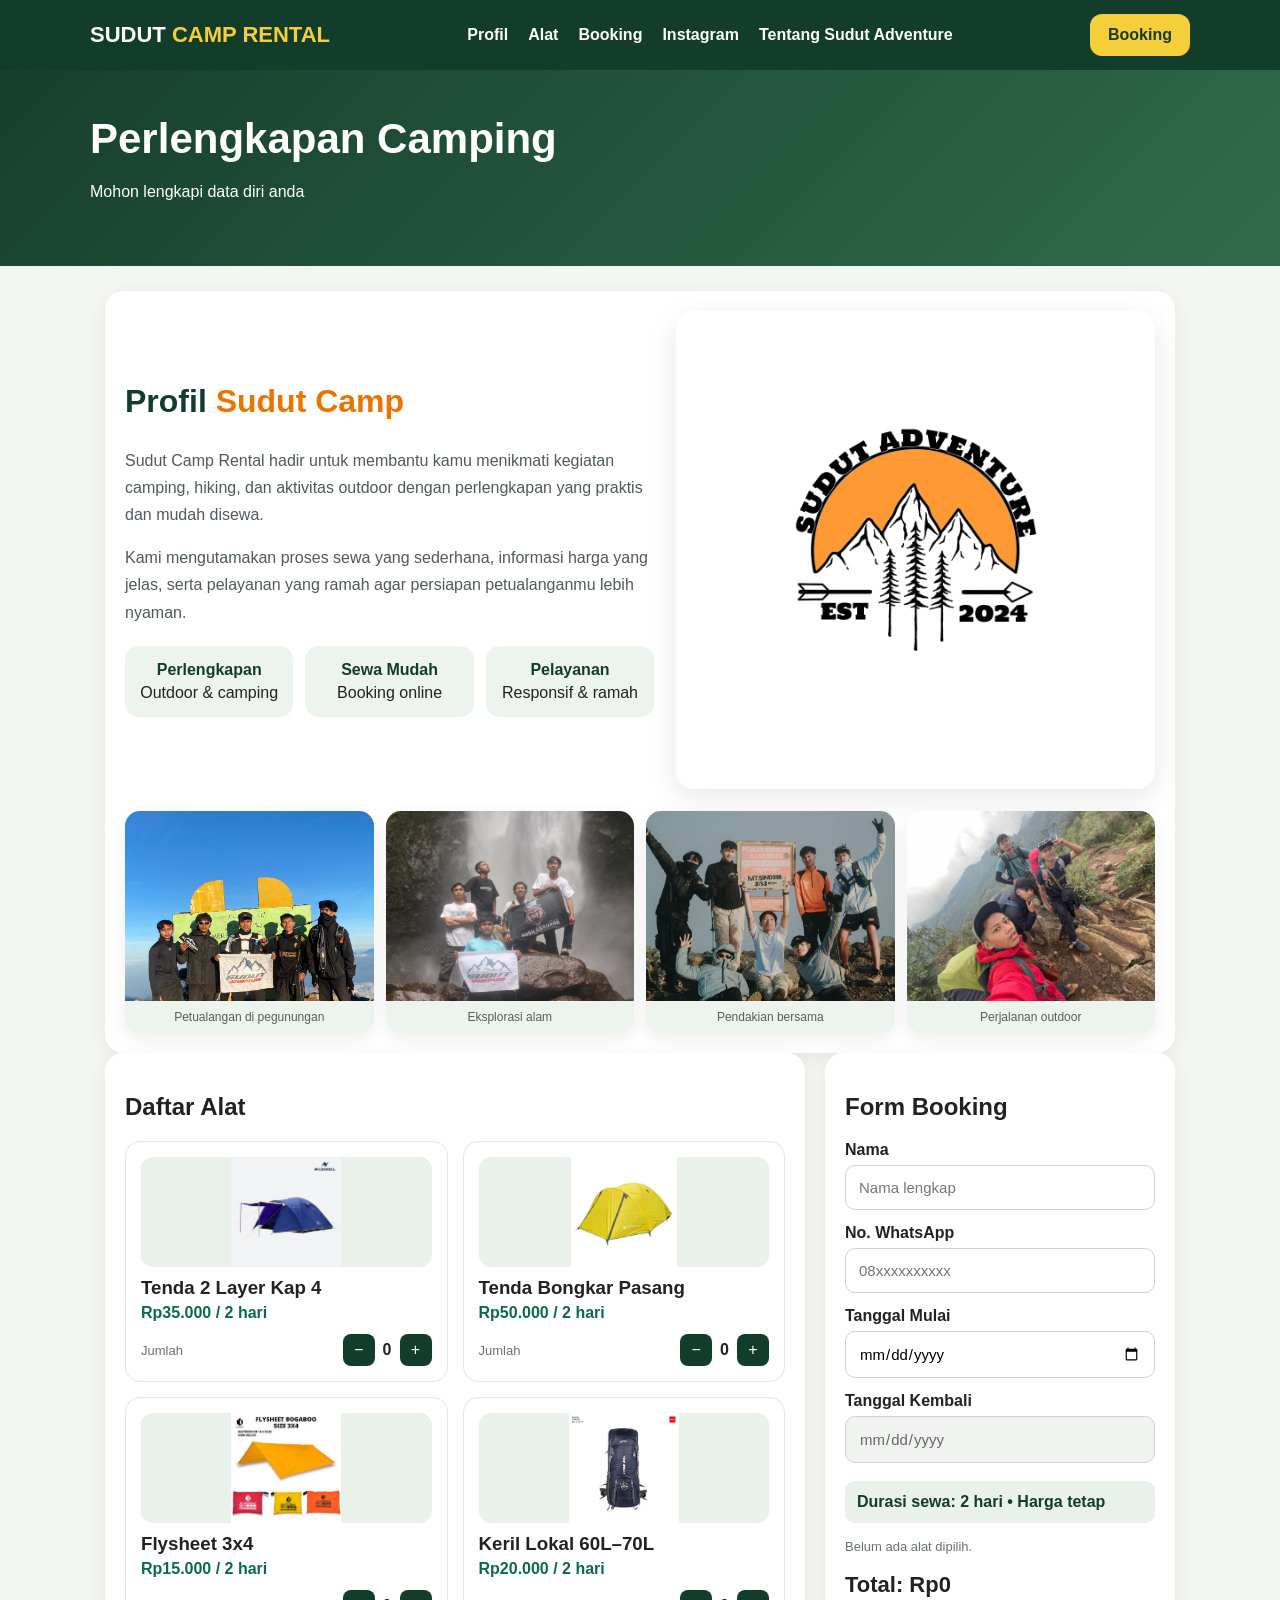
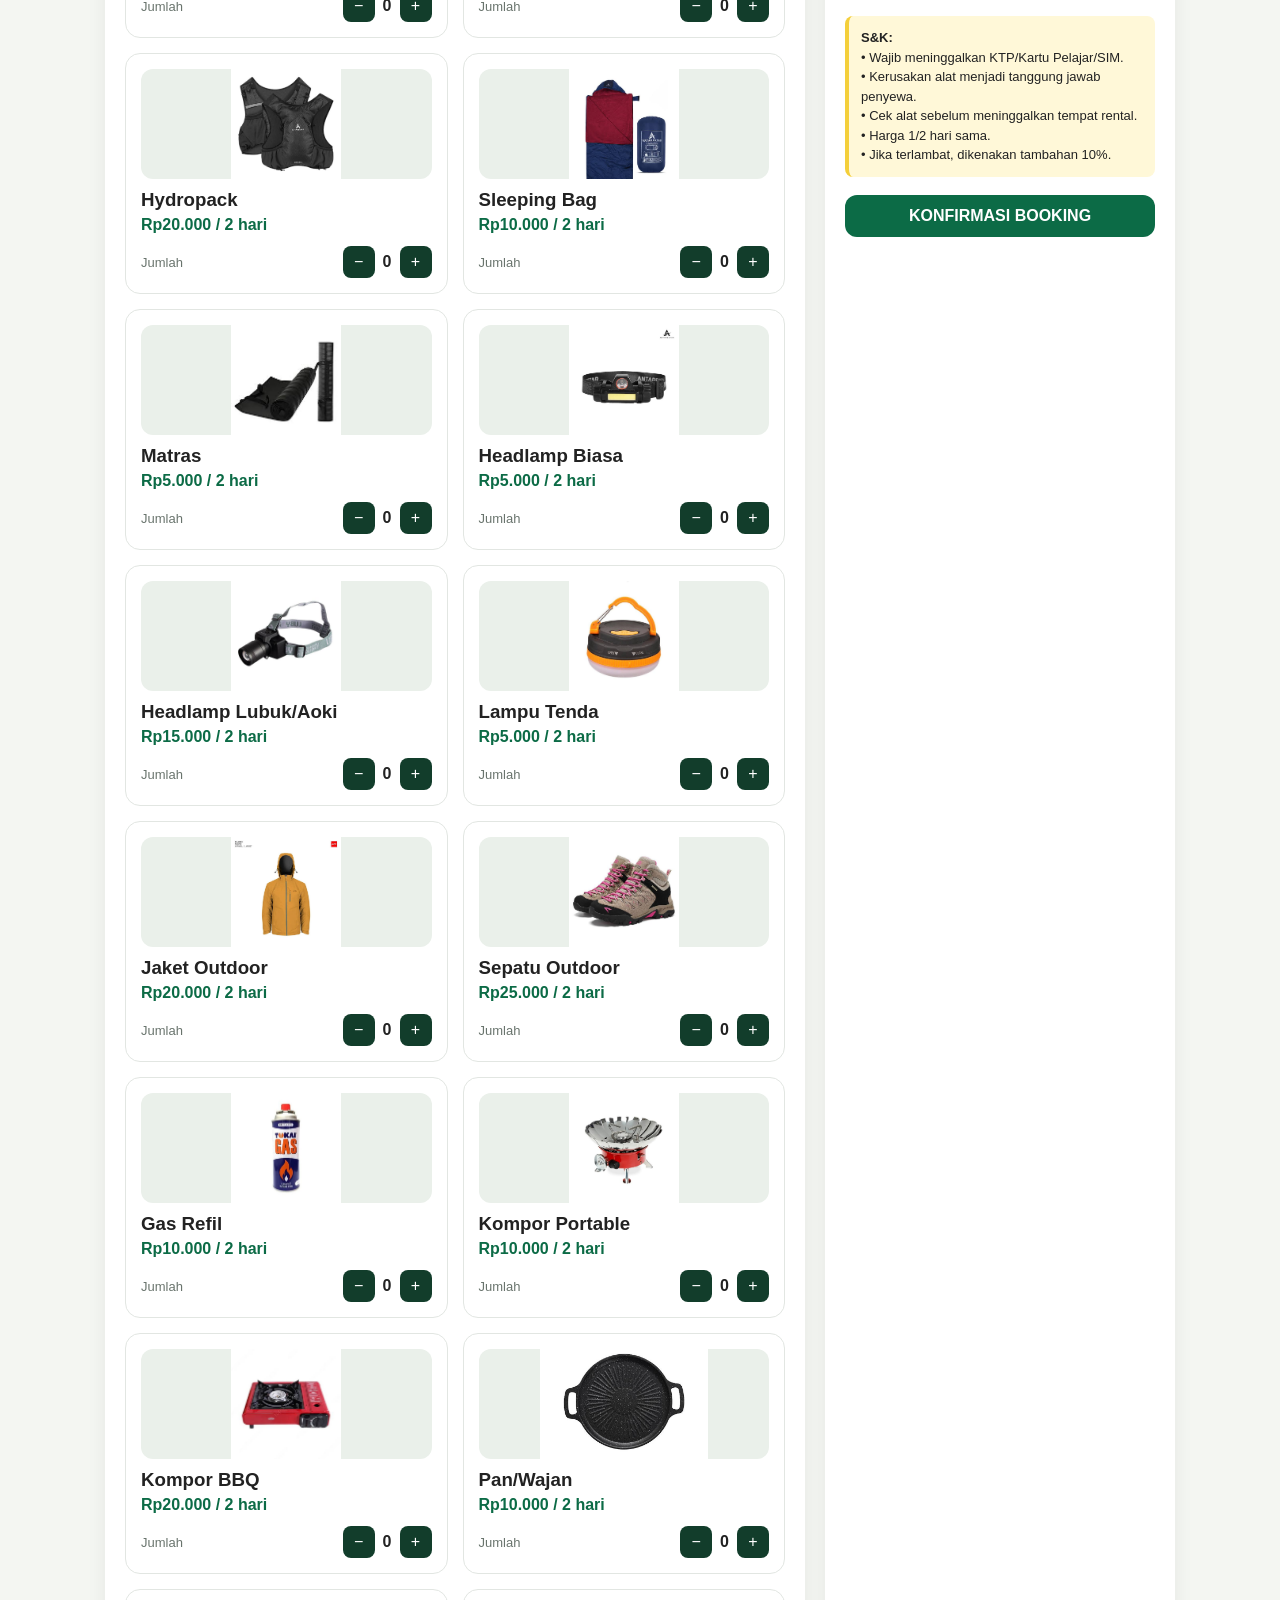
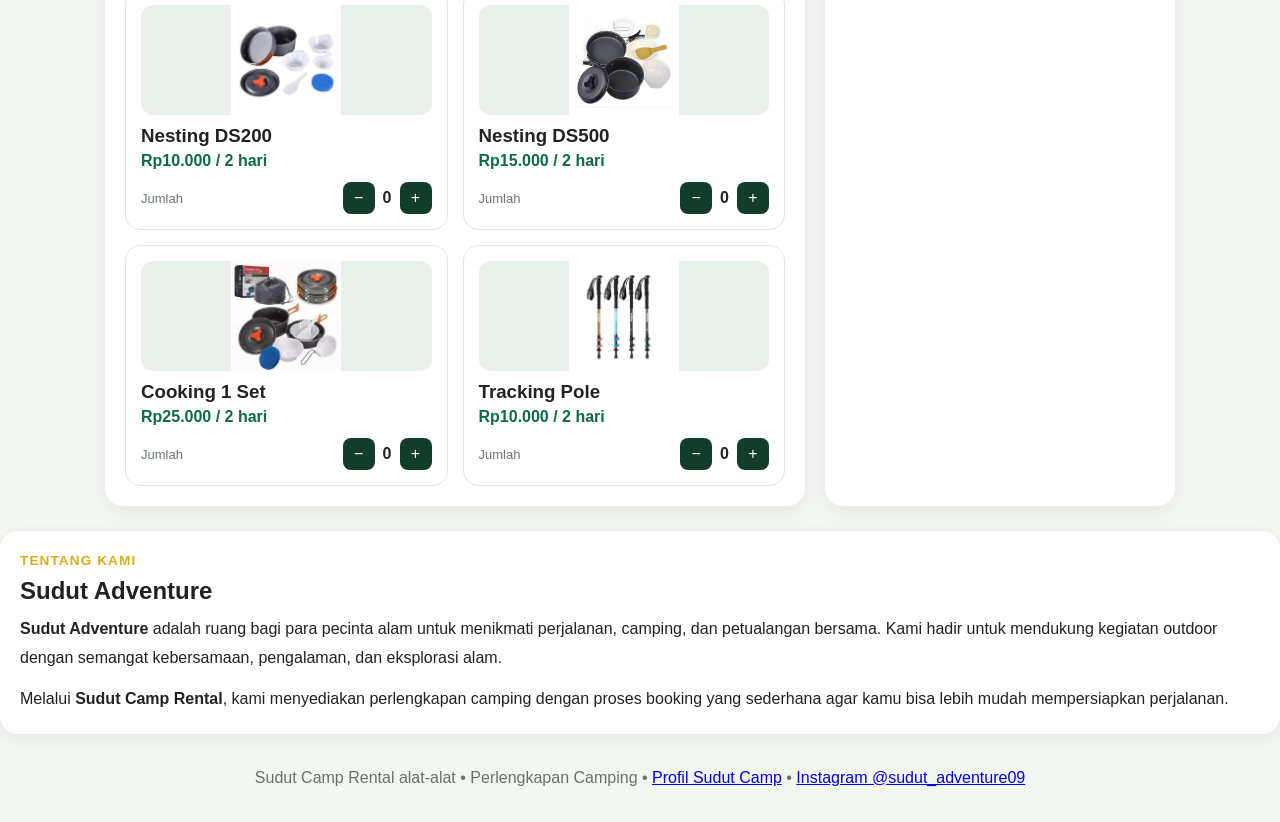
==== index.html @ d80e5d43 "Update index.html" ====
<!DOCTYPE html>
<html lang="id">
<head>
<meta charset="UTF-8">
<meta name="viewport" content="width=device-width, initial-scale=1.0">
<title>Sudut Camp Rental Alat Outdoor</title>
<style>
*{box-sizing:border-box}
body{margin:0;font-family:Arial,sans-serif;background:#f4f6f2;color:#222}
button,input{font:inherit}
header{position:sticky;top:0;z-index:10;padding:14px 5%;background:#123d2b;color:#fff}
.nav{max-width:1100px;margin:auto;display:flex;justify-content:space-between;align-items:center}
.logo{font-size:22px;font-weight:800}.logo span{color:#f4cf3a}.nav-links{display:flex;gap:20px;align-items:center}.nav-links a{color:#fff;text-decoration:none;font-weight:700}.nav-links a:hover{color:#f4cf3a}
.btn{border:0;border-radius:12px;padding:12px 18px;font-weight:700;cursor:pointer}
.btn:disabled{opacity:.6;cursor:not-allowed}.btn-green{background:#0c6b46;color:#fff}.btn-yellow{background:#f4cf3a;color:#173b2b}
.hero{padding:45px 5%;background:linear-gradient(135deg,#173f2c,#2f6b4b);color:#fff}.profile{margin-top:25px}.profile-grid{display:grid;grid-template-columns:1.05fr .95fr;gap:22px;align-items:center}.profile-copy h2{font-size:32px;margin-top:0;color:#123d2b}.profile-copy h2 span{color:#e87500}.profile-copy p{line-height:1.7;color:#4f5b53}.profile-list{display:grid;grid-template-columns:repeat(3,1fr);gap:12px;margin-top:20px}.profile-item{padding:15px;border-radius:14px;background:#edf3ed;text-align:center}.profile-item b{display:block;color:#123d2b;margin-bottom:5px}.profile-image{width:100%;display:block;border-radius:18px;box-shadow:0 8px 30px #00000018}@media(max-width:800px){.profile-grid{grid-template-columns:1fr}.profile-list{grid-template-columns:1fr}.nav-links{display:none}}
.hero-inner{max-width:1100px;margin:auto}.hero h1{margin:0 0 10px;font-size:42px}.hero p{max-width:650px;line-height:1.6}
.container{max-width:1100px;margin:25px auto;padding:0 15px}.layout{display:grid;grid-template-columns:1fr 350px;gap:20px}
.card{padding:20px;background:#fff;border-radius:18px;box-shadow:0 5px 20px #00000010}
.products{display:grid;grid-template-columns:repeat(2,1fr);gap:15px}.product{padding:15px;transition:transform .28s ease,box-shadow .28s ease;border:1px solid #e2e6e2;border-radius:15px}
.product .pic{height:110px;display:flex;align-items:center;justify-content:center;border-radius:12px;background:#eaf0ea;font-size:52px}
.product h3{margin:10px 0 5px}.product:hover{transform:translateY(-6px);box-shadow:0 14px 32px #00000018}.price{font-weight:800;color:#0c6b46}
.product-row{display:flex;justify-content:space-between;align-items:center;margin-top:12px}
.qty{display:flex;gap:8px;align-items:center}.qty button{width:32px;height:32px;border:0;border-radius:8px;background:#123d2b;color:#fff;cursor:pointer}
label{display:block;font-weight:600}input{width:100%;margin:6px 0 14px;padding:13px;border:1px solid #ccd4cc;border-radius:10px;font-size:15px}
input:disabled{background:#f1f3f1;color:#666}.duration-box{margin:4px 0 16px;padding:12px;border-radius:10px;background:#eaf0ea;color:#123d2b;font-weight:700}
.cart-item{padding:12px 0;border-bottom:1px solid #eee}.cart-top{display:flex;justify-content:space-between;gap:10px}
.muted{color:#69746d;font-size:13px}.total{margin:18px 0;font-size:22px;font-weight:800}
.note{padding:12px;border-left:4px solid #f4cf3a;border-radius:8px;background:#fff8d8;font-size:13px;line-height:1.5}
.result{display:none;margin-top:20px;padding:18px;border-radius:15px;background:#eaf7ee;border:1px solid #b9dfc5}
.result h3{margin-top:0;color:#123d2b}.result-row{margin:8px 0}.wa{display:block;text-align:center;text-decoration:none;margin-top:12px}
footer{padding:35px;text-align:center;color:#687168}
@media(max-width:800px){.layout{grid-template-columns:1fr}.products{grid-template-columns:1fr}.hero h1{font-size:32px}}

.profile-gallery{margin-top:22px;display:grid;grid-template-columns:repeat(4,1fr);gap:12px}
.profile-gallery figure{margin:0;overflow:hidden;border-radius:15px;background:#edf3ed;box-shadow:0 6px 20px #00000012}
.profile-gallery img{width:100%;height:190px;display:block;object-fit:cover;transition:transform .45s ease,filter .45s ease}
.profile-gallery figure:hover img{transform:scale(1.07);filter:brightness(1.04)}
.profile-gallery figcaption{padding:9px 10px;font-size:12px;color:#526057;text-align:center}
@media(max-width:800px){.profile-gallery{grid-template-columns:repeat(2,1fr)}.profile-gallery img{height:170px}}
@media(max-width:480px){.profile-gallery{grid-template-columns:1fr}.profile-gallery img{height:220px}}


.product .pic{
  width:100%;
  height:110px;
  overflow:hidden;
  display:flex;
  align-items:center;
  justify-content:center;
  border-radius:12px;
  background:#eaf0ea;
}

.product .pic img{
  display:block;
  width:100% !important;
  height:110px !important;
  max-width:100%;
  max-height:110px;
  object-fit:contain;
  border-radius:12px;
}

</style>
<style>
/* === Sudut Camp animations === */
@keyframes scFadeUp{from{opacity:0;transform:translateY(28px)}to{opacity:1;transform:translateY(0)}}
@keyframes scFloat{0%,100%{transform:translateY(0)}50%{transform:translateY(-7px)}}
.sc-reveal{animation:scFadeUp .7s ease both}
.sc-hover{transition:transform .28s ease,box-shadow .28s ease}
.sc-hover:hover{transform:translateY(-6px);box-shadow:0 14px 32px #00000018}
.sc-btn{transition:transform .2s ease,box-shadow .2s ease}
.sc-btn:hover{transform:translateY(-2px);box-shadow:0 8px 20px #00000018}
.sc-float{animation:scFloat 3.5s ease-in-out infinite}
@media(prefers-reduced-motion:reduce){*,*::before,*::after{animation:none!important;transition:none!important}}
</style>
<style id="sudut-adventure-style">
@keyframes sudutAdventureFade{from{opacity:0;transform:translateY(24px)}to{opacity:1;transform:translateY(0)}}
#tentang-sudut-adventure{animation:sudutAdventureFade .8s ease both}
@media(max-width:700px){
  #tentang-sudut-adventure{margin-top:18px!important}
  #tentang-sudut-adventure h2{font-size:1.5rem}
}
</style>
</head>
<body>
<header><div class="nav"><div class="logo">SUDUT <span>CAMP RENTAL</span></div>
<div class="nav-links"><a href="#profil">Profil</a><a href="#alat">Alat</a><a href="#booking">Booking</a><a href="https://www.instagram.com/sudut_adventure09?igsh=MWRuOHhqeXlkejluYw==" target="_blank" rel="noopener">Instagram</a><a href="#tentang-sudut-adventure">Tentang Sudut Adventure</a></div>
<button class="btn btn-yellow" onclick="document.getElementById('booking').scrollIntoView({behavior:'smooth'})">Booking</button></div></header>

<section class="hero sc-reveal"><div class="hero-inner">
<h1>Perlengkapan Camping</h1>
<p>Mohon lengkapi data diri anda</p>
</div></section>

<main class="container">
<section class="card profile sc-reveal" id="profil"><div class="profile-grid"><div class="profile-copy"><h2>Profil <span>Sudut Camp</span></h2><p>Sudut Camp Rental hadir untuk membantu kamu menikmati kegiatan camping, hiking, dan aktivitas outdoor dengan perlengkapan yang praktis dan mudah disewa.</p><p>Kami mengutamakan proses sewa yang sederhana, informasi harga yang jelas, serta pelayanan yang ramah agar persiapan petualanganmu lebih nyaman.</p><div class="profile-list"><div class="profile-item"><b>Perlengkapan</b>Outdoor & camping</div><div class="profile-item"><b>Sewa Mudah</b>Booking online</div><div class="profile-item"><b>Pelayanan</b>Responsif & ramah</div></div></div><div><img class="profile-image" src="Logo baru.png" alt="Profil Sudut Camp"></div></div>
<div class="profile-gallery sc-reveal" aria-label="Foto kegiatan Sudut Camp">
  <figure><img src="profil-foto-1.jpg" alt="Kegiatan Sudut Camp di pegunungan" loading="lazy"><figcaption>Petualangan di pegunungan</figcaption></figure>
  <figure><img src="profil-foto-2.jpg" alt="Kegiatan Sudut Camp di air terjun" loading="lazy"><figcaption>Eksplorasi alam</figcaption></figure>
  <figure><img src="profil-foto-3.jpg" alt="Pendakian Sudut Camp di puncak" loading="lazy"><figcaption>Pendakian bersama</figcaption></figure>
  <figure><img src="profil-foto-4.jpg" alt="Pendakian Sudut Camp di jalur pegunungan" loading="lazy"><figcaption>Perjalanan outdoor</figcaption></figure>
</div>
</section>

<div class="layout" id="alat">
<section class="card sc-reveal"><h2>Daftar Alat</h2><div class="products" id="products"></div></section>

<aside class="card sc-reveal" id="booking">
<h2>Form Booking</h2>
<label for="nama">Nama</label><input id="nama" type="text" placeholder="Nama lengkap">
<label for="wa">No. WhatsApp</label><input id="wa" type="tel" placeholder="08xxxxxxxxxx">
<label for="mulai">Tanggal Mulai</label><input id="mulai" type="date" onchange="ubahTanggalKembali()">
<label for="kembali">Tanggal Kembali</label><input id="kembali" type="date" disabled>
<div class="duration-box">Durasi sewa: 2 hari • Harga tetap</div>
<div id="cart"></div>
<div class="total">Total: <span id="total">Rp0</span></div>
<div class="note"><b>S&K:</b><br>
• Wajib meninggalkan KTP/Kartu Pelajar/SIM.<br>
• Kerusakan alat menjadi tanggung jawab penyewa.<br>
• Cek alat sebelum meninggalkan tempat rental.<br>
• Harga 1/2 hari sama.<br>
• Jika terlambat, dikenakan tambahan 10%.</div><br>
<button id="bookingButton" class="btn btn-green" style="width:100%" onclick="booking()">KONFIRMASI BOOKING</button>

<div id="result" class="result">
<h3>Booking Berhasil</h3>
<div class="result-row"><b>No. Booking:</b> <span id="resultNo"></span></div>
<div class="result-row"><b>Nama:</b> <span id="resultNama"></span></div>
<div class="result-row"><b>Tanggal:</b> <span id="resultTanggal"></span></div>
<div class="result-row"><b>Alat:</b><div id="resultItems"></div></div>
<div class="result-row"><b>Total:</b> <span id="resultTotal"></span></div>
<a id="waButton" class="btn btn-green wa" target="_blank" rel="noopener">KONFIRMASI VIA WHATSAPP</a>
</div>
</aside></div></main>


<section id="tentang-sudut-adventure" class="card sc-reveal" style="margin-top:24px;">
  <div style="display:grid;grid-template-columns:1fr;gap:18px;align-items:center;">
    <div>
      <span style="display:inline-block;font-weight:700;color:#d9ad16;letter-spacing:.08em;text-transform:uppercase;font-size:.85rem;">Tentang Kami</span>
      <h2 style="margin:8px 0 10px;">Sudut Adventure</h2>
      <p style="line-height:1.8;margin:0;">
        <strong>Sudut Adventure</strong> adalah ruang bagi para pecinta alam untuk menikmati perjalanan,
        camping, dan petualangan bersama. Kami hadir untuk mendukung kegiatan outdoor dengan semangat
        kebersamaan, pengalaman, dan eksplorasi alam.
      </p>
      <p style="line-height:1.8;margin:12px 0 0;">
        Melalui <strong>Sudut Camp Rental</strong>, kami menyediakan perlengkapan camping dengan proses
        booking yang sederhana agar kamu bisa lebih mudah mempersiapkan perjalanan.
      </p>
    </div>
  </div>
</section>

<footer>Sudut Camp Rental alat-alat • Perlengkapan Camping • <a href="#profil">Profil Sudut Camp</a> • <a href="https://www.instagram.com/sudut_adventure09?igsh=MWRuOHhqeXlkejluYw==" target="_blank" rel="noopener">Instagram @sudut_adventure09</a></footer>

<script>
// ==================== KONFIGURASI ====================
const GOOGLE_SCRIPT_URL="https://script.google.com/macros/s/AKfycbwLXWxBIVHtSRjqqvcHJdvWjJtbQ_sAUh3GECVmqOkcZ9yu9YZXSMyW2Z_ue_5DmVKqkA/exec";
const NOMOR_WA_RENTAL = "6285182673441"; // Ganti dengan nomor WhatsApp Sudut Camp
const DURASI_SEWA = 2;
let keranjang = [];

const produk=[
 ["Tenda 2 Layer Kap 4", 35000, "", "tenda.jpg"],
    ["Tenda Bongkar Pasang", 50000, "", "tenda-bongkar.jpg"],
  ["Flysheet 3x4", 15000, "", "flysheet.jpg"],
  ["Keril Lokal 60L–70L", 20000, "", "keril-lokal.jpg"],
  ["Hydropack", 20000, "", "hydropack.jpg"],
  ["Sleeping Bag", 10000, "", "sleeping-bag.jpg"],
  ["Matras", 5000, "", "matras.jpg"],
  ["Headlamp Biasa", 5000, "", "headlamp-biasa.jpg"],
  ["Headlamp Lubuk/Aoki", 15000, "", "headlamp-aoki.jpg"],
  ["Lampu Tenda", 5000, "", "lampu-tenda.jpg"],
  ["Jaket Outdoor", 20000, "", "jaket.jpg"],
  ["Sepatu Outdoor", 25000, "", "sepatu.jpg"],
  ["Gas Refil", 10000, "", "gas.jpg"],
  ["Kompor Portable", 10000, "", "kompor.jpg"],
  ["Kompor BBQ", 20000, "", "bbq.jpg"],
  ["Pan/Wajan", 10000, "", "pan.jpg"],
  ["Nesting DS200", 10000, "", "nesting-ds200.jpg"],
  ["Nesting DS500", 15000, "", "nesting-ds500.jpg"],
  ["Cooking 1 Set", 25000, "", "cooking-set.jpg"],
  ["Tracking Pole", 10000, "", "tracking-pole.jpg"]
].map((x, i) => ({
  id: i + 1,
  nama: x[0],
  harga: x[1],
  icon: x[2],
  gambar: x[3]
}));

// ==================== FUNGSI UTAMA ====================
function rupiah(n){return "Rp"+Number(n).toLocaleString("id-ID")}
function formatDateInput(d){return `${d.getFullYear()}-${String(d.getMonth()+1).padStart(2,"0")}-${String(d.getDate()).padStart(2,"0")}`}
function formatDateIndonesia(v){if(!v)return "-";const [y,m,d]=v.split("-");return `${d}/${m}/${y}`}

function setMinDate(){
 const now=new Date(); document.getElementById("mulai").min=formatDateInput(now);
}
function ubahTanggalKembali(){
 const m=document.getElementById("mulai"), k=document.getElementById("kembali");
 if(!m.value){k.value="";return}
 const d=new Date(m.value+"T00:00:00");d.setDate(d.getDate()+DURASI_SEWA);k.value=formatDateInput(d);
}

function renderProducts(){
  document.getElementById("products").innerHTML=produk.map(p=>`
    <div class="product">
      <div class="pic">
        <img src="${p.gambar}" alt="${p.nama}"
             onerror="this.style.display='none';this.nextElementSibling.style.display='block';">
        <span style="display:none;font-size:52px">${p.icon}</span>
      </div>
      <h3>${p.nama}</h3>
      <div class="price">${rupiah(p.harga)} / 2 hari</div>
      <div class="product-row">
        <span class="muted">Jumlah</span>
        <div class="qty">
          <button onclick="ubahJumlah(${p.id},-1)">−</button>
          <b id="q${p.id}">0</b>
          <button onclick="ubahJumlah(${p.id},1)">+</button>
        </div>
      </div>
    </div>
  `).join("");
}
function ubahJumlah(id,delta){
 let item=keranjang.find(x=>x.id===id);
 if(!item&&delta>0){const p=produk.find(x=>x.id===id);keranjang.push({...p,jumlah:1})}
 else if(item){item.jumlah+=delta;if(item.jumlah<=0)keranjang=keranjang.filter(x=>x.id!==id)}
 renderCart();
}
function renderCart(){
 produk.forEach(p=>{const el=document.getElementById("q"+p.id),item=keranjang.find(x=>x.id===p.id);if(el)el.textContent=item?item.jumlah:0});
 document.getElementById("cart").innerHTML=keranjang.length?keranjang.map(i=>`
 <div class="cart-item"><div class="cart-top"><b>${i.nama}</b><b>${i.jumlah}x</b></div>
 <div class="muted">${rupiah(i.harga)} × ${i.jumlah} (paket 2 hari)</div></div>`).join(""):'<p class="muted">Belum ada alat dipilih.</p>';
 hitungTotal();
}
function hitungTotal(){const t=keranjang.reduce((s,i)=>s+i.harga*i.jumlah,0);document.getElementById("total").textContent=rupiah(t);return t}

function validasiWA(nomor){
 let n=nomor.replace(/\D/g,""); if(n.startsWith("0"))n="62"+n.slice(1); return n;
}

function tampilkanHasil(data,noBooking){
 document.getElementById("resultNo").textContent=noBooking;
 document.getElementById("resultNama").textContent=data.nama;
 document.getElementById("resultTanggal").textContent=formatDateIndonesia(data.mulai)+" - "+formatDateIndonesia(data.kembali);
 document.getElementById("resultItems").innerHTML=data.items.map(i=>`${i.nama} — ${i.jumlah}x — ${rupiah(i.harga*i.jumlah)}`).join("<br>");
 document.getElementById("resultTotal").textContent=rupiah(data.total);

 const pesan=`Halo Sudut Camp Rental,%0A%0ASaya ingin konfirmasi booking:%0A%0ANo. Booking: ${noBooking}%0ANama: ${encodeURIComponent(data.nama)}%0ATanggal: ${formatDateIndonesia(data.mulai)} - ${formatDateIndonesia(data.kembali)}%0A%0A${data.items.map(i=>`• ${i.nama} (${i.jumlah}x)`).join("%0A")}%0A%0ATotal: ${rupiah(data.total)}`;
 document.getElementById("waButton").href=`https://wa.me/${validasiWA(NOMOR_WA_RENTAL)}?text=${pesan}`;
 document.getElementById("result").style.display="block";
 document.getElementById("result").scrollIntoView({behavior:"smooth",block:"nearest"});
}

async function booking(){
 const nama=document.getElementById("nama").value.trim(),wa=document.getElementById("wa").value.trim();
 const mulai=document.getElementById("mulai").value,kembali=document.getElementById("kembali").value;
 if(!nama||!wa||!mulai||!kembali||!keranjang.length){alert("Lengkapi data booking dan pilih minimal 1 alat.");return}

 const data={nama,wa,mulai,kembali,durasi:DURASI_SEWA,total:hitungTotal(),items:keranjang.map(i=>({nama:i.nama,harga:i.harga,jumlah:i.jumlah}))};
 const tombol=document.getElementById("bookingButton");tombol.disabled=true;tombol.textContent="MENYIMPAN...";
 try{
   const response=await fetch(GOOGLE_SCRIPT_URL,{method:"POST",mode:"cors",headers:{"Content-Type":"text/plain;charset=utf-8"},body:JSON.stringify(data)});
   const hasil=await response.json();
   if(!hasil.success)throw new Error(hasil.error||"Gagal menyimpan booking");
   tampilkanHasil(data,hasil.nomorBooking);
   alert("Booking berhasil disimpan!\nNo. Booking: "+hasil.nomorBooking);
 }catch(e){
   alert("Booking belum dapat dikirim. Pastikan Web App Apps Script sudah diatur 'Anyone' dan URL /exec benar.\n\nDetail: "+e.message);
 }finally{tombol.disabled=false;tombol.textContent="KONFIRMASI BOOKING"}
}
setMinDate();renderProducts();renderCart();
</script>
</body>
</html>
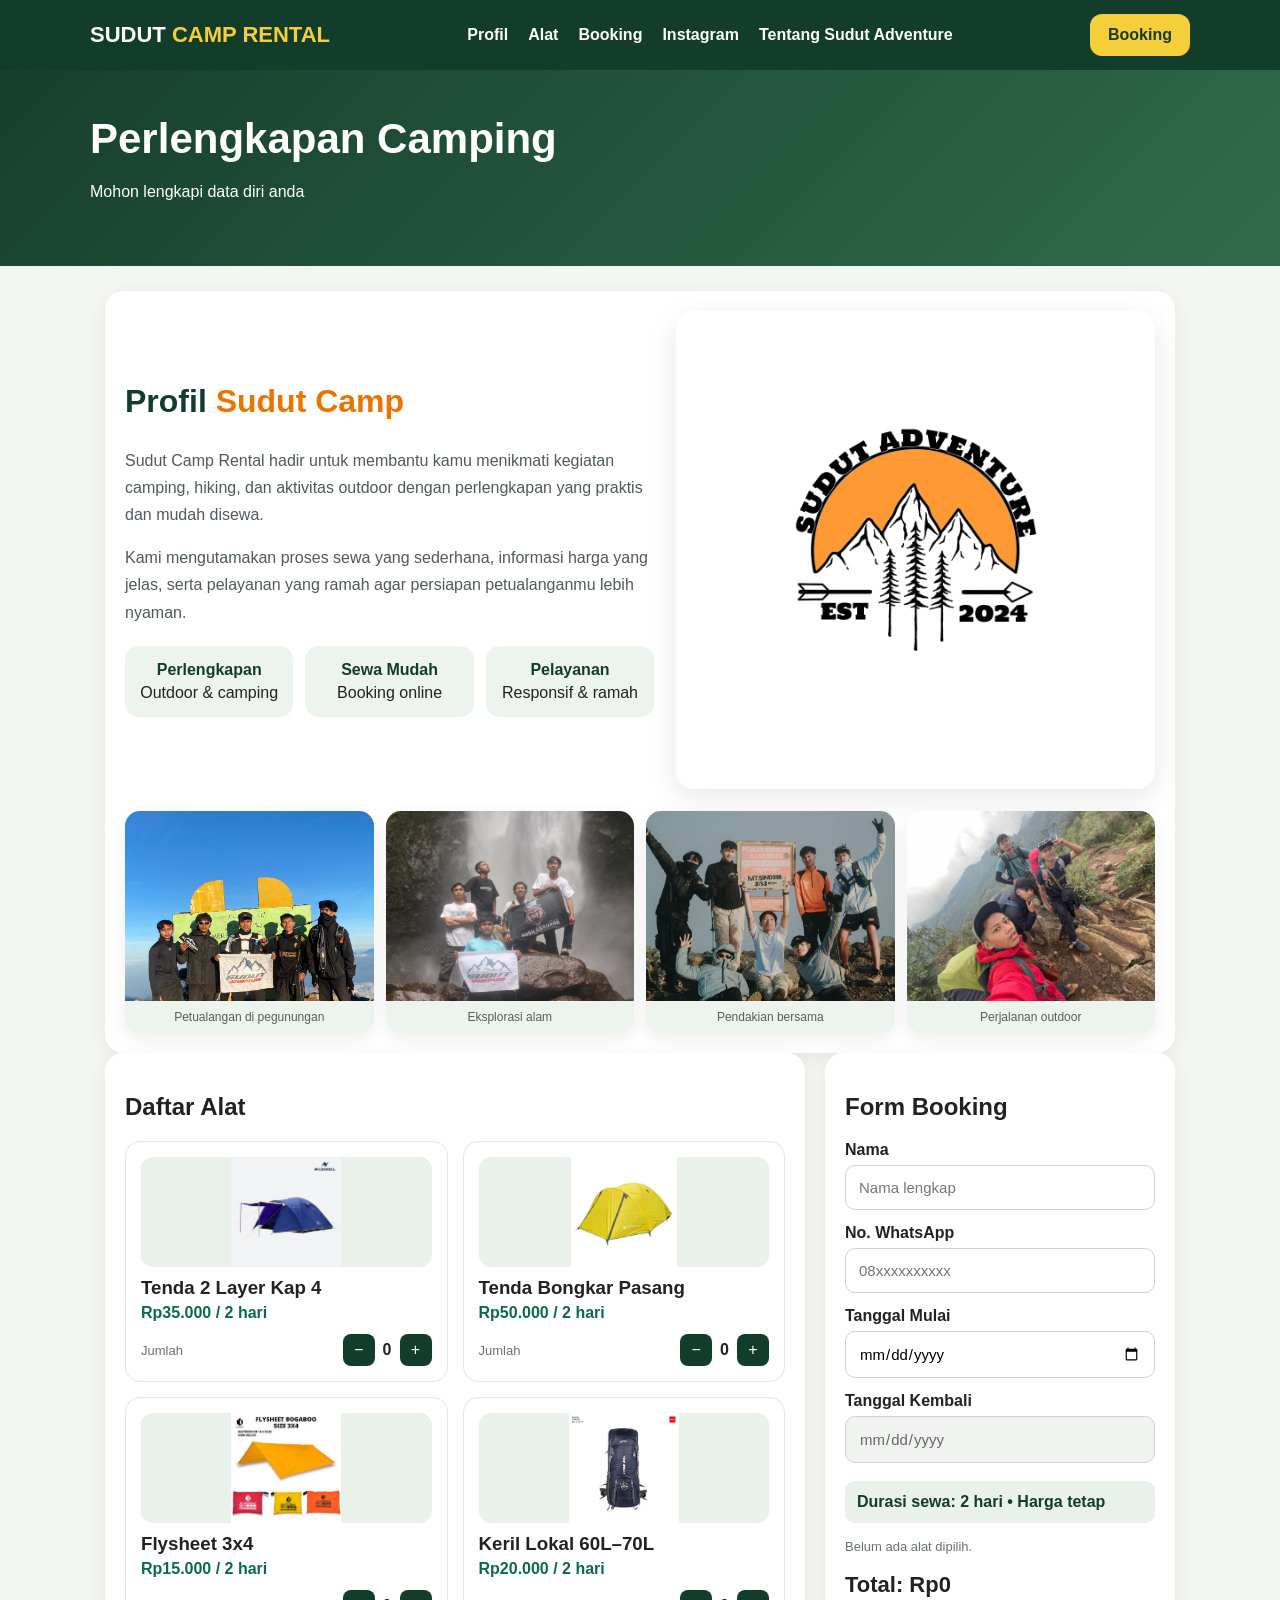
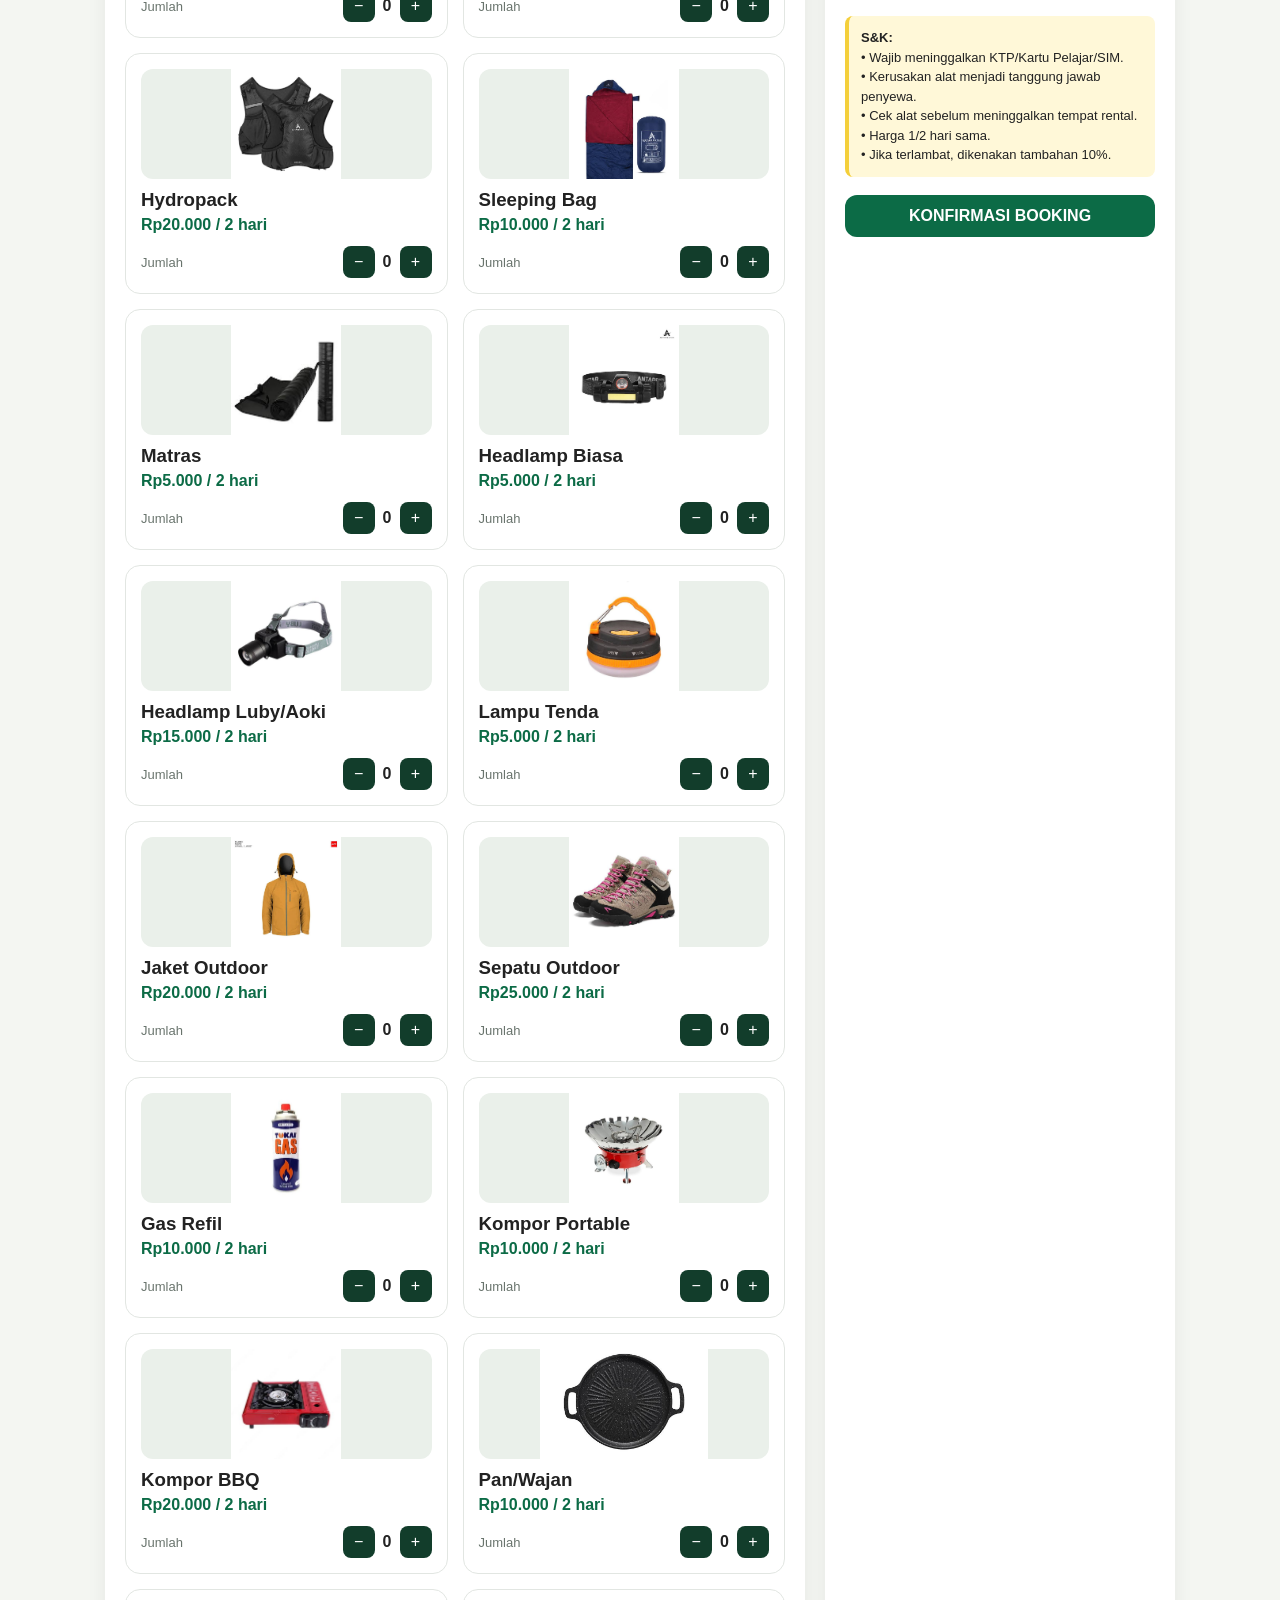
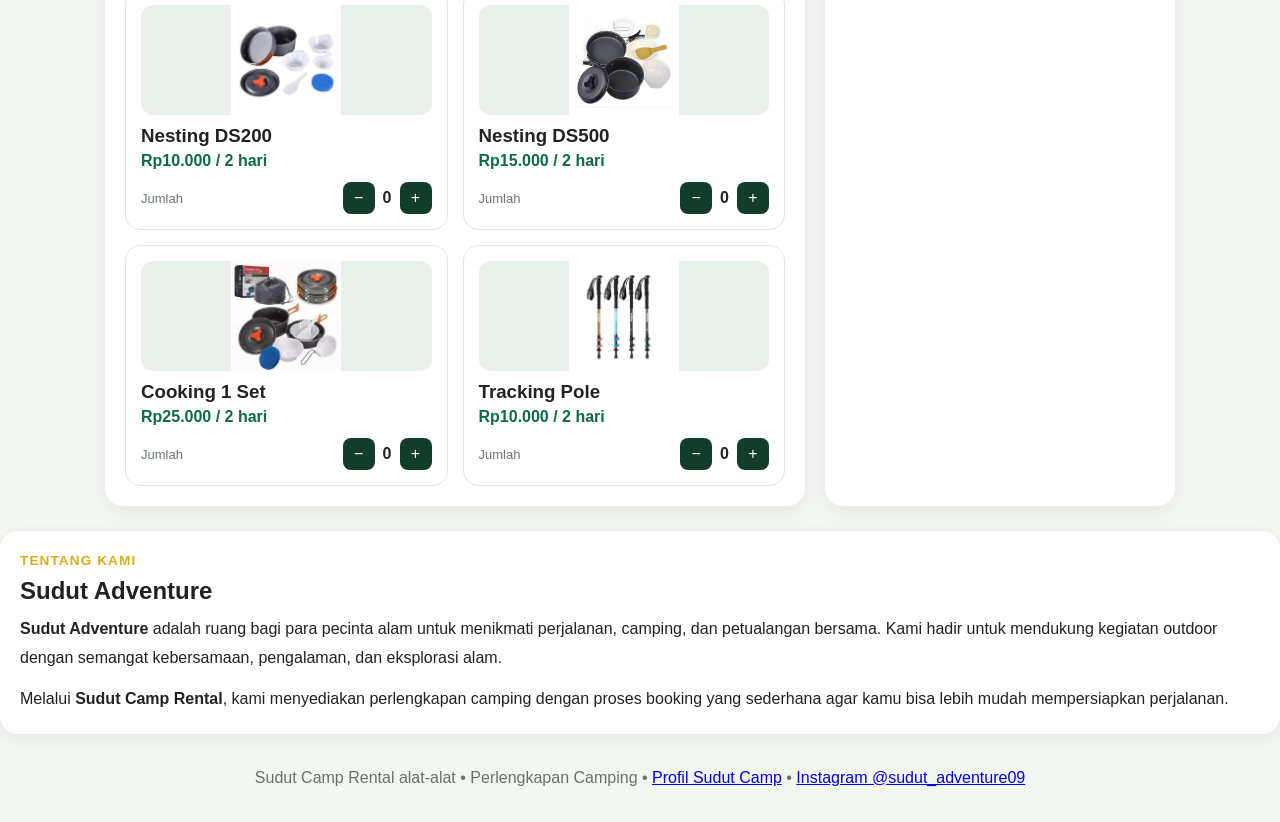
==== commit ebf6f2a3: "Update index.html" ====
--- a/index.html
+++ b/index.html
@@ -172,7 +172,7 @@
   ["Sleeping Bag", 10000, "", "sleeping-bag.jpg"],
   ["Matras", 5000, "", "matras.jpg"],
   ["Headlamp Biasa", 5000, "", "headlamp-biasa.jpg"],
-  ["Headlamp Lubuk/Aoki", 15000, "", "headlamp-aoki.jpg"],
+  ["Headlamp Luby/Aoki", 15000, "", "headlamp-aoki.jpg"],
   ["Lampu Tenda", 5000, "", "lampu-tenda.jpg"],
   ["Jaket Outdoor", 20000, "", "jaket.jpg"],
   ["Sepatu Outdoor", 25000, "", "sepatu.jpg"],
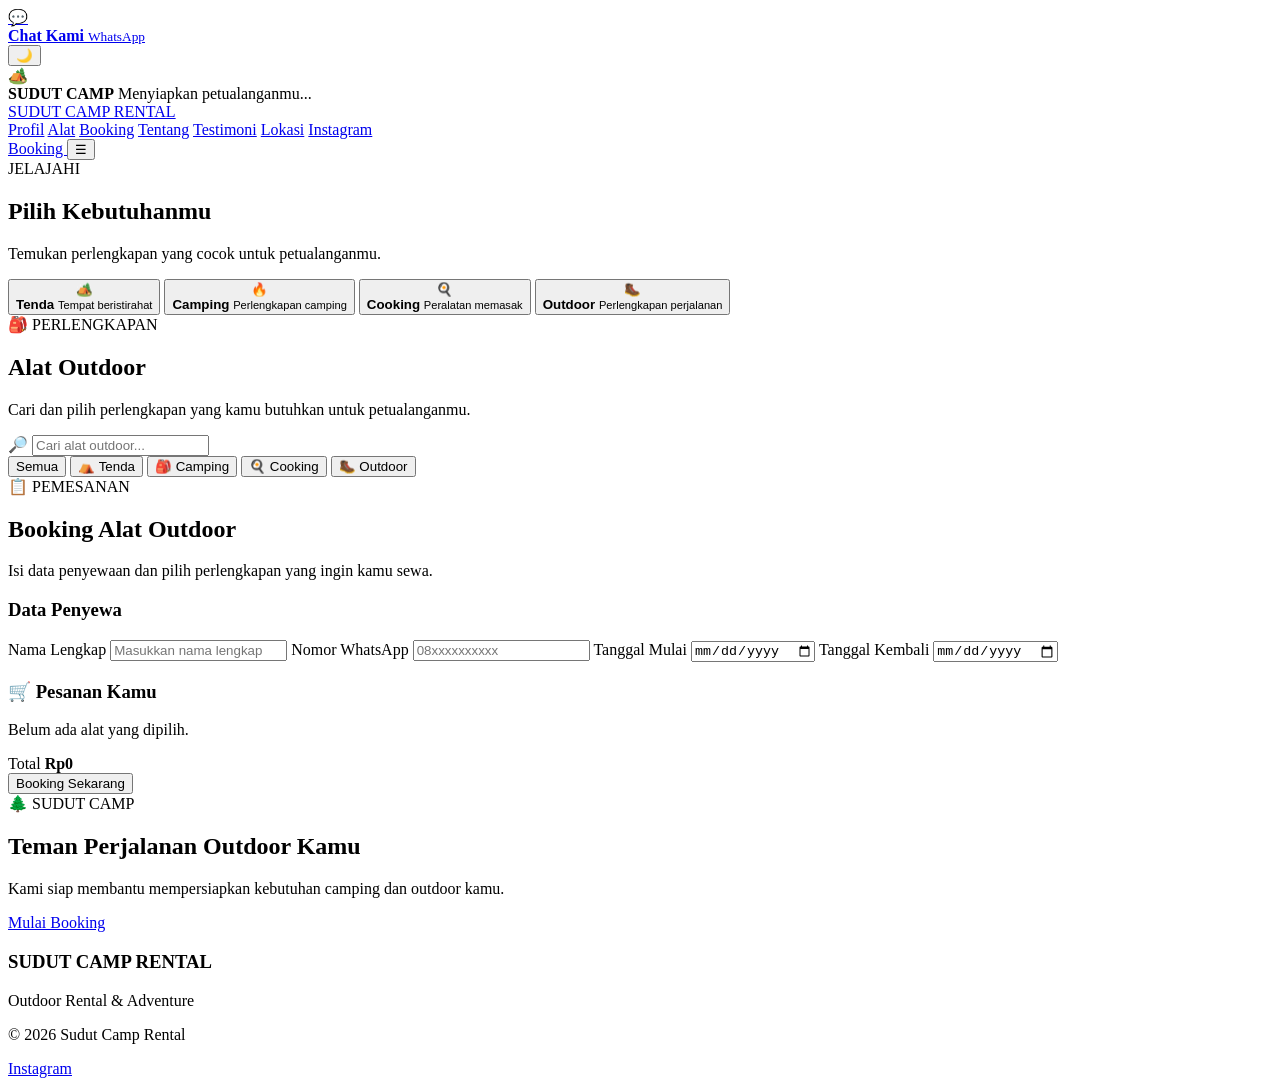
==== commit 1f851d92: "Update index.html" ====
--- a/index.html
+++ b/index.html
@@ -1,282 +1,507 @@
 <!DOCTYPE html>
 <html lang="id">
 <head>
-<meta charset="UTF-8">
-<meta name="viewport" content="width=device-width, initial-scale=1.0">
-<title>Sudut Camp Rental Alat Outdoor</title>
-<style>
-*{box-sizing:border-box}
-body{margin:0;font-family:Arial,sans-serif;background:#f4f6f2;color:#222}
-button,input{font:inherit}
-header{position:sticky;top:0;z-index:10;padding:14px 5%;background:#123d2b;color:#fff}
-.nav{max-width:1100px;margin:auto;display:flex;justify-content:space-between;align-items:center}
-.logo{font-size:22px;font-weight:800}.logo span{color:#f4cf3a}.nav-links{display:flex;gap:20px;align-items:center}.nav-links a{color:#fff;text-decoration:none;font-weight:700}.nav-links a:hover{color:#f4cf3a}
-.btn{border:0;border-radius:12px;padding:12px 18px;font-weight:700;cursor:pointer}
-.btn:disabled{opacity:.6;cursor:not-allowed}.btn-green{background:#0c6b46;color:#fff}.btn-yellow{background:#f4cf3a;color:#173b2b}
-.hero{padding:45px 5%;background:linear-gradient(135deg,#173f2c,#2f6b4b);color:#fff}.profile{margin-top:25px}.profile-grid{display:grid;grid-template-columns:1.05fr .95fr;gap:22px;align-items:center}.profile-copy h2{font-size:32px;margin-top:0;color:#123d2b}.profile-copy h2 span{color:#e87500}.profile-copy p{line-height:1.7;color:#4f5b53}.profile-list{display:grid;grid-template-columns:repeat(3,1fr);gap:12px;margin-top:20px}.profile-item{padding:15px;border-radius:14px;background:#edf3ed;text-align:center}.profile-item b{display:block;color:#123d2b;margin-bottom:5px}.profile-image{width:100%;display:block;border-radius:18px;box-shadow:0 8px 30px #00000018}@media(max-width:800px){.profile-grid{grid-template-columns:1fr}.profile-list{grid-template-columns:1fr}.nav-links{display:none}}
-.hero-inner{max-width:1100px;margin:auto}.hero h1{margin:0 0 10px;font-size:42px}.hero p{max-width:650px;line-height:1.6}
-.container{max-width:1100px;margin:25px auto;padding:0 15px}.layout{display:grid;grid-template-columns:1fr 350px;gap:20px}
-.card{padding:20px;background:#fff;border-radius:18px;box-shadow:0 5px 20px #00000010}
-.products{display:grid;grid-template-columns:repeat(2,1fr);gap:15px}.product{padding:15px;transition:transform .28s ease,box-shadow .28s ease;border:1px solid #e2e6e2;border-radius:15px}
-.product .pic{height:110px;display:flex;align-items:center;justify-content:center;border-radius:12px;background:#eaf0ea;font-size:52px}
-.product h3{margin:10px 0 5px}.product:hover{transform:translateY(-6px);box-shadow:0 14px 32px #00000018}.price{font-weight:800;color:#0c6b46}
-.product-row{display:flex;justify-content:space-between;align-items:center;margin-top:12px}
-.qty{display:flex;gap:8px;align-items:center}.qty button{width:32px;height:32px;border:0;border-radius:8px;background:#123d2b;color:#fff;cursor:pointer}
-label{display:block;font-weight:600}input{width:100%;margin:6px 0 14px;padding:13px;border:1px solid #ccd4cc;border-radius:10px;font-size:15px}
-input:disabled{background:#f1f3f1;color:#666}.duration-box{margin:4px 0 16px;padding:12px;border-radius:10px;background:#eaf0ea;color:#123d2b;font-weight:700}
-.cart-item{padding:12px 0;border-bottom:1px solid #eee}.cart-top{display:flex;justify-content:space-between;gap:10px}
-.muted{color:#69746d;font-size:13px}.total{margin:18px 0;font-size:22px;font-weight:800}
-.note{padding:12px;border-left:4px solid #f4cf3a;border-radius:8px;background:#fff8d8;font-size:13px;line-height:1.5}
-.result{display:none;margin-top:20px;padding:18px;border-radius:15px;background:#eaf7ee;border:1px solid #b9dfc5}
-.result h3{margin-top:0;color:#123d2b}.result-row{margin:8px 0}.wa{display:block;text-align:center;text-decoration:none;margin-top:12px}
-footer{padding:35px;text-align:center;color:#687168}
-@media(max-width:800px){.layout{grid-template-columns:1fr}.products{grid-template-columns:1fr}.hero h1{font-size:32px}}
-
-.profile-gallery{margin-top:22px;display:grid;grid-template-columns:repeat(4,1fr);gap:12px}
-.profile-gallery figure{margin:0;overflow:hidden;border-radius:15px;background:#edf3ed;box-shadow:0 6px 20px #00000012}
-.profile-gallery img{width:100%;height:190px;display:block;object-fit:cover;transition:transform .45s ease,filter .45s ease}
-.profile-gallery figure:hover img{transform:scale(1.07);filter:brightness(1.04)}
-.profile-gallery figcaption{padding:9px 10px;font-size:12px;color:#526057;text-align:center}
-@media(max-width:800px){.profile-gallery{grid-template-columns:repeat(2,1fr)}.profile-gallery img{height:170px}}
-@media(max-width:480px){.profile-gallery{grid-template-columns:1fr}.profile-gallery img{height:220px}}
-
-
-.product .pic{
-  width:100%;
-  height:110px;
-  overflow:hidden;
-  display:flex;
-  align-items:center;
-  justify-content:center;
-  border-radius:12px;
-  background:#eaf0ea;
-}
-
-.product .pic img{
-  display:block;
-  width:100% !important;
-  height:110px !important;
-  max-width:100%;
-  max-height:110px;
-  object-fit:contain;
-  border-radius:12px;
-}
-
-</style>
-<style>
-/* === Sudut Camp animations === */
-@keyframes scFadeUp{from{opacity:0;transform:translateY(28px)}to{opacity:1;transform:translateY(0)}}
-@keyframes scFloat{0%,100%{transform:translateY(0)}50%{transform:translateY(-7px)}}
-.sc-reveal{animation:scFadeUp .7s ease both}
-.sc-hover{transition:transform .28s ease,box-shadow .28s ease}
-.sc-hover:hover{transform:translateY(-6px);box-shadow:0 14px 32px #00000018}
-.sc-btn{transition:transform .2s ease,box-shadow .2s ease}
-.sc-btn:hover{transform:translateY(-2px);box-shadow:0 8px 20px #00000018}
-.sc-float{animation:scFloat 3.5s ease-in-out infinite}
-@media(prefers-reduced-motion:reduce){*,*::before,*::after{animation:none!important;transition:none!important}}
-</style>
-<style id="sudut-adventure-style">
-@keyframes sudutAdventureFade{from{opacity:0;transform:translateY(24px)}to{opacity:1;transform:translateY(0)}}
-#tentang-sudut-adventure{animation:sudutAdventureFade .8s ease both}
-@media(max-width:700px){
-  #tentang-sudut-adventure{margin-top:18px!important}
-  #tentang-sudut-adventure h2{font-size:1.5rem}
-}
-</style>
+  <meta charset="UTF-8">
+  <meta name="viewport" content="width=device-width, initial-scale=1.0">
+
+  <title>Sudut Camp Rental | Outdoor Adventure</title>
+
+  <link rel="stylesheet" href="style.css">
 </head>
+
 <body>
-<header><div class="nav"><div class="logo">SUDUT <span>CAMP RENTAL</span></div>
-<div class="nav-links"><a href="#profil">Profil</a><a href="#alat">Alat</a><a href="#booking">Booking</a><a href="https://www.instagram.com/sudut_adventure09?igsh=MWRuOHhqeXlkejluYw==" target="_blank" rel="noopener">Instagram</a><a href="#tentang-sudut-adventure">Tentang Sudut Adventure</a></div>
-<button class="btn btn-yellow" onclick="document.getElementById('booking').scrollIntoView({behavior:'smooth'})">Booking</button></div></header>
-
-<section class="hero sc-reveal"><div class="hero-inner">
-<h1>Perlengkapan Camping</h1>
-<p>Mohon lengkapi data diri anda</p>
-</div></section>
-
-<main class="container">
-<section class="card profile sc-reveal" id="profil"><div class="profile-grid"><div class="profile-copy"><h2>Profil <span>Sudut Camp</span></h2><p>Sudut Camp Rental hadir untuk membantu kamu menikmati kegiatan camping, hiking, dan aktivitas outdoor dengan perlengkapan yang praktis dan mudah disewa.</p><p>Kami mengutamakan proses sewa yang sederhana, informasi harga yang jelas, serta pelayanan yang ramah agar persiapan petualanganmu lebih nyaman.</p><div class="profile-list"><div class="profile-item"><b>Perlengkapan</b>Outdoor & camping</div><div class="profile-item"><b>Sewa Mudah</b>Booking online</div><div class="profile-item"><b>Pelayanan</b>Responsif & ramah</div></div></div><div><img class="profile-image" src="Logo baru.png" alt="Profil Sudut Camp"></div></div>
-<div class="profile-gallery sc-reveal" aria-label="Foto kegiatan Sudut Camp">
-  <figure><img src="profil-foto-1.jpg" alt="Kegiatan Sudut Camp di pegunungan" loading="lazy"><figcaption>Petualangan di pegunungan</figcaption></figure>
-  <figure><img src="profil-foto-2.jpg" alt="Kegiatan Sudut Camp di air terjun" loading="lazy"><figcaption>Eksplorasi alam</figcaption></figure>
-  <figure><img src="profil-foto-3.jpg" alt="Pendakian Sudut Camp di puncak" loading="lazy"><figcaption>Pendakian bersama</figcaption></figure>
-  <figure><img src="profil-foto-4.jpg" alt="Pendakian Sudut Camp di jalur pegunungan" loading="lazy"><figcaption>Perjalanan outdoor</figcaption></figure>
+  <!-- WHATSAPP FLOATING -->
+<a
+  href="https://wa.me/6285182673441"
+  class="wa-floating"
+  target="_blank"
+  aria-label="Chat WhatsApp"
+>
+  <span>💬</span>
+  <div>
+    <strong>Chat Kami</strong>
+    <small>WhatsApp</small>
+  </div>
+</a>
+
+
+
+<!-- DARK MODE -->
+<button
+  id="darkModeBtn"
+  class="dark-mode-btn"
+  aria-label="Ganti tema"
+>
+  🌙
+</button>
+
+
+<!-- LOADING SCREEN -->
+<div id="loadingScreen" class="loading-screen">
+
+  <div class="loading-logo">
+
+    <div class="loading-icon">🏕️</div>
+
+    <strong>SUDUT CAMP</strong>
+
+    <span>Menyiapkan petualanganmu...</span>
+
+    <div class="loading-line">
+      <div></div>
+    </div>
+
+  </div>
+
 </div>
+
+<!-- ================= HEADER ================= -->
+
+<header class="header">
+
+  <div class="nav-container">
+
+    <a href="#" class="logo">
+      SUDUT <span>CAMP RENTAL</span>
+    </a>
+
+    <!-- MENU DESKTOP -->
+    <nav class="nav-menu" id="navMenu">
+
+      <a href="profil.html">Profil</a>
+      <a href="#alat">Alat</a>
+      <a href="#booking">Booking</a>
+      <a href="#tentang">Tentang</a>
+      <a href="testimoni.html">Testimoni</a>
+<a href="lokasi.html">Lokasi</a>
+
+      <a
+        href="https://www.instagram.com/"
+        target="_blank"
+      >
+        Instagram
+      </a>
+
+    </nav>
+
+    <a
+      href="#booking"
+      class="nav-booking"
+    >
+      Booking
+    </a>
+
+    <!-- TOMBOL MENU HP -->
+    <button
+      class="menu-toggle"
+      id="menuToggle"
+      aria-label="Buka menu"
+    >
+      ☰
+    </button>
+
+  </div>
+
+</header>
+
+<!-- KATEGORI VISUAL -->
+<section class="category-premium">
+
+  <div class="section-title">
+
+    <span>JELAJAHI</span>
+
+    <h2>Pilih Kebutuhanmu</h2>
+
+    <p>
+      Temukan perlengkapan yang cocok untuk
+      petualanganmu.
+    </p>
+
+  </div>
+
+  <div class="category-grid">
+
+    <button
+      class="category-card"
+      onclick="document.querySelector('[data-category=\\'Tenda\\']')?.click(); document.getElementById('alat')?.scrollIntoView({behavior:'smooth'});"
+    >
+      <div>🏕️</div>
+      <strong>Tenda</strong>
+      <small>Tempat beristirahat</small>
+    </button>
+
+    <button
+      class="category-card"
+      onclick="document.querySelector('[data-category=\\'Camping\\']')?.click(); document.getElementById('alat')?.scrollIntoView({behavior:'smooth'});"
+    >
+      <div>🔥</div>
+      <strong>Camping</strong>
+      <small>Perlengkapan camping</small>
+    </button>
+
+    <button
+      class="category-card"
+      onclick="document.querySelector('[data-category=\\'Cooking\\']')?.click(); document.getElementById('alat')?.scrollIntoView({behavior:'smooth'});"
+    >
+      <div>🍳</div>
+      <strong>Cooking</strong>
+      <small>Peralatan memasak</small>
+    </button>
+
+    <button
+      class="category-card"
+      onclick="document.querySelector('[data-category=\\'Outdoor\\']')?.click(); document.getElementById('alat')?.scrollIntoView({behavior:'smooth'});"
+    >
+      <div>🥾</div>
+      <strong>Outdoor</strong>
+      <small>Perlengkapan perjalanan</small>
+    </button>
+
+  </div>
+
 </section>
 
-<div class="layout" id="alat">
-<section class="card sc-reveal"><h2>Daftar Alat</h2><div class="products" id="products"></div></section>
-
-<aside class="card sc-reveal" id="booking">
-<h2>Form Booking</h2>
-<label for="nama">Nama</label><input id="nama" type="text" placeholder="Nama lengkap">
-<label for="wa">No. WhatsApp</label><input id="wa" type="tel" placeholder="08xxxxxxxxxx">
-<label for="mulai">Tanggal Mulai</label><input id="mulai" type="date" onchange="ubahTanggalKembali()">
-<label for="kembali">Tanggal Kembali</label><input id="kembali" type="date" disabled>
-<div class="duration-box">Durasi sewa: 2 hari • Harga tetap</div>
-<div id="cart"></div>
-<div class="total">Total: <span id="total">Rp0</span></div>
-<div class="note"><b>S&K:</b><br>
-• Wajib meninggalkan KTP/Kartu Pelajar/SIM.<br>
-• Kerusakan alat menjadi tanggung jawab penyewa.<br>
-• Cek alat sebelum meninggalkan tempat rental.<br>
-• Harga 1/2 hari sama.<br>
-• Jika terlambat, dikenakan tambahan 10%.</div><br>
-<button id="bookingButton" class="btn btn-green" style="width:100%" onclick="booking()">KONFIRMASI BOOKING</button>
-
-<div id="result" class="result">
-<h3>Booking Berhasil</h3>
-<div class="result-row"><b>No. Booking:</b> <span id="resultNo"></span></div>
-<div class="result-row"><b>Nama:</b> <span id="resultNama"></span></div>
-<div class="result-row"><b>Tanggal:</b> <span id="resultTanggal"></span></div>
-<div class="result-row"><b>Alat:</b><div id="resultItems"></div></div>
-<div class="result-row"><b>Total:</b> <span id="resultTotal"></span></div>
-<a id="waButton" class="btn btn-green wa" target="_blank" rel="noopener">KONFIRMASI VIA WHATSAPP</a>
-</div>
-</aside></div></main>
-
-
-<section id="tentang-sudut-adventure" class="card sc-reveal" style="margin-top:24px;">
-  <div style="display:grid;grid-template-columns:1fr;gap:18px;align-items:center;">
-    <div>
-      <span style="display:inline-block;font-weight:700;color:#d9ad16;letter-spacing:.08em;text-transform:uppercase;font-size:.85rem;">Tentang Kami</span>
-      <h2 style="margin:8px 0 10px;">Sudut Adventure</h2>
-      <p style="line-height:1.8;margin:0;">
-        <strong>Sudut Adventure</strong> adalah ruang bagi para pecinta alam untuk menikmati perjalanan,
-        camping, dan petualangan bersama. Kami hadir untuk mendukung kegiatan outdoor dengan semangat
-        kebersamaan, pengalaman, dan eksplorasi alam.
-      </p>
-      <p style="line-height:1.8;margin:12px 0 0;">
-        Melalui <strong>Sudut Camp Rental</strong>, kami menyediakan perlengkapan camping dengan proses
-        booking yang sederhana agar kamu bisa lebih mudah mempersiapkan perjalanan.
-      </p>
+
+
+
+
+<!-- ================= ALAT RENTAL ================= -->
+
+<section id="alat" class="products-section">
+
+  <div class="section-title">
+
+    <span>🎒 PERLENGKAPAN</span>
+
+    <h2>Alat Outdoor</h2>
+
+    <p>
+      Cari dan pilih perlengkapan yang kamu
+      butuhkan untuk petualanganmu.
+    </p>
+
+  </div>
+
+
+  <!-- PENCARIAN -->
+
+  <div class="product-tools">
+
+    <div class="search-box">
+
+      <span>🔎</span>
+
+      <input
+        type="search"
+        id="searchProduct"
+        placeholder="Cari alat outdoor..."
+      >
+
     </div>
-  </div>
+
+
+    <!-- KATEGORI -->
+
+    <div class="category-buttons">
+
+      <button
+        class="category-btn active"
+        data-category="Semua">
+        Semua
+      </button>
+
+      <button
+        class="category-btn"
+        data-category="Tenda">
+        ⛺ Tenda
+      </button>
+
+      <button
+        class="category-btn"
+        data-category="Camping">
+        🎒 Camping
+      </button>
+
+      <button
+        class="category-btn"
+        data-category="Cooking">
+        🍳 Cooking
+      </button>
+
+      <button
+        class="category-btn"
+        data-category="Outdoor">
+        🥾 Outdoor
+      </button>
+
+    </div>
+
+  </div>
+
+
+  <!-- PRODUK -->
+
+  <div
+    class="products"
+    id="products">
+  </div>
+
+
+  <p
+    id="noProduct"
+    class="no-product"
+    style="display:none;"
+  >
+    😕 Alat yang kamu cari tidak ditemukan.
+  </p>
+
 </section>
 
-<footer>Sudut Camp Rental alat-alat • Perlengkapan Camping • <a href="#profil">Profil Sudut Camp</a> • <a href="https://www.instagram.com/sudut_adventure09?igsh=MWRuOHhqeXlkejluYw==" target="_blank" rel="noopener">Instagram @sudut_adventure09</a></footer>
-
-<script>
-// ==================== KONFIGURASI ====================
-const GOOGLE_SCRIPT_URL="https://script.google.com/macros/s/AKfycbwLXWxBIVHtSRjqqvcHJdvWjJtbQ_sAUh3GECVmqOkcZ9yu9YZXSMyW2Z_ue_5DmVKqkA/exec";
-const NOMOR_WA_RENTAL = "6285182673441"; // Ganti dengan nomor WhatsApp Sudut Camp
-const DURASI_SEWA = 2;
-let keranjang = [];
-
-const produk=[
- ["Tenda 2 Layer Kap 4", 35000, "", "tenda.jpg"],
-    ["Tenda Bongkar Pasang", 50000, "", "tenda-bongkar.jpg"],
-  ["Flysheet 3x4", 15000, "", "flysheet.jpg"],
-  ["Keril Lokal 60L–70L", 20000, "", "keril-lokal.jpg"],
-  ["Hydropack", 20000, "", "hydropack.jpg"],
-  ["Sleeping Bag", 10000, "", "sleeping-bag.jpg"],
-  ["Matras", 5000, "", "matras.jpg"],
-  ["Headlamp Biasa", 5000, "", "headlamp-biasa.jpg"],
-  ["Headlamp Luby/Aoki", 15000, "", "headlamp-aoki.jpg"],
-  ["Lampu Tenda", 5000, "", "lampu-tenda.jpg"],
-  ["Jaket Outdoor", 20000, "", "jaket.jpg"],
-  ["Sepatu Outdoor", 25000, "", "sepatu.jpg"],
-  ["Gas Refil", 10000, "", "gas.jpg"],
-  ["Kompor Portable", 10000, "", "kompor.jpg"],
-  ["Kompor BBQ", 20000, "", "bbq.jpg"],
-  ["Pan/Wajan", 10000, "", "pan.jpg"],
-  ["Nesting DS200", 10000, "", "nesting-ds200.jpg"],
-  ["Nesting DS500", 15000, "", "nesting-ds500.jpg"],
-  ["Cooking 1 Set", 25000, "", "cooking-set.jpg"],
-  ["Tracking Pole", 10000, "", "tracking-pole.jpg"]
-].map((x, i) => ({
-  id: i + 1,
-  nama: x[0],
-  harga: x[1],
-  icon: x[2],
-  gambar: x[3]
-}));
-
-// ==================== FUNGSI UTAMA ====================
-function rupiah(n){return "Rp"+Number(n).toLocaleString("id-ID")}
-function formatDateInput(d){return `${d.getFullYear()}-${String(d.getMonth()+1).padStart(2,"0")}-${String(d.getDate()).padStart(2,"0")}`}
-function formatDateIndonesia(v){if(!v)return "-";const [y,m,d]=v.split("-");return `${d}/${m}/${y}`}
-
-function setMinDate(){
- const now=new Date(); document.getElementById("mulai").min=formatDateInput(now);
-}
-function ubahTanggalKembali(){
- const m=document.getElementById("mulai"), k=document.getElementById("kembali");
- if(!m.value){k.value="";return}
- const d=new Date(m.value+"T00:00:00");d.setDate(d.getDate()+DURASI_SEWA);k.value=formatDateInput(d);
-}
-
-function renderProducts(){
-  document.getElementById("products").innerHTML=produk.map(p=>`
-    <div class="product">
-      <div class="pic">
-        <img src="${p.gambar}" alt="${p.nama}"
-             onerror="this.style.display='none';this.nextElementSibling.style.display='block';">
-        <span style="display:none;font-size:52px">${p.icon}</span>
+<!-- ================= BOOKING ================= -->
+
+<section id="booking" class="booking-section">
+
+  <div class="section-title">
+
+    <span>📋 PEMESANAN</span>
+
+    <h2>
+      Booking Alat Outdoor
+    </h2>
+
+    <p>
+      Isi data penyewaan dan pilih perlengkapan
+      yang ingin kamu sewa.
+    </p>
+
+  </div>
+
+
+  <div class="booking-box">
+
+
+    <!-- FORM -->
+
+    <div class="booking-form">
+
+      <h3>
+        Data Penyewa
+      </h3>
+
+
+      <label>
+        Nama Lengkap
+      </label>
+
+      <input
+        id="nama"
+        type="text"
+        placeholder="Masukkan nama lengkap"
+      >
+
+
+      <label>
+        Nomor WhatsApp
+      </label>
+
+      <input
+        id="wa"
+        type="tel"
+        placeholder="08xxxxxxxxxx"
+      >
+
+
+      <label>
+        Tanggal Mulai
+      </label>
+
+      <input
+        id="mulai"
+        type="date"
+      >
+
+
+      <label>
+        Tanggal Kembali
+      </label>
+
+      <input
+        id="kembali"
+        type="date"
+      >
+
+    </div>
+
+
+
+    <!-- KERANJANG -->
+
+    <div class="booking-cart">
+
+      <h3>
+        🛒 Pesanan Kamu
+      </h3>
+
+      <div id="cart">
+
+        <p class="empty-cart">
+          Belum ada alat yang dipilih.
+        </p>
+
       </div>
-      <h3>${p.nama}</h3>
-      <div class="price">${rupiah(p.harga)} / 2 hari</div>
-      <div class="product-row">
-        <span class="muted">Jumlah</span>
-        <div class="qty">
-          <button onclick="ubahJumlah(${p.id},-1)">−</button>
-          <b id="q${p.id}">0</b>
-          <button onclick="ubahJumlah(${p.id},1)">+</button>
-        </div>
+
+
+      <div class="cart-total">
+
+        <span>
+          Total
+        </span>
+
+        <strong id="total">
+          Rp0
+        </strong>
+
       </div>
+
+
+      <button
+        id="bookingButton"
+        onclick="booking()"
+        class="booking-submit"
+      >
+        Booking Sekarang
+      </button>
+
+
+      <!-- HASIL BOOKING -->
+
+      <div
+        id="result"
+        class="booking-result"
+        style="display:none;"
+      >
+
+        <h3>
+          ✅ Booking Berhasil
+        </h3>
+
+        <p>
+          Nomor Booking:
+          <strong id="resultNo"></strong>
+        </p>
+
+        <p>
+          Nama:
+          <strong id="resultNama"></strong>
+        </p>
+
+        <p>
+          Tanggal:
+          <strong id="resultTanggal"></strong>
+        </p>
+
+        <p>
+          Alat:
+          <strong id="resultItems"></strong>
+        </p>
+
+        <p>
+          Total:
+          <strong id="resultTotal"></strong>
+        </p>
+
+
+        <a
+          id="waButton"
+          class="wa-button"
+          target="_blank"
+        >
+          💬 Konfirmasi WhatsApp
+        </a>
+
+      </div>
+
     </div>
-  `).join("");
-}
-function ubahJumlah(id,delta){
- let item=keranjang.find(x=>x.id===id);
- if(!item&&delta>0){const p=produk.find(x=>x.id===id);keranjang.push({...p,jumlah:1})}
- else if(item){item.jumlah+=delta;if(item.jumlah<=0)keranjang=keranjang.filter(x=>x.id!==id)}
- renderCart();
-}
-function renderCart(){
- produk.forEach(p=>{const el=document.getElementById("q"+p.id),item=keranjang.find(x=>x.id===p.id);if(el)el.textContent=item?item.jumlah:0});
- document.getElementById("cart").innerHTML=keranjang.length?keranjang.map(i=>`
- <div class="cart-item"><div class="cart-top"><b>${i.nama}</b><b>${i.jumlah}x</b></div>
- <div class="muted">${rupiah(i.harga)} × ${i.jumlah} (paket 2 hari)</div></div>`).join(""):'<p class="muted">Belum ada alat dipilih.</p>';
- hitungTotal();
-}
-function hitungTotal(){const t=keranjang.reduce((s,i)=>s+i.harga*i.jumlah,0);document.getElementById("total").textContent=rupiah(t);return t}
-
-function validasiWA(nomor){
- let n=nomor.replace(/\D/g,""); if(n.startsWith("0"))n="62"+n.slice(1); return n;
-}
-
-function tampilkanHasil(data,noBooking){
- document.getElementById("resultNo").textContent=noBooking;
- document.getElementById("resultNama").textContent=data.nama;
- document.getElementById("resultTanggal").textContent=formatDateIndonesia(data.mulai)+" - "+formatDateIndonesia(data.kembali);
- document.getElementById("resultItems").innerHTML=data.items.map(i=>`${i.nama} — ${i.jumlah}x — ${rupiah(i.harga*i.jumlah)}`).join("<br>");
- document.getElementById("resultTotal").textContent=rupiah(data.total);
-
- const pesan=`Halo Sudut Camp Rental,%0A%0ASaya ingin konfirmasi booking:%0A%0ANo. Booking: ${noBooking}%0ANama: ${encodeURIComponent(data.nama)}%0ATanggal: ${formatDateIndonesia(data.mulai)} - ${formatDateIndonesia(data.kembali)}%0A%0A${data.items.map(i=>`• ${i.nama} (${i.jumlah}x)`).join("%0A")}%0A%0ATotal: ${rupiah(data.total)}`;
- document.getElementById("waButton").href=`https://wa.me/${validasiWA(NOMOR_WA_RENTAL)}?text=${pesan}`;
- document.getElementById("result").style.display="block";
- document.getElementById("result").scrollIntoView({behavior:"smooth",block:"nearest"});
-}
-
-async function booking(){
- const nama=document.getElementById("nama").value.trim(),wa=document.getElementById("wa").value.trim();
- const mulai=document.getElementById("mulai").value,kembali=document.getElementById("kembali").value;
- if(!nama||!wa||!mulai||!kembali||!keranjang.length){alert("Lengkapi data booking dan pilih minimal 1 alat.");return}
-
- const data={nama,wa,mulai,kembali,durasi:DURASI_SEWA,total:hitungTotal(),items:keranjang.map(i=>({nama:i.nama,harga:i.harga,jumlah:i.jumlah}))};
- const tombol=document.getElementById("bookingButton");tombol.disabled=true;tombol.textContent="MENYIMPAN...";
- try{
-   const response=await fetch(GOOGLE_SCRIPT_URL,{method:"POST",mode:"cors",headers:{"Content-Type":"text/plain;charset=utf-8"},body:JSON.stringify(data)});
-   const hasil=await response.json();
-   if(!hasil.success)throw new Error(hasil.error||"Gagal menyimpan booking");
-   tampilkanHasil(data,hasil.nomorBooking);
-   alert("Booking berhasil disimpan!\nNo. Booking: "+hasil.nomorBooking);
- }catch(e){
-   alert("Booking belum dapat dikirim. Pastikan Web App Apps Script sudah diatur 'Anyone' dan URL /exec benar.\n\nDetail: "+e.message);
- }finally{tombol.disabled=false;tombol.textContent="KONFIRMASI BOOKING"}
-}
-setMinDate();renderProducts();renderCart();
-</script>
+
+  </div>
+
+</section>
+
+
+
+<!-- ================= TENTANG ================= -->
+
+<section id="tentang" class="about-section">
+
+  <div class="about-content">
+
+    <span>
+      🌲 SUDUT CAMP
+    </span>
+
+    <h2>
+      Teman Perjalanan Outdoor Kamu
+    </h2>
+
+    <p>
+      Kami siap membantu mempersiapkan kebutuhan
+      camping dan outdoor kamu.
+    </p>
+
+    <a
+      href="#booking"
+      class="btn-primary"
+    >
+      Mulai Booking
+    </a>
+
+  </div>
+
+</section>
+
+
+
+<!-- ================= FOOTER ================= -->
+
+<footer class="footer">
+
+  <div>
+
+    <h3>
+      SUDUT CAMP RENTAL
+    </h3>
+
+    <p>
+      Outdoor Rental & Adventure
+    </p>
+
+  </div>
+
+
+  <div>
+
+    <p>
+      © 2026 Sudut Camp Rental
+    </p>
+
+    <a
+      href="https://www.instagram.com/"
+      target="_blank"
+    >
+      Instagram
+    </a>
+
+  </div>
+
+</footer>
+
+
+<script src="script.js"></script>
+  <!-- NOTIFIKASI -->
+<div id="toast" class="toast"></div>
+
+<script src="script.js"></script>
+
 </body>
 </html>
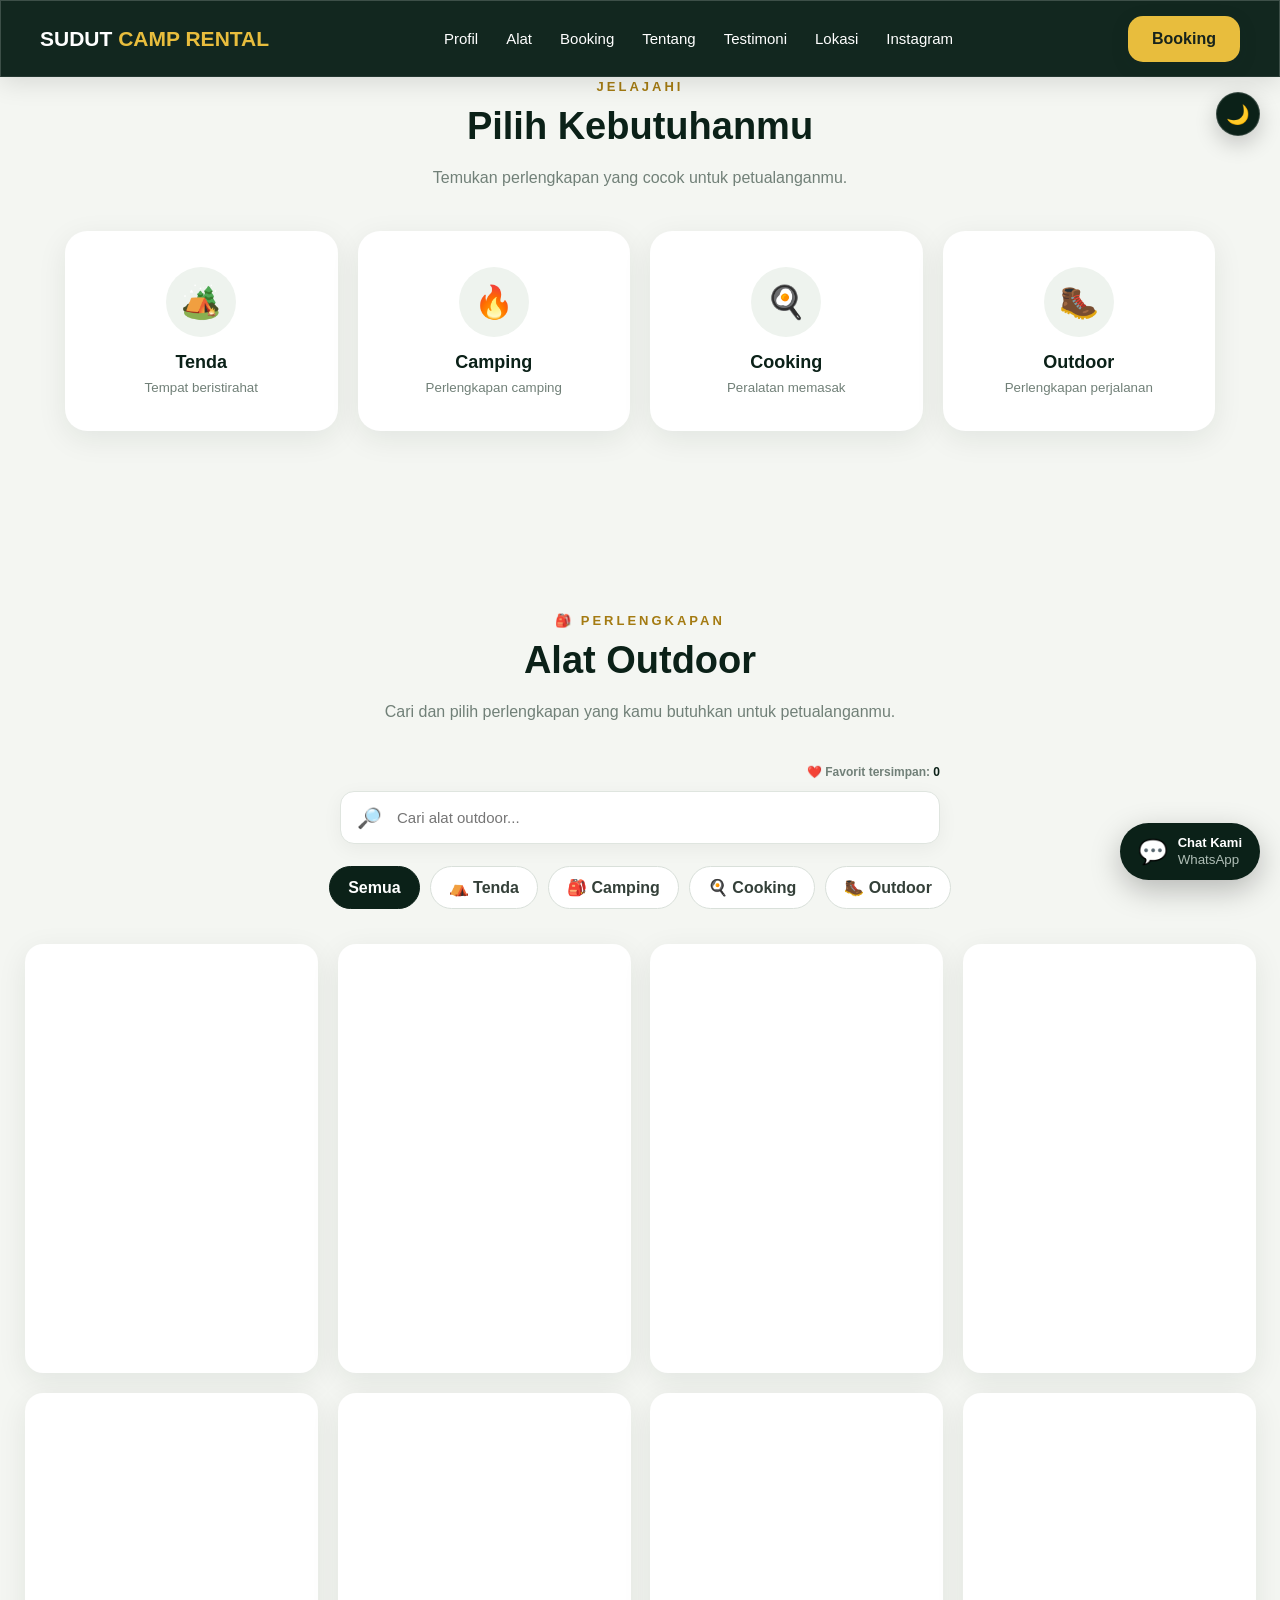
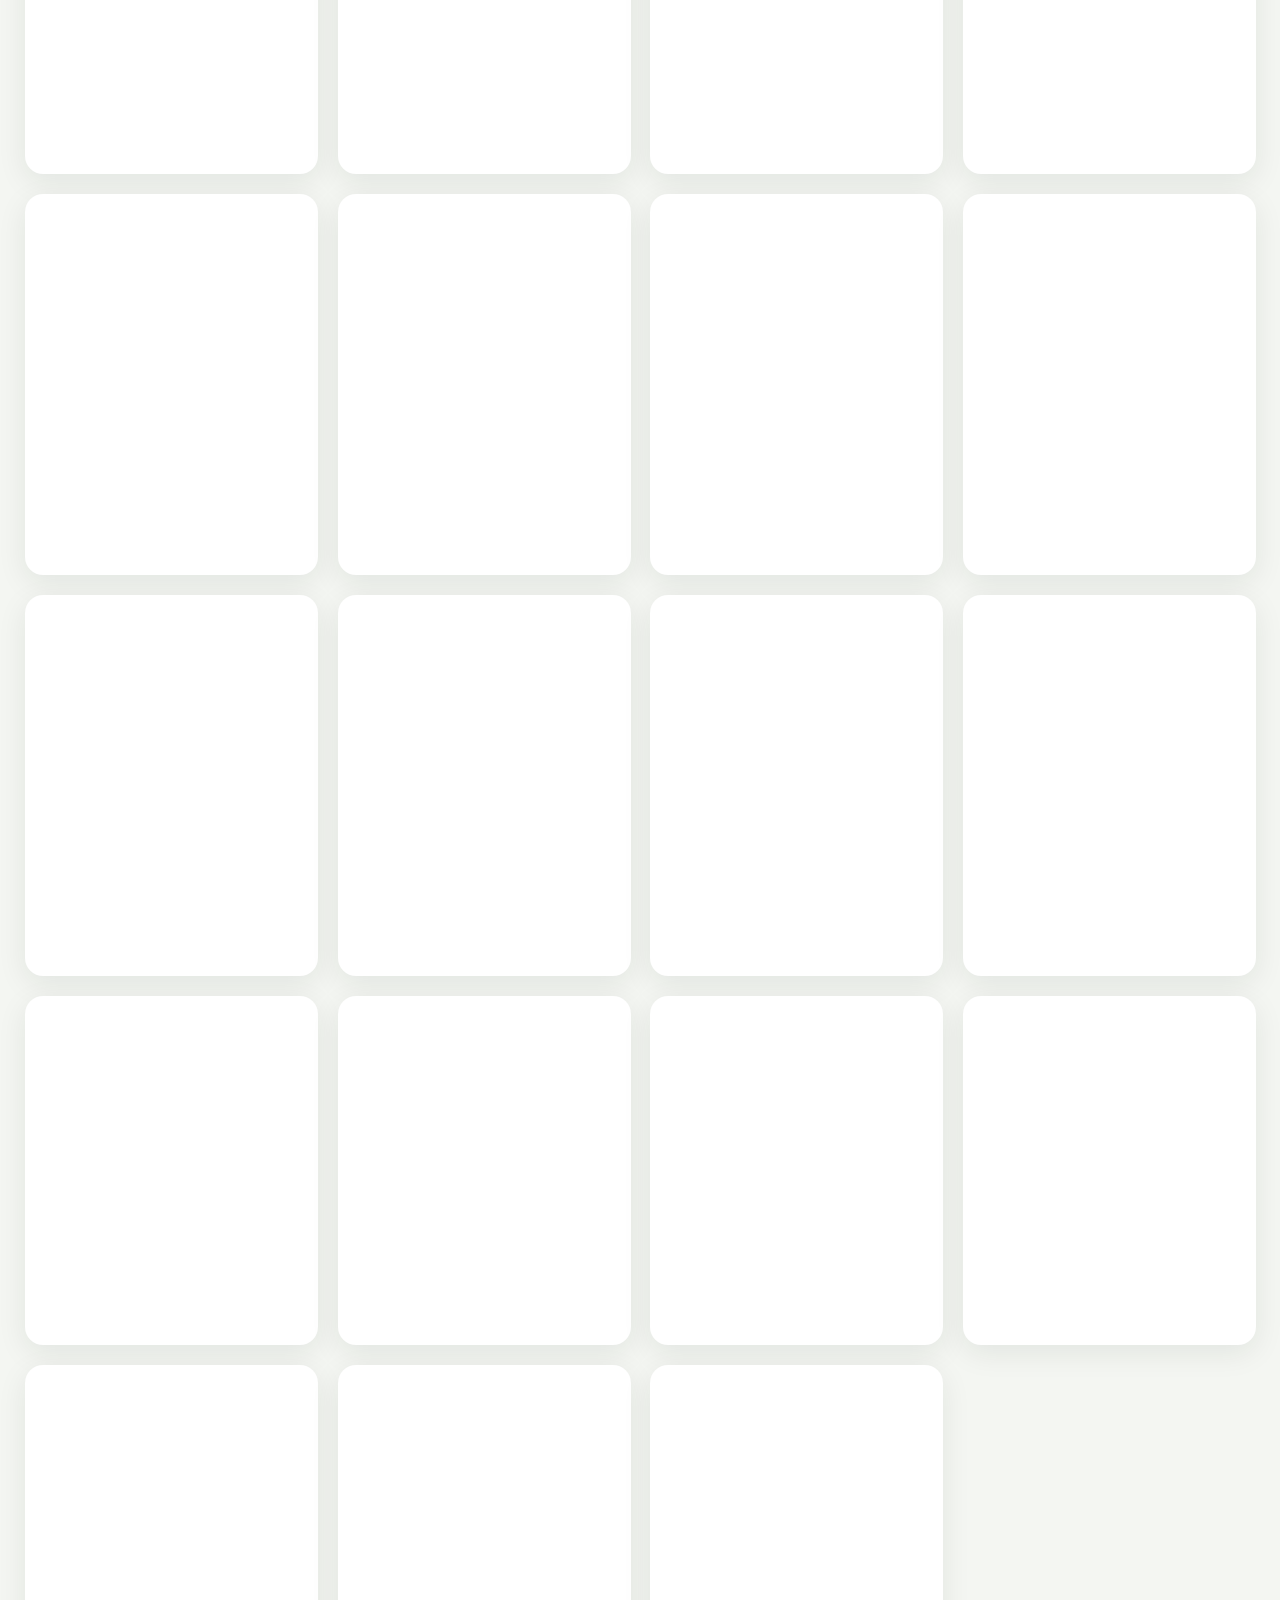
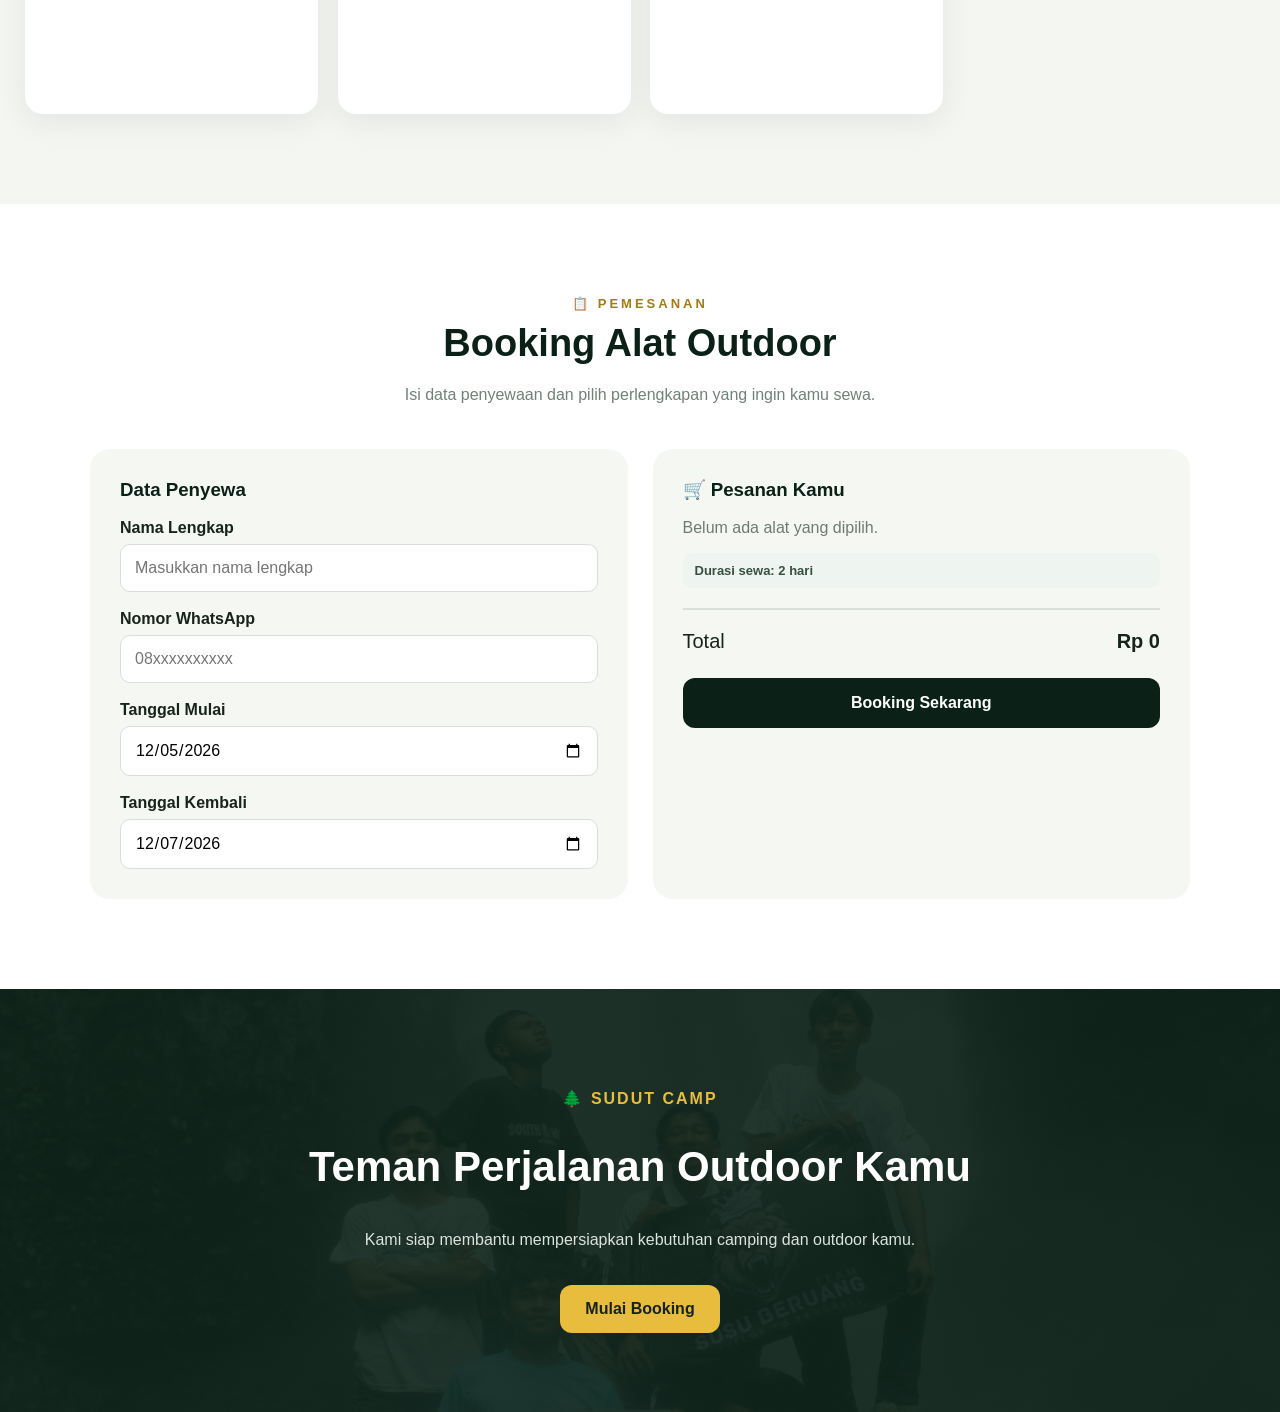
==== commit a6fb34be: "Add files via upload" ====
--- a/index.html
+++ b/index.html
@@ -14,7 +14,7 @@
 <a
   href="https://wa.me/6285182673441"
   class="wa-floating"
-  target="_blank"
+  target="_blank" rel="noopener"
   aria-label="Chat WhatsApp"
 >
   <span>💬</span>
@@ -38,21 +38,32 @@
 
 <!-- LOADING SCREEN -->
 <div id="loadingScreen" class="loading-screen">
-
-  <div class="loading-logo">
-
-    <div class="loading-icon">🏕️</div>
-
-    <strong>SUDUT CAMP</strong>
-
-    <span>Menyiapkan petualanganmu...</span>
-
-    <div class="loading-line">
+  <div class="loading-box">
+
+    <div class="loading-icon" id="loadingIcon">🏕️</div>
+
+    <h2>SUDUT CAMP</h2>
+    <span class="loading-rental">RENTAL</span>
+
+    <div class="loading-message" id="loadingMessage">
+      Menyiapkan petualanganmu...
+    </div>
+
+    <div class="loading-wait">
+      ⏳ Harap menunggu...
+    </div>
+
+    <div class="loading-dots">
+      <span></span>
+      <span></span>
+      <span></span>
+    </div>
+
+    <div class="loading-progress">
       <div></div>
     </div>
 
   </div>
-
 </div>
 
 <!-- ================= HEADER ================= -->
@@ -70,14 +81,14 @@
 
       <a href="profil.html">Profil</a>
       <a href="#alat">Alat</a>
-      <a href="#booking">Booking</a>
+      <a href="booking.html">Booking</a>
       <a href="#tentang">Tentang</a>
       <a href="testimoni.html">Testimoni</a>
 <a href="lokasi.html">Lokasi</a>
 
       <a
         href="https://www.instagram.com/"
-        target="_blank"
+        target="_blank" rel="noopener"
       >
         Instagram
       </a>
@@ -85,7 +96,7 @@
     </nav>
 
     <a
-      href="#booking"
+      href="booking.html"
       class="nav-booking"
     >
       Booking
@@ -187,6 +198,10 @@
   <!-- PENCARIAN -->
 
   <div class="product-tools">
+
+    <div class="quick-actions">
+      ❤️ Favorit tersimpan: <strong id="favoriteCount">0</strong>
+    </div>
 
     <div class="search-box">
 
@@ -297,6 +312,7 @@
       <input
         id="nama"
         type="text"
+        autocomplete="name"
         placeholder="Masukkan nama lengkap"
       >
 
@@ -308,6 +324,7 @@
       <input
         id="wa"
         type="tel"
+        autocomplete="tel"
         placeholder="08xxxxxxxxxx"
       >
 
@@ -351,6 +368,8 @@
 
       </div>
 
+
+      <div id="durationInfo" class="duration-info">Durasi sewa: 1 hari</div>
 
       <div class="cart-total">
 
@@ -415,7 +434,7 @@
         <a
           id="waButton"
           class="wa-button"
-          target="_blank"
+          target="_blank" rel="noopener"
         >
           💬 Konfirmasi WhatsApp
         </a>
@@ -450,7 +469,7 @@
     </p>
 
     <a
-      href="#booking"
+      href="booking.html"
       class="btn-primary"
     >
       Mulai Booking
@@ -487,7 +506,7 @@
 
     <a
       href="https://www.instagram.com/"
-      target="_blank"
+      target="_blank" rel="noopener"
     >
       Instagram
     </a>
@@ -497,11 +516,9 @@
 </footer>
 
 
+<!-- NOTIFIKASI -->
+<div id="toast" class="toast"></div>
 <script src="script.js"></script>
-  <!-- NOTIFIKASI -->
-<div id="toast" class="toast"></div>
-
-<script src="script.js"></script>
 
 </body>
-</html>
+</html>
--- a/style.css
+++ b/style.css
@@ -0,0 +1,3511 @@
+/* ===============================
+   RESET
+================================ */
+
+* {
+  box-sizing: border-box;
+}
+
+html {
+  scroll-behavior: smooth;
+}
+
+body {
+  margin: 0;
+  font-family: Arial, Helvetica, sans-serif;
+  background: #f4f6f2;
+  color: #17231c;
+}
+
+a {
+  text-decoration: none;
+}
+
+button,
+input {
+  font: inherit;
+}
+
+
+/* ===============================
+   WARNA
+================================ */
+
+:root {
+
+  --green: #0b2118;
+  --green2: #123d2b;
+  --green3: #1c5a3e;
+
+  --gold: #e8bd3d;
+
+  --cream: #f4f1e8;
+
+  --white: #ffffff;
+
+  --text: #17231c;
+
+  --muted: #707a74;
+
+  --border: #e2e7e2;
+
+}
+
+
+/* ===============================
+   HEADER
+================================ */
+
+.header {
+
+  position: sticky;
+
+  top: 0;
+
+  z-index: 1000;
+
+  background: rgba(11, 33, 24, .97);
+
+  backdrop-filter: blur(10px);
+
+  box-shadow:
+    0 5px 25px rgba(0,0,0,.12);
+
+}
+
+.nav-container {
+
+  max-width: 1250px;
+
+  margin: auto;
+
+  min-height: 75px;
+
+  padding: 0 25px;
+
+  display: flex;
+
+  align-items: center;
+
+  justify-content: space-between;
+
+  gap: 20px;
+
+}
+
+
+.logo {
+
+  font-size: 21px;
+
+  font-weight: 800;
+
+  color: white;
+
+}
+
+.logo span {
+
+  color: var(--gold);
+
+}
+
+
+.nav-menu {
+
+  display: flex;
+
+  align-items: center;
+
+  gap: 28px;
+
+}
+
+.nav-menu a {
+
+  color: white;
+
+  font-size: 15px;
+
+  transition: .3s;
+
+}
+
+.nav-menu a:hover {
+
+  color: var(--gold);
+
+}
+
+
+.nav-booking {
+
+  background: var(--gold);
+
+  color: #17231c;
+
+  padding: 14px 24px;
+
+  border-radius: 15px;
+
+  font-weight: 700;
+
+  transition: .3s;
+
+}
+
+.nav-booking:hover {
+
+  transform: translateY(-2px);
+
+  box-shadow:
+    0 8px 20px rgba(232,189,61,.3);
+
+}
+
+
+/* ===============================
+   HERO
+================================ */
+
+.hero {
+
+  min-height: 620px;
+
+  position: relative;
+
+  display: flex;
+
+  align-items: center;
+
+  background:
+
+    linear-gradient(
+      90deg,
+      rgba(7,27,18,.92),
+      rgba(7,27,18,.60),
+      rgba(7,27,18,.20)
+    ),
+
+    url("profil-foto-1.jpg");
+
+  background-size: cover;
+
+  background-position: center;
+
+}
+
+
+.hero-content {
+
+  max-width: 1250px;
+
+  width: 100%;
+
+  margin: auto;
+
+  padding: 80px 25px;
+
+  color: white;
+
+  position: relative;
+
+  z-index: 2;
+
+}
+
+
+.hero-badge {
+
+  display: inline-block;
+
+  padding: 10px 16px;
+
+  background: rgba(232,189,61,.15);
+
+  border: 1px solid rgba(232,189,61,.5);
+
+  color: var(--gold);
+
+  border-radius: 30px;
+
+  font-size: 13px;
+
+  font-weight: 700;
+
+}
+
+
+.hero h1 {
+
+  max-width: 750px;
+
+  font-size: clamp(42px, 6vw, 72px);
+
+  line-height: 1.05;
+
+  margin: 25px 0;
+
+}
+
+
+.hero h1 span {
+
+  color: var(--gold);
+
+}
+
+
+.hero p {
+
+  max-width: 620px;
+
+  color: #e4e8e5;
+
+  font-size: 18px;
+
+  line-height: 1.8;
+
+}
+
+
+.hero-buttons {
+
+  display: flex;
+
+  gap: 15px;
+
+  margin-top: 30px;
+
+}
+
+
+.btn-primary {
+
+  display: inline-block;
+
+  background: var(--gold);
+
+  color: #16221b;
+
+  padding: 15px 25px;
+
+  border-radius: 12px;
+
+  font-weight: 700;
+
+  transition: .3s;
+
+}
+
+.btn-primary:hover {
+
+  transform: translateY(-3px);
+
+}
+
+
+.btn-secondary {
+
+  display: inline-block;
+
+  color: white;
+
+  border: 1px solid rgba(255,255,255,.6);
+
+  padding: 15px 25px;
+
+  border-radius: 12px;
+
+}
+
+
+/* ===============================
+   SECTION TITLE
+================================ */
+
+.section-title {
+
+  max-width: 800px;
+
+  margin: 0 auto 45px;
+
+  text-align: center;
+
+}
+
+.section-title span {
+
+  color: #bd8f16;
+
+  font-size: 13px;
+
+  font-weight: 800;
+
+  letter-spacing: 2px;
+
+}
+
+.section-title h2 {
+
+  margin: 10px 0;
+
+  color: var(--green);
+
+  font-size: 42px;
+
+}
+
+.section-title p {
+
+  color: var(--muted);
+
+  line-height: 1.8;
+
+}
+
+
+/* ===============================
+   PROFIL
+================================ */
+
+.profile-section {
+
+  background: white;
+
+  padding: 90px 25px;
+
+}
+
+
+.profile-main {
+
+  max-width: 1150px;
+
+  margin: auto;
+
+  display: grid;
+
+  grid-template-columns: 1fr 1fr;
+
+  gap: 55px;
+
+  align-items: center;
+
+}
+
+
+.profile-logo {
+
+  background: #f5f7f3;
+
+  border-radius: 25px;
+
+  padding: 30px;
+
+  box-shadow:
+    0 15px 45px rgba(0,0,0,.08);
+
+}
+
+
+.profile-logo img {
+
+  width: 100%;
+
+  height: 360px;
+
+  object-fit: contain;
+
+}
+
+
+.profile-text h3 {
+
+  font-size: 34px;
+
+  margin-top: 0;
+
+  color: var(--green);
+
+}
+
+
+.profile-text p {
+
+  color: var(--muted);
+
+  line-height: 1.9;
+
+}
+
+
+.profile-info {
+
+  display: grid;
+
+  grid-template-columns: repeat(3,1fr);
+
+  gap: 12px;
+
+  margin-top: 30px;
+
+}
+
+
+.profile-info div {
+
+  text-align: center;
+
+  padding: 18px 10px;
+
+  border-radius: 15px;
+
+  background: #f0f4ef;
+
+}
+
+
+.profile-info strong {
+
+  display: block;
+
+  margin-top: 7px;
+
+}
+
+
+.profile-info small {
+
+  display: block;
+
+  margin-top: 5px;
+
+  color: var(--muted);
+
+}
+
+
+/* ===============================
+   GALERI PROFIL
+================================ */
+
+.profile-gallery {
+
+  max-width: 1280px;
+
+  margin: 60px auto 0;
+
+  display: grid;
+
+  grid-template-columns: repeat(4,1fr);
+
+  gap: 18px;
+
+}
+
+
+.profile-photo {
+
+  background: #f0f3ef;
+
+  border-radius: 18px;
+
+  overflow: hidden;
+
+  box-shadow:
+    0 8px 25px rgba(0,0,0,.08);
+
+}
+
+
+.profile-photo img {
+
+  width: 100%;
+
+  height: 250px;
+
+  display: block;
+
+  object-fit: cover;
+
+  transition: .4s;
+
+}
+
+
+.profile-photo:hover img {
+
+  transform: scale(1.05);
+
+}
+
+
+.profile-photo p {
+
+  margin: 0;
+
+  padding: 14px;
+
+  text-align: center;
+
+  color: #68726b;
+
+}
+
+
+/* ===============================
+   ALAT
+================================ */
+
+.products-section {
+
+  padding: 90px 25px;
+
+  background: #f4f6f2;
+
+}
+
+
+.products {
+
+  max-width: 1250px;
+
+  margin: auto;
+
+  display: grid;
+
+  grid-template-columns:
+    repeat(4,1fr);
+
+  gap: 20px;
+
+}
+
+
+.product-card {
+
+  background: white;
+
+  border-radius: 18px;
+
+  overflow: hidden;
+
+  border: 1px solid var(--border);
+
+  box-shadow:
+    0 8px 25px rgba(0,0,0,.05);
+
+  transition: .3s;
+
+}
+
+
+.product-card:hover {
+
+  transform: translateY(-6px);
+
+  box-shadow:
+    0 15px 35px rgba(0,0,0,.10);
+
+}
+
+
+.product-card .pic {
+
+  height: 190px;
+
+  background: #f4f6f2;
+
+}
+
+
+.product-card img {
+
+  width: 100%;
+
+  height: 100%;
+
+  object-fit: contain;
+
+}
+
+
+.product-info {
+
+  padding: 18px;
+
+}
+
+
+.product-info h3 {
+
+  margin: 0 0 8px;
+
+  font-size: 17px;
+
+}
+
+
+.product-price {
+
+  color: #b88a16;
+
+  font-weight: 800;
+
+  margin-bottom: 15px;
+
+}
+
+
+.product-actions {
+
+  display: flex;
+
+  align-items: center;
+
+  justify-content: space-between;
+
+  gap: 10px;
+
+}
+
+
+.qty {
+
+  display: flex;
+
+  align-items: center;
+
+  gap: 8px;
+
+}
+
+
+.qty button {
+
+  width: 34px;
+
+  height: 34px;
+
+  border: none;
+
+  border-radius: 8px;
+
+  background: var(--green);
+
+  color: white;
+
+}
+
+
+.qty span {
+
+  min-width: 20px;
+
+  text-align: center;
+
+}
+
+
+.add-button {
+
+  flex: 1;
+
+  border: none;
+
+  background: var(--gold);
+
+  padding: 10px;
+
+  border-radius: 9px;
+
+  font-weight: 700;
+
+  cursor: pointer;
+
+}
+
+
+/* ===============================
+   BOOKING
+================================ */
+
+.booking-section {
+
+  background: white;
+
+  padding: 90px 25px;
+
+}
+
+
+.booking-box {
+
+  max-width: 1100px;
+
+  margin: auto;
+
+  display: grid;
+
+  grid-template-columns: 1fr 1fr;
+
+  gap: 25px;
+
+}
+
+
+.booking-form,
+.booking-cart {
+
+  background: #f5f7f3;
+
+  padding: 30px;
+
+  border-radius: 20px;
+
+}
+
+
+.booking-form h3,
+.booking-cart h3 {
+
+  margin-top: 0;
+
+  color: var(--green);
+
+}
+
+
+.booking-form label {
+
+  display: block;
+
+  margin: 18px 0 7px;
+
+  font-weight: 700;
+
+}
+
+
+.booking-form input {
+
+  width: 100%;
+
+  padding: 14px;
+
+  border: 1px solid #d8ded9;
+
+  border-radius: 10px;
+
+  background: white;
+
+  outline: none;
+
+}
+
+
+.booking-form input:focus {
+
+  border-color: var(--green3);
+
+}
+
+
+.empty-cart {
+
+  color: var(--muted);
+
+}
+
+
+.cart-item {
+
+  display: flex;
+
+  justify-content: space-between;
+
+  align-items: center;
+
+  padding: 12px 0;
+
+  border-bottom: 1px solid #dce2dd;
+
+}
+
+
+.cart-total {
+
+  margin-top: 20px;
+
+  padding-top: 20px;
+
+  border-top: 2px solid #d9dfda;
+
+  display: flex;
+
+  justify-content: space-between;
+
+  font-size: 20px;
+
+}
+
+
+.booking-submit {
+
+  width: 100%;
+
+  border: none;
+
+  background: var(--green);
+
+  color: white;
+
+  padding: 16px;
+
+  border-radius: 12px;
+
+  margin-top: 25px;
+
+  font-weight: 800;
+
+  cursor: pointer;
+
+}
+
+
+.booking-submit:hover {
+
+  background: var(--green3);
+
+}
+
+
+.booking-result {
+
+  margin-top: 25px;
+
+  background: #eaf5ec;
+
+  padding: 20px;
+
+  border-radius: 15px;
+
+}
+
+
+.booking-result p {
+
+  color: #536158;
+
+}
+
+
+.wa-button {
+
+  display: block;
+
+  text-align: center;
+
+  background: #25d366;
+
+  color: white;
+
+  padding: 14px;
+
+  border-radius: 10px;
+
+  font-weight: 700;
+
+}
+
+
+/* ===============================
+   ABOUT
+================================ */
+
+.about-section {
+
+  padding: 100px 25px;
+
+  background:
+
+    linear-gradient(
+      rgba(11,33,24,.90),
+      rgba(11,33,24,.90)
+    ),
+
+    url("profil-foto-2.jpg");
+
+  background-size: cover;
+
+  background-position: center;
+
+}
+
+
+.about-content {
+
+  max-width: 800px;
+
+  margin: auto;
+
+  text-align: center;
+
+  color: white;
+
+}
+
+
+.about-content span {
+
+  color: var(--gold);
+
+  font-weight: 800;
+
+  letter-spacing: 2px;
+
+}
+
+
+.about-content h2 {
+
+  font-size: 42px;
+
+}
+
+
+.about-content p {
+
+  color: #dce3de;
+
+  line-height: 1.8;
+
+  margin-bottom: 30px;
+
+}
+
+
+/* ===============================
+   FOOTER
+================================ */
+
+.footer {
+
+  background: #07150f;
+
+  color: white;
+
+  padding: 40px 25px;
+
+  display: flex;
+
+  justify-content: space-between;
+
+  gap: 30px;
+
+}
+
+
+.footer h3 {
+
+  margin-top: 0;
+
+}
+
+
+.footer p {
+
+  color: #aebbb3;
+
+}
+
+
+.footer a {
+
+  color: var(--gold);
+
+}
+
+
+/* ===============================
+   MOBILE
+================================ */
+
+@media(max-width:900px) {
+
+  .nav-menu {
+
+    display: none;
+
+  }
+
+  .products {
+
+    grid-template-columns:
+      repeat(2,1fr);
+
+  }
+
+  .profile-main {
+
+    grid-template-columns: 1fr;
+
+  }
+
+  .profile-gallery {
+
+    grid-template-columns:
+      repeat(2,1fr);
+
+  }
+
+  .booking-box {
+
+    grid-template-columns: 1fr;
+
+  }
+
+}
+
+
+@media(max-width:550px) {
+
+  .nav-container {
+
+    min-height: 65px;
+
+  }
+
+  .logo {
+
+    font-size: 16px;
+
+  }
+
+  .nav-booking {
+
+    padding: 10px 14px;
+
+    font-size: 13px;
+
+  }
+
+
+  .hero {
+
+    min-height: 570px;
+
+  }
+
+
+  .hero-content {
+
+    padding: 60px 20px;
+
+  }
+
+
+  .hero h1 {
+
+    font-size: 43px;
+
+  }
+
+
+  .hero-buttons {
+
+    flex-direction: column;
+
+  }
+
+
+  .section-title h2 {
+
+    font-size: 32px;
+
+  }
+
+
+  .profile-section,
+  .products-section,
+  .booking-section {
+
+    padding: 65px 18px;
+
+  }
+
+
+  .profile-info {
+
+    grid-template-columns: 1fr;
+
+  }
+
+
+  .profile-gallery {
+
+    grid-template-columns: 1fr;
+
+  }
+
+
+  .profile-photo img {
+
+    height: 240px;
+
+  }
+
+
+  .products {
+
+    grid-template-columns: 1fr;
+
+  }
+
+
+  .product-card .pic {
+
+    height: 230px;
+
+  }
+
+
+  .footer {
+
+    flex-direction: column;
+
+  }
+
+}
+/* ===============================
+   MENU HAMBURGER
+================================ */
+
+.menu-toggle {
+  display: none;
+
+  border: none;
+
+  background: transparent;
+
+  color: white;
+
+  font-size: 30px;
+
+  cursor: pointer;
+
+  padding: 5px;
+}
+
+
+/* ===============================
+   MOBILE MENU
+================================ */
+
+@media (max-width: 900px) {
+
+  .nav-container {
+    position: relative;
+  }
+
+  .menu-toggle {
+    display: block;
+  }
+
+  .nav-menu {
+
+    position: absolute;
+
+    top: 75px;
+
+    left: 0;
+
+    right: 0;
+
+    background: #0b2118;
+
+    display: none;
+
+    flex-direction: column;
+
+    align-items: stretch;
+
+    gap: 0;
+
+    padding: 10px 20px 20px;
+
+    box-shadow:
+      0 15px 25px rgba(0,0,0,.2);
+
+  }
+
+  .nav-menu.active {
+    display: flex;
+  }
+
+  .nav-menu a {
+
+    padding: 15px;
+
+    border-bottom:
+      1px solid rgba(255,255,255,.08);
+
+  }
+
+  .nav-booking {
+    display: none;
+  }
+
+}
+/* ===============================
+   SEARCH & KATEGORI PRODUK
+================================ */
+
+.product-tools {
+
+  max-width: 1250px;
+
+  margin: 0 auto 35px;
+
+}
+
+
+/* SEARCH */
+
+.search-box {
+
+  max-width: 600px;
+
+  margin: 0 auto 22px;
+
+  background: white;
+
+  border: 1px solid #dfe5df;
+
+  border-radius: 14px;
+
+  padding: 4px 16px;
+
+  display: flex;
+
+  align-items: center;
+
+  gap: 10px;
+
+  box-shadow:
+    0 5px 20px rgba(0,0,0,.05);
+
+}
+
+
+.search-box span {
+
+  font-size: 20px;
+
+}
+
+
+.search-box input {
+
+  width: 100%;
+
+  border: none;
+
+  outline: none;
+
+  background: transparent;
+
+  padding: 13px 5px;
+
+  font-size: 15px;
+
+}
+
+
+/* KATEGORI */
+
+.category-buttons {
+
+  display: flex;
+
+  justify-content: center;
+
+  flex-wrap: wrap;
+
+  gap: 10px;
+
+}
+
+
+.category-btn {
+
+  border: 1px solid #d9e0da;
+
+  background: white;
+
+  color: #344039;
+
+  padding: 11px 18px;
+
+  border-radius: 30px;
+
+  cursor: pointer;
+
+  font-weight: 600;
+
+  transition: .25s;
+
+}
+
+
+.category-btn:hover {
+
+  border-color: #c69a22;
+
+  color: #a37a0d;
+
+}
+
+
+.category-btn.active {
+
+  background: #0b2118;
+
+  color: white;
+
+  border-color: #0b2118;
+
+}
+
+
+/* PRODUK TIDAK DITEMUKAN */
+
+.no-product {
+
+  text-align: center;
+
+  padding: 40px;
+
+  color: #707a74;
+
+  font-size: 16px;
+
+}
+
+
+/* MOBILE */
+
+@media(max-width:550px) {
+
+  .product-tools {
+
+    margin-bottom: 25px;
+
+  }
+
+  .category-buttons {
+
+    justify-content: flex-start;
+
+    overflow-x: auto;
+
+    flex-wrap: nowrap;
+
+    padding-bottom: 5px;
+
+  }
+
+  .category-btn {
+
+    flex-shrink: 0;
+
+  }
+
+}
+/* ===============================
+   NOTIFIKASI TOAST
+================================ */
+
+.toast {
+  position: fixed;
+
+  left: 50%;
+
+  bottom: 30px;
+
+  transform: translate(-50%, 120px);
+
+  background: #0b2118;
+
+  color: white;
+
+  padding: 14px 22px;
+
+  border-radius: 12px;
+
+  box-shadow:
+    0 10px 30px rgba(0,0,0,.25);
+
+  font-size: 14px;
+
+  font-weight: 600;
+
+  z-index: 9999;
+
+  opacity: 0;
+
+  transition:
+    opacity .3s ease,
+    transform .3s ease;
+
+  max-width: 90%;
+
+  text-align: center;
+}
+
+
+.toast.show {
+
+  opacity: 1;
+
+  transform:
+    translate(-50%, 0);
+
+}
+
+
+@media(max-width:550px) {
+
+  .toast {
+
+    bottom: 20px;
+
+    width: calc(100% - 30px);
+
+  }
+
+}
+/* ===============================
+   HALAMAN PROFIL
+================================ */
+
+.profil-page {
+  max-width: 1250px;
+  margin: auto;
+  padding: 100px 30px;
+}
+
+
+.profil-header {
+  text-align: center;
+  max-width: 750px;
+  margin: 0 auto 50px;
+}
+
+
+.profil-header span {
+  color: #b38a1b;
+  font-weight: 700;
+  letter-spacing: 2px;
+  font-size: 14px;
+}
+
+
+.profil-header h1 {
+  font-size: 48px;
+  margin: 15px 0;
+  color: #0b2118;
+}
+
+
+.profil-header p {
+  color: #718078;
+  line-height: 1.8;
+  font-size: 17px;
+}
+
+
+/* LOGO */
+
+.profil-logo {
+  display: flex;
+  justify-content: center;
+  margin-bottom: 60px;
+}
+
+
+.profil-logo img {
+  width: 300px;
+  height: 300px;
+  object-fit: contain;
+
+  background: white;
+
+  border-radius: 30px;
+
+  padding: 25px;
+
+  box-shadow:
+    0 15px 45px rgba(0,0,0,.12);
+}
+
+
+/* FOTO */
+
+.profil-gallery {
+  display: grid;
+
+  grid-template-columns:
+    repeat(4, 1fr);
+
+  gap: 20px;
+}
+
+
+.profil-photo {
+  background: white;
+
+  border-radius: 20px;
+
+  overflow: hidden;
+
+  box-shadow:
+    0 8px 25px rgba(0,0,0,.08);
+
+  transition: .3s;
+}
+
+
+.profil-photo:hover {
+  transform: translateY(-7px);
+}
+
+
+.profil-photo img {
+  width: 100%;
+
+  height: 260px;
+
+  object-fit: cover;
+
+  display: block;
+}
+
+
+.profil-photo div {
+  padding: 15px;
+
+  text-align: center;
+
+  font-weight: 600;
+
+  color: #59645e;
+}
+
+
+/* DESKRIPSI */
+
+.profil-description {
+  max-width: 800px;
+
+  margin: 70px auto 0;
+
+  text-align: center;
+}
+
+
+.profil-description h2 {
+  color: #0b2118;
+
+  font-size: 32px;
+}
+
+
+.profil-description p {
+  color: #718078;
+
+  line-height: 1.9;
+
+  font-size: 16px;
+}
+
+
+/* KEUNGGULAN */
+
+.profil-features {
+
+  max-width: 800px;
+
+  margin: 50px auto 0;
+
+  display: grid;
+
+  grid-template-columns:
+    repeat(3, 1fr);
+
+  gap: 15px;
+}
+
+
+.profil-features div {
+
+  background: #eef3ee;
+
+  border-radius: 18px;
+
+  padding: 25px 15px;
+
+  text-align: center;
+
+  font-size: 25px;
+}
+
+
+.profil-features strong {
+
+  display: block;
+
+  margin-top: 8px;
+
+  font-size: 15px;
+
+  color: #0b2118;
+}
+
+
+.profil-features small {
+
+  display: block;
+
+  margin-top: 5px;
+
+  color: #718078;
+
+  font-size: 13px;
+}
+
+
+/* MOBILE */
+
+@media(max-width:800px) {
+
+  .profil-page {
+    padding: 70px 20px;
+  }
+
+
+  .profil-header h1 {
+    font-size: 36px;
+  }
+
+
+  .profil-gallery {
+    grid-template-columns:
+      repeat(2, 1fr);
+  }
+
+
+  .profil-photo img {
+    height: 220px;
+  }
+
+}
+
+
+@media(max-width:550px) {
+
+  .profil-gallery {
+    grid-template-columns: 1fr;
+  }
+
+
+  .profil-features {
+    grid-template-columns: 1fr;
+  }
+
+
+  .profil-logo img {
+    width: 230px;
+    height: 230px;
+  }
+
+}
+/* =====================================================
+   HERO PREMIUM
+===================================================== */
+
+.hero-premium {
+  min-height: 650px;
+  position: relative;
+  display: flex;
+  align-items: center;
+  justify-content: center;
+  overflow: hidden;
+
+  background:
+    linear-gradient(
+      rgba(5, 20, 13, .65),
+      rgba(5, 20, 13, .75)
+    ),
+    url("profil-foto-1.jpg") center/cover no-repeat;
+}
+
+.hero-content {
+  position: relative;
+  z-index: 2;
+
+  max-width: 850px;
+  padding: 100px 25px;
+
+  text-align: center;
+  color: white;
+
+  animation: heroUp .9s ease;
+}
+
+.hero-label {
+  display: inline-block;
+
+  margin-bottom: 20px;
+
+  color: #e8bd3d;
+
+  font-size: 14px;
+  font-weight: 800;
+
+  letter-spacing: 3px;
+}
+
+.hero-content h1 {
+  margin: 0;
+
+  font-size: clamp(45px, 8vw, 85px);
+  line-height: .95;
+  letter-spacing: -3px;
+}
+
+.hero-content h1 strong {
+  color: #e8bd3d;
+}
+
+.hero-content p {
+  max-width: 650px;
+
+  margin: 30px auto;
+
+  color: rgba(255,255,255,.85);
+
+  font-size: 18px;
+  line-height: 1.8;
+}
+
+.hero-buttons {
+  display: flex;
+  justify-content: center;
+  gap: 15px;
+  flex-wrap: wrap;
+}
+
+.hero-btn {
+  display: inline-flex;
+
+  align-items: center;
+  justify-content: center;
+
+  padding: 15px 25px;
+
+  border-radius: 12px;
+
+  text-decoration: none;
+
+  font-weight: 700;
+
+  transition: .3s;
+}
+
+.hero-btn.primary {
+  background: #e8bd3d;
+  color: #0b2118;
+}
+
+.hero-btn.secondary {
+  background: rgba(255,255,255,.12);
+
+  color: white;
+
+  border: 1px solid rgba(255,255,255,.3);
+
+  backdrop-filter: blur(10px);
+}
+
+.hero-btn:hover {
+  transform: translateY(-4px);
+}
+
+.hero-scroll {
+  position: absolute;
+
+  bottom: 25px;
+
+  left: 50%;
+
+  transform: translateX(-50%);
+
+  color: rgba(255,255,255,.65);
+
+  font-size: 13px;
+
+  z-index: 2;
+}
+
+@keyframes heroUp {
+
+  from {
+    opacity: 0;
+    transform: translateY(30px);
+  }
+
+  to {
+    opacity: 1;
+    transform: translateY(0);
+  }
+
+}
+
+
+/* =====================================================
+   STATISTIK
+===================================================== */
+
+.stats-section {
+
+  max-width: 1100px;
+
+  margin: -55px auto 80px;
+
+  position: relative;
+  z-index: 5;
+
+  display: grid;
+
+  grid-template-columns:
+    repeat(4, 1fr);
+
+  gap: 15px;
+
+  padding: 0 20px;
+}
+
+.stat-card {
+
+  background: white;
+
+  border-radius: 20px;
+
+  padding: 25px 15px;
+
+  text-align: center;
+
+  box-shadow:
+    0 15px 40px rgba(0,0,0,.10);
+
+  transition: .3s;
+}
+
+.stat-card:hover {
+  transform: translateY(-8px);
+}
+
+.stat-card span {
+  display: block;
+
+  font-size: 28px;
+
+  margin-bottom: 8px;
+}
+
+.stat-card strong {
+  display: block;
+
+  font-size: 28px;
+
+  color: #0b2118;
+}
+
+.stat-card small {
+
+  display: block;
+
+  margin-top: 5px;
+
+  color: #718078;
+
+}
+
+
+/* =====================================================
+   KATEGORI PREMIUM
+===================================================== */
+
+.category-premium {
+
+  max-width: 1200px;
+
+  margin: 0 auto 90px;
+
+  padding: 0 25px;
+}
+
+.section-title {
+  text-align: center;
+
+  max-width: 650px;
+
+  margin: 0 auto 40px;
+}
+
+.section-title span {
+
+  color: #a47b12;
+
+  font-size: 13px;
+
+  font-weight: 800;
+
+  letter-spacing: 3px;
+}
+
+.section-title h2 {
+
+  margin: 10px 0;
+
+  color: #0b2118;
+
+  font-size: 38px;
+}
+
+.section-title p {
+
+  color: #718078;
+
+  line-height: 1.7;
+}
+
+.category-grid {
+
+  display: grid;
+
+  grid-template-columns:
+    repeat(4, 1fr);
+
+  gap: 20px;
+}
+
+.category-card {
+
+  border: none;
+
+  background: white;
+
+  border-radius: 22px;
+
+  padding: 35px 20px;
+
+  cursor: pointer;
+
+  box-shadow:
+    0 10px 35px rgba(0,0,0,.08);
+
+  transition:
+    transform .3s,
+    box-shadow .3s;
+}
+
+.category-card:hover {
+
+  transform:
+    translateY(-8px);
+
+  box-shadow:
+    0 18px 45px rgba(0,0,0,.14);
+}
+
+.category-card div {
+
+  width: 70px;
+  height: 70px;
+
+  margin: 0 auto 15px;
+
+  display: flex;
+
+  align-items: center;
+  justify-content: center;
+
+  border-radius: 50%;
+
+  background: #eef3ee;
+
+  font-size: 32px;
+}
+
+.category-card strong {
+
+  display: block;
+
+  color: #0b2118;
+
+  font-size: 18px;
+}
+
+.category-card small {
+
+  display: block;
+
+  margin-top: 7px;
+
+  color: #718078;
+}
+
+
+/* =====================================================
+   MOBILE
+===================================================== */
+
+@media (max-width: 800px) {
+
+  .hero-premium {
+    min-height: 600px;
+  }
+
+  .hero-content {
+    padding: 80px 20px;
+  }
+
+  .hero-content h1 {
+    letter-spacing: -2px;
+  }
+
+  .stats-section {
+
+    grid-template-columns:
+      repeat(2, 1fr);
+
+    margin-top: -35px;
+  }
+
+  .category-grid {
+
+    grid-template-columns:
+      repeat(2, 1fr);
+
+  }
+
+}
+
+@media (max-width: 500px) {
+
+  .hero-premium {
+    min-height: 570px;
+  }
+
+  .hero-content h1 {
+    font-size: 48px;
+  }
+
+  .hero-content p {
+    font-size: 15px;
+  }
+
+  .hero-buttons {
+    flex-direction: column;
+  }
+
+  .hero-btn {
+    width: 100%;
+  }
+
+  .stats-section {
+    gap: 10px;
+  }
+
+  .stat-card {
+    padding: 20px 10px;
+  }
+
+  .stat-card strong {
+    font-size: 23px;
+  }
+
+  .category-grid {
+    grid-template-columns: 1fr;
+  }
+
+  .section-title h2 {
+    font-size: 30px;
+  }
+
+}
+/* =====================================================
+   WHATSAPP FLOATING
+===================================================== */
+
+.wa-floating {
+
+  position: fixed;
+
+  right: 20px;
+  bottom: 20px;
+
+  z-index: 999;
+
+  display: flex;
+
+  align-items: center;
+
+  gap: 10px;
+
+  padding: 12px 18px;
+
+  border-radius: 50px;
+
+  background: #0b2118;
+
+  color: white;
+
+  text-decoration: none;
+
+  box-shadow:
+    0 10px 30px rgba(0,0,0,.25);
+
+  transition: .3s;
+}
+
+.wa-floating:hover {
+
+  transform:
+    translateY(-5px);
+
+}
+
+.wa-floating span {
+
+  font-size: 24px;
+
+}
+
+.wa-floating strong {
+
+  display: block;
+
+  font-size: 13px;
+
+}
+
+.wa-floating small {
+
+  color: #aebdb5;
+
+}
+
+
+/* =====================================================
+   TESTIMONI
+===================================================== */
+
+.testimoni-section {
+
+  max-width: 1200px;
+
+  margin: 100px auto;
+
+  padding: 0 25px;
+
+}
+
+.testimoni-grid {
+
+  display: grid;
+
+  grid-template-columns:
+    repeat(3, 1fr);
+
+  gap: 20px;
+
+}
+
+.testimoni-card {
+
+  background: white;
+
+  padding: 30px;
+
+  border-radius: 22px;
+
+  box-shadow:
+    0 10px 35px rgba(0,0,0,.08);
+
+  transition: .3s;
+
+}
+
+.testimoni-card:hover {
+
+  transform:
+    translateY(-7px);
+
+}
+
+.stars {
+
+  color: #e8bd3d;
+
+  font-size: 20px;
+
+  letter-spacing: 3px;
+
+}
+
+.testimoni-card p {
+
+  color: #68756e;
+
+  line-height: 1.8;
+
+  margin: 20px 0;
+
+}
+
+.testimoni-card strong {
+
+  color: #0b2118;
+
+}
+
+
+/* =====================================================
+   LOKASI
+===================================================== */
+
+.lokasi-section {
+
+  max-width: 1200px;
+
+  margin: 100px auto;
+
+  padding: 0 25px;
+
+}
+
+.lokasi-box {
+
+  display: grid;
+
+  grid-template-columns:
+    350px 1fr;
+
+  overflow: hidden;
+
+  background: white;
+
+  border-radius: 25px;
+
+  box-shadow:
+    0 15px 45px rgba(0,0,0,.10);
+
+}
+
+.lokasi-info {
+
+  padding: 45px;
+
+}
+
+.lokasi-icon {
+
+  font-size: 40px;
+
+}
+
+.lokasi-info h3 {
+
+  color: #0b2118;
+
+  font-size: 25px;
+
+}
+
+.lokasi-info p {
+
+  color: #718078;
+
+  line-height: 1.7;
+
+}
+
+.lokasi-button {
+
+  display: inline-block;
+
+  margin-top: 15px;
+
+  padding: 13px 18px;
+
+  background: #0b2118;
+
+  color: white;
+
+  text-decoration: none;
+
+  border-radius: 10px;
+
+  font-weight: 700;
+
+}
+
+.lokasi-map {
+
+  min-height: 350px;
+
+}
+
+.lokasi-map iframe {
+
+  width: 100%;
+
+  height: 100%;
+
+  min-height: 350px;
+
+  border: 0;
+
+}
+
+
+/* =====================================================
+   DARK MODE BUTTON
+===================================================== */
+
+.dark-mode-btn {
+
+  position: fixed;
+
+  right: 20px;
+
+  bottom: 90px;
+
+  width: 50px;
+  height: 50px;
+
+  border: none;
+
+  border-radius: 50%;
+
+  background: #0b2118;
+
+  color: white;
+
+  font-size: 22px;
+
+  cursor: pointer;
+
+  z-index: 998;
+
+  box-shadow:
+    0 8px 25px rgba(0,0,0,.25);
+
+  transition: .3s;
+}
+
+.dark-mode-btn:hover {
+
+  transform:
+    rotate(20deg) scale(1.05);
+
+}
+
+
+/* =====================================================
+   DARK MODE
+===================================================== */
+
+body.dark-mode {
+
+  background: #101613;
+
+  color: #eeeeee;
+
+}
+
+body.dark-mode .stat-card,
+body.dark-mode .category-card,
+body.dark-mode .testimoni-card,
+body.dark-mode .lokasi-box {
+
+  background: #18211c;
+
+}
+
+body.dark-mode .stat-card strong,
+body.dark-mode .category-card strong,
+body.dark-mode .testimoni-card strong,
+body.dark-mode .lokasi-info h3 {
+
+  color: white;
+
+}
+
+body.dark-mode .section-title h2 {
+
+  color: white;
+
+}
+
+body.dark-mode .section-title p,
+body.dark-mode .testimoni-card p,
+body.dark-mode .lokasi-info p,
+body.dark-mode .stat-card small,
+body.dark-mode .category-card small {
+
+  color: #aab5ae;
+
+}
+
+body.dark-mode .category-card div {
+
+  background: #223128;
+
+}
+
+
+/* =====================================================
+   LOADING SCREEN
+===================================================== */
+
+.loading-screen {
+
+  position: fixed;
+
+  inset: 0;
+
+  z-index: 10000;
+
+  display: flex;
+
+  align-items: center;
+
+  justify-content: center;
+
+  background: #0b2118;
+
+  transition:
+    opacity .6s,
+    visibility .6s;
+
+}
+
+.loading-screen.hide {
+
+  opacity: 0;
+
+  visibility: hidden;
+
+}
+
+.loading-logo {
+
+  text-align: center;
+
+  color: white;
+
+}
+
+.loading-icon {
+
+  font-size: 55px;
+
+  margin-bottom: 10px;
+
+  animation:
+    loadingBounce 1s infinite;
+}
+
+.loading-logo strong {
+
+  display: block;
+
+  font-size: 30px;
+
+  letter-spacing: 3px;
+
+}
+
+.loading-logo span {
+
+  display: block;
+
+  margin-top: 8px;
+
+  color: #b8c4bd;
+
+  font-size: 13px;
+
+}
+
+.loading-line {
+
+  width: 180px;
+
+  height: 4px;
+
+  margin: 25px auto 0;
+
+  background: rgba(255,255,255,.15);
+
+  border-radius: 10px;
+
+  overflow: hidden;
+
+}
+
+.loading-line div {
+
+  height: 100%;
+
+  width: 40%;
+
+  background: #e8bd3d;
+
+  animation:
+    loadingMove 1.2s infinite;
+
+}
+
+@keyframes loadingMove {
+
+  0% {
+    transform: translateX(-100%);
+  }
+
+  100% {
+    transform: translateX(450%);
+  }
+
+}
+
+@keyframes loadingBounce {
+
+  0%, 100% {
+    transform: translateY(0);
+  }
+
+  50% {
+    transform: translateY(-10px);
+  }
+
+}
+
+
+/* =====================================================
+   MOBILE
+===================================================== */
+
+@media (max-width: 800px) {
+
+  .testimoni-grid {
+
+    grid-template-columns:
+      1fr;
+
+  }
+
+  .lokasi-box {
+
+    grid-template-columns:
+      1fr;
+
+  }
+
+  .lokasi-info {
+
+    padding: 30px;
+
+  }
+
+}
+
+@media (max-width: 500px) {
+
+  .wa-floating {
+
+    right: 15px;
+    bottom: 15px;
+
+    width: 52px;
+    height: 52px;
+
+    padding: 0;
+
+    justify-content: center;
+
+    border-radius: 50%;
+
+  }
+
+  .wa-floating div {
+
+    display: none;
+
+  }
+
+  .dark-mode-btn {
+
+    right: 15px;
+    bottom: 80px;
+
+  }
+
+}
+/* =====================================================
+   HALAMAN TESTIMONI
+===================================================== */
+
+.testimoni-page {
+
+  max-width: 1200px;
+
+  margin: auto;
+
+  padding: 100px 25px;
+
+}
+
+.testimoni-page-header {
+
+  max-width: 700px;
+
+  margin: 0 auto 50px;
+
+  text-align: center;
+
+}
+
+.testimoni-page-header span,
+.lokasi-page-header span {
+
+  color: #a47b12;
+
+  font-size: 13px;
+
+  font-weight: 800;
+
+  letter-spacing: 3px;
+
+}
+
+.testimoni-page-header h1,
+.lokasi-page-header h1 {
+
+  margin: 15px 0;
+
+  color: #0b2118;
+
+  font-size: 48px;
+
+}
+
+.testimoni-page-header p,
+.lokasi-page-header p {
+
+  color: #718078;
+
+  line-height: 1.8;
+
+}
+
+
+.rating-box {
+
+  display: flex;
+
+  justify-content: center;
+
+  align-items: center;
+
+  gap: 20px;
+
+  margin-bottom: 45px;
+
+}
+
+.rating-number {
+
+  font-size: 55px;
+
+  font-weight: 800;
+
+  color: #0b2118;
+
+}
+
+.rating-stars {
+
+  color: #e8bd3d;
+
+  font-size: 25px;
+
+  letter-spacing: 3px;
+
+}
+
+.rating-box small {
+
+  color: #718078;
+
+}
+
+
+.testimoni-page-grid {
+
+  display: grid;
+
+  grid-template-columns:
+    repeat(2, 1fr);
+
+  gap: 25px;
+
+}
+
+.testimoni-page-card {
+
+  background: white;
+
+  padding: 35px;
+
+  border-radius: 22px;
+
+  box-shadow:
+    0 10px 35px rgba(0,0,0,.08);
+
+  transition: .3s;
+
+}
+
+.testimoni-page-card:hover {
+
+  transform:
+    translateY(-7px);
+
+}
+
+.testimoni-page-card .stars {
+
+  color: #e8bd3d;
+
+  font-size: 20px;
+
+  letter-spacing: 3px;
+
+}
+
+.testimoni-page-card p {
+
+  color: #68756e;
+
+  line-height: 1.9;
+
+  font-size: 16px;
+
+  margin: 20px 0 25px;
+
+}
+
+.customer {
+
+  display: flex;
+
+  align-items: center;
+
+  gap: 12px;
+
+}
+
+.customer-icon {
+
+  width: 45px;
+  height: 45px;
+
+  display: flex;
+
+  align-items: center;
+  justify-content: center;
+
+  border-radius: 50%;
+
+  background: #eef3ee;
+
+  color: #0b2118;
+
+  font-weight: 800;
+
+}
+
+.customer strong {
+
+  display: block;
+
+  color: #0b2118;
+
+}
+
+.customer small {
+
+  color: #718078;
+
+}
+
+.testimoni-cta {
+
+  margin-top: 70px;
+
+  padding: 50px 25px;
+
+  border-radius: 25px;
+
+  background: #0b2118;
+
+  color: white;
+
+  text-align: center;
+
+}
+
+.testimoni-cta h2 {
+
+  font-size: 30px;
+
+  margin-top: 0;
+
+}
+
+.testimoni-cta p {
+
+  color: #b9c5be;
+
+  margin-bottom: 25px;
+
+}
+
+
+/* =====================================================
+   HALAMAN LOKASI
+===================================================== */
+
+.lokasi-page {
+
+  max-width: 1200px;
+
+  margin: auto;
+
+  padding: 100px 25px;
+
+}
+
+.lokasi-page-header {
+
+  max-width: 700px;
+
+  margin: 0 auto 50px;
+
+  text-align: center;
+
+}
+
+.lokasi-page-box {
+
+  display: grid;
+
+  grid-template-columns:
+    380px 1fr;
+
+  min-height: 500px;
+
+  overflow: hidden;
+
+  border-radius: 25px;
+
+  background: white;
+
+  box-shadow:
+    0 15px 45px rgba(0,0,0,.10);
+
+}
+
+.lokasi-detail {
+
+  padding: 45px;
+
+}
+
+.lokasi-big-icon {
+
+  font-size: 45px;
+
+}
+
+.lokasi-detail h2 {
+
+  color: #0b2118;
+
+  font-size: 27px;
+
+}
+
+.lokasi-detail > p {
+
+  color: #718078;
+
+  line-height: 1.7;
+
+}
+
+.lokasi-item {
+
+  display: flex;
+
+  gap: 15px;
+
+  margin-top: 25px;
+
+}
+
+.lokasi-item > span {
+
+  font-size: 25px;
+
+}
+
+.lokasi-item strong {
+
+  color: #0b2118;
+
+}
+
+.lokasi-item p {
+
+  margin: 5px 0;
+
+  color: #718078;
+
+  line-height: 1.6;
+
+}
+
+.lokasi-button {
+
+  display: inline-block;
+
+  margin-top: 20px;
+
+  padding: 14px 20px;
+
+  border-radius: 12px;
+
+  background: #0b2118;
+
+  color: white;
+
+  text-decoration: none;
+
+  font-weight: 700;
+
+  transition: .3s;
+
+}
+
+.lokasi-button:hover {
+
+  transform:
+    translateY(-3px);
+
+}
+
+.lokasi-map-large {
+
+  min-height: 500px;
+
+}
+
+.lokasi-map-large iframe {
+
+  width: 100%;
+
+  height: 100%;
+
+  min-height: 500px;
+
+  border: 0;
+
+}
+
+.lokasi-info-bottom {
+
+  display: grid;
+
+  grid-template-columns:
+    repeat(3, 1fr);
+
+  gap: 20px;
+
+  margin-top: 30px;
+
+}
+
+.lokasi-info-bottom div {
+
+  padding: 25px;
+
+  border-radius: 20px;
+
+  background: #eef3ee;
+
+  text-align: center;
+
+  font-size: 25px;
+
+}
+
+.lokasi-info-bottom strong {
+
+  display: block;
+
+  margin-top: 8px;
+
+  color: #0b2118;
+
+  font-size: 16px;
+
+}
+
+.lokasi-info-bottom small {
+
+  display: block;
+
+  margin-top: 5px;
+
+  color: #718078;
+
+  font-size: 13px;
+
+}
+
+
+/* =====================================================
+   MOBILE
+===================================================== */
+
+@media (max-width: 800px) {
+
+  .testimoni-page,
+  .lokasi-page {
+
+    padding: 70px 20px;
+
+  }
+
+  .testimoni-page-header h1,
+  .lokasi-page-header h1 {
+
+    font-size: 36px;
+
+  }
+
+  .testimoni-page-grid {
+
+    grid-template-columns: 1fr;
+
+  }
+
+  .lokasi-page-box {
+
+    grid-template-columns: 1fr;
+
+  }
+
+  .lokasi-map-large,
+  .lokasi-map-large iframe {
+
+    min-height: 350px;
+
+  }
+
+}
+
+@media (max-width: 550px) {
+
+  .rating-number {
+
+    font-size: 45px;
+
+  }
+
+  .testimoni-page-card {
+
+    padding: 25px;
+
+  }
+
+  .lokasi-detail {
+
+    padding: 30px;
+
+  }
+
+  .lokasi-info-bottom {
+
+    grid-template-columns: 1fr;
+
+  }
+
+}
+.lokasi-page-box{
+  display:grid;
+  grid-template-columns:380px minmax(0,1fr);
+  width:100%;
+  min-height:500px;
+  overflow:hidden;
+  border-radius:25px;
+  background:white;
+  box-shadow:0 15px 45px rgba(0,0,0,.10);
+}
+
+.lokasi-detail{
+  padding:45px;
+}
+
+.lokasi-map-large{
+  width:100%;
+  min-width:0;
+  min-height:500px;
+  overflow:hidden;
+}
+
+.lokasi-map-large iframe{
+  display:block;
+  width:100% !important;
+  height:500px !important;
+  min-height:500px;
+  border:0;
+}
+
+@media(max-width:800px){
+  .lokasi-page-box{
+    grid-template-columns:1fr;
+  }
+
+  .lokasi-map-large{
+    min-height:350px;
+  }
+
+  .lokasi-map-large iframe{
+    height:350px !important;
+    min-height:350px;
+  }
+}
+/* =====================================================
+   FITUR BARU + OPTIMASI RINGAN
+===================================================== */
+
+/* Produk */
+.product-card{position:relative;content-visibility:auto;contain-intrinsic-size:320px 420px;}
+.product-card .pic{position:relative;overflow:hidden;}
+.product-card img{display:block;}
+.product-badge{position:absolute;left:12px;top:12px;z-index:2;padding:6px 9px;border-radius:999px;background:rgba(11,33,24,.92);color:#fff;font-size:11px;font-weight:800;box-shadow:0 5px 15px rgba(0,0,0,.15);}
+.favorite-btn{position:absolute;right:12px;top:12px;z-index:3;width:38px;height:38px;border:0;border-radius:50%;background:rgba(255,255,255,.94);color:#0b2118;font-size:23px;line-height:1;cursor:pointer;box-shadow:0 5px 15px rgba(0,0,0,.15);}
+.favorite-btn.is-favorite{color:#d33;background:#fff3f3;}
+.product-category{display:inline-block;padding:5px 9px;border-radius:999px;background:#f5edcf;color:#8d6a0d;font-weight:800;font-size:11px;}
+.product-price span{font-size:12px;font-weight:500;color:var(--muted);}
+.product-actions button{cursor:pointer;}
+
+/* Ringkasan durasi */
+.duration-info{margin:12px 0 0;padding:10px 12px;border-radius:10px;background:#eef4ef;color:#385044;font-size:13px;font-weight:700;}
+.cart-item small{display:block;margin-top:4px;color:var(--muted);}
+
+/* Tombol tema */
+.dark-mode-btn{position:fixed;right:20px;top:92px;z-index:1200;width:44px;height:44px;border:1px solid rgba(255,255,255,.18);border-radius:50%;background:#0b2118;color:#fff;box-shadow:0 8px 22px rgba(0,0,0,.2);cursor:pointer;font-size:19px;}
+.dark-mode-btn:hover{transform:translateY(-2px);}
+
+/* Bottom navigation HP */
+.mobile-bottom-nav{display:none;}
+@media(max-width:900px){
+  .mobile-bottom-nav{position:fixed;left:0;right:0;bottom:0;z-index:1100;height:64px;display:grid;grid-template-columns:repeat(4,1fr);background:rgba(11,33,24,.98);box-shadow:0 -8px 25px rgba(0,0,0,.18);padding-bottom:env(safe-area-inset-bottom);}
+  .mobile-bottom-nav a{position:relative;color:#dce7e0;text-decoration:none;display:flex;flex-direction:column;align-items:center;justify-content:center;gap:2px;font-size:19px;}
+  .mobile-bottom-nav a span{font-size:10px;font-weight:700;}
+  .mobile-bottom-nav .bottom-booking{color:#e8bd3d;}
+  .cart-count{position:absolute;top:6px;right:calc(50% - 24px);min-width:17px;height:17px;padding:0 4px;border-radius:99px;background:#e8bd3d;color:#0b2118;font-size:10px;display:flex;align-items:center;justify-content:center;}
+  body{padding-bottom:64px;}
+  .dark-mode-btn{right:15px;top:78px;width:40px;height:40px;}
+}
+
+/* Lokasi ringan: peta baru dimuat setelah diklik */
+.map-light{min-height:500px;width:100%;display:flex;align-items:center;justify-content:center;background:linear-gradient(135deg,#eef4ef,#e5eee8);}
+.map-placeholder{text-align:center;padding:30px;max-width:420px;}
+.map-placeholder .map-icon{font-size:52px;}
+.map-placeholder strong{display:block;margin:12px 0 6px;color:#0b2118;font-size:22px;}
+.map-placeholder p{color:#718078;line-height:1.6;margin:0 0 18px;}
+.map-placeholder button,.lokasi-button{display:inline-block;border:0;background:#0b2118;color:#fff;padding:13px 18px;border-radius:11px;text-decoration:none;font-weight:800;cursor:pointer;}
+#mapContainer{width:100%;min-height:500px;overflow:hidden;}
+#mapContainer iframe{display:block;width:100%;height:500px;border:0;}
+
+/* Loading dibuat singkat */
+.loading-screen{transition:opacity .18s ease,visibility .18s ease;}
+
+/* Dark mode menyeluruh */
+body.dark-mode{background:#0b120f;color:#e8eee9;}
+body.dark-mode .products-section,body.dark-mode .booking-section,body.dark-mode .profile-section,body.dark-mode .category-premium,body.dark-mode .profil-page,body.dark-mode .testimoni-page,body.dark-mode .lokasi-page{background:#0b120f;color:#e8eee9;}
+body.dark-mode .section-title h2,body.dark-mode .profil-header h1,body.dark-mode .profil-description h2,body.dark-mode .lokasi-page-header h1,body.dark-mode .testimoni-page-header h1{color:#f3f6f4;}
+body.dark-mode .section-title p,body.dark-mode .profil-header p,body.dark-mode .profil-description p,body.dark-mode .lokasi-page-header p,body.dark-mode .testimoni-page-header p{color:#aebbb2;}
+body.dark-mode .product-card,body.dark-mode .booking-form,body.dark-mode .booking-cart,body.dark-mode .profil-photo,body.dark-mode .testimoni-page-card,body.dark-mode .lokasi-page-box{background:#142019;border-color:#26382d;box-shadow:0 10px 30px rgba(0,0,0,.28);}
+body.dark-mode .product-card .pic{background:#101a15;}
+body.dark-mode .product-info h3,body.dark-mode .booking-form h3,body.dark-mode .booking-cart h3,body.dark-mode .lokasi-detail h2,body.dark-mode .lokasi-item strong{color:#f3f6f4;}
+body.dark-mode .product-category{background:#2b301d;color:#e8bd3d;}
+body.dark-mode .product-price{color:#e8bd3d;}
+body.dark-mode .product-price span,body.dark-mode .cart-item small,body.dark-mode .empty-cart{color:#9eada4;}
+body.dark-mode .search-box,body.dark-mode .category-btn{background:#142019;border-color:#2c3d32;color:#e8eee9;}
+body.dark-mode .search-box input{color:#fff;}
+body.dark-mode .booking-form input{background:#101a15;color:#fff;border-color:#34483b;}
+body.dark-mode .cart-item{border-color:#2b3c31;}
+body.dark-mode .cart-total{border-color:#34483b;}
+body.dark-mode .duration-info{background:#1a2b21;color:#cbd8d0;}
+body.dark-mode .profil-logo img{background:#142019;}
+body.dark-mode .profil-features div,body.dark-mode .lokasi-info-bottom div{background:#17251d;}
+body.dark-mode .map-light{background:#142019;}
+body.dark-mode .map-placeholder strong{color:#f3f6f4;}
+body.dark-mode .map-placeholder p{color:#aebbb2;}
+body.dark-mode .favorite-btn{background:#18251e;color:#fff;}
+body.dark-mode .favorite-btn.is-favorite{background:#3a2023;color:#ff8d9a;}
+
+/* Perbaikan responsif */
+@media(max-width:750px){
+  .products{grid-template-columns:repeat(2,1fr);gap:14px;}
+  .product-card .pic{height:190px;}
+}
+@media(max-width:480px){
+  .products{grid-template-columns:repeat(2,minmax(0,1fr));gap:10px;}
+  .product-card{border-radius:15px;}
+  .product-card .pic{height:150px;}
+  .product-info{padding:12px;}
+  .product-info h3{font-size:14px;}
+  .product-price{font-size:14px;}
+  .product-actions{display:block;}
+  .qty{justify-content:center;margin-bottom:8px;}
+  .add-button{width:100%;}
+  .favorite-btn{width:34px;height:34px;font-size:20px;}
+  .product-badge{font-size:9px;padding:5px 7px;}
+  .map-light,#mapContainer{min-height:350px;}
+  #mapContainer iframe{height:350px;}
+}
+
+/* Sentuhan performa */
+.header{backdrop-filter:none;-webkit-backdrop-filter:none;}
+.quick-actions{max-width:600px;margin:0 auto 12px;text-align:right;color:#718078;font-size:12px;font-weight:600;}
+.quick-actions strong{color:#0b2118;}
+.booking-note{font-size:12px;color:#718078;line-height:1.6;margin-top:12px;}
+body.dark-mode .quick-actions strong{color:#e8bd3d;}
+body.dark-mode .quick-actions,body.dark-mode .booking-note{color:#9eada4;}
+/* =========================
+   LOADING SCREEN
+   ========================= */
+
+.loading-screen{
+  position:fixed;
+  inset:0;
+  z-index:99999;
+  display:flex;
+  align-items:center;
+  justify-content:center;
+  background:#0b2118;
+  transition:opacity .6s ease, visibility .6s ease;
+}
+
+.loading-screen.hide{
+  opacity:0;
+  visibility:hidden;
+}
+
+.loading-box{
+  width:min(90%,380px);
+  text-align:center;
+  color:white;
+  padding:35px 25px;
+}
+
+.loading-icon{
+  font-size:65px;
+  margin-bottom:15px;
+  animation:loadingBounce 1.2s infinite ease-in-out;
+}
+
+.loading-box h2{
+  margin:0;
+  color:white;
+  font-size:27px;
+  letter-spacing:3px;
+}
+
+.loading-rental{
+  color:#e8bd3d;
+  font-size:12px;
+  font-weight:700;
+  letter-spacing:5px;
+}
+
+.loading-message{
+  margin-top:28px;
+  font-size:16px;
+  min-height:24px;
+  animation:loadingText .5s ease;
+}
+
+.loading-wait{
+  margin-top:12px;
+  color:#b9c8bf;
+  font-size:13px;
+}
+
+.loading-dots{
+  display:flex;
+  justify-content:center;
+  gap:7px;
+  margin-top:20px;
+}
+
+.loading-dots span{
+  width:8px;
+  height:8px;
+  border-radius:50%;
+  background:#e8bd3d;
+  animation:loadingDot 1.2s infinite;
+}
+
+.loading-dots span:nth-child(2){
+  animation-delay:.2s;
+}
+
+.loading-dots span:nth-child(3){
+  animation-delay:.4s;
+}
+
+.loading-progress{
+  width:100%;
+  height:4px;
+  margin-top:25px;
+  background:rgba(255,255,255,.12);
+  border-radius:10px;
+  overflow:hidden;
+}
+
+.loading-progress div{
+  width:0;
+  height:100%;
+  background:#e8bd3d;
+  animation:loadingProgress 2.8s ease forwards;
+}
+
+@keyframes loadingBounce{
+  0%,100%{transform:translateY(0) scale(1)}
+  50%{transform:translateY(-10px) scale(1.08)}
+}
+
+@keyframes loadingDot{
+  0%,100%{opacity:.25;transform:translateY(0)}
+  50%{opacity:1;transform:translateY(-5px)}
+}
+
+@keyframes loadingProgress{
+  from{width:0}
+  to{width:100%}
+}
+
+@keyframes loadingText{
+  from{opacity:0;transform:translateY(8px)}
+  to{opacity:1;transform:translateY(0)}
+}
+/* =========================
+   EFEK GARIS / BORDER BLUR
+   ========================= */
+
+.header,
+.product-card,
+.category-card,
+.booking-panel,
+.cart-section,
+.booking-result,
+.testimoni-page-card,
+.lokasi-page-box,
+.profil-photo,
+.profil-logo img,
+.profil-features div,
+.lokasi-info-bottom div {
+  border: 1px solid rgba(255,255,255,.18);
+  box-shadow:
+    0 8px 30px rgba(11,33,24,.08),
+    0 0 20px rgba(255,255,255,.12);
+}
+
+/* Garis pemisah dibuat lebih halus */
+hr {
+  border: 0;
+  height: 1px;
+  background: linear-gradient(
+    90deg,
+    transparent,
+    rgba(11,33,24,.18),
+    transparent
+  );
+}
+
+/* Efek glow lembut pada tombol */
+.add-button,
+.lokasi-button,
+.hero-btn,
+.nav-booking {
+  box-shadow:
+    0 5px 18px rgba(11,33,24,.15);
+}
+
+/* Dark mode */
+body.dark-mode .header,
+body.dark-mode .product-card,
+body.dark-mode .category-card,
+body.dark-mode .booking-panel,
+body.dark-mode .cart-section,
+body.dark-mode .booking-result,
+body.dark-mode .testimoni-page-card,
+body.dark-mode .lokasi-page-box,
+body.dark-mode .profil-photo,
+body.dark-mode .profil-logo img,
+body.dark-mode .profil-features div,
+body.dark-mode .lokasi-info-bottom div {
+  border-color: rgba(255,255,255,.08);
+  box-shadow:
+    0 8px 30px rgba(0,0,0,.35),
+    0 0 20px rgba(255,255,255,.03);
+}
+
+body.dark-mode hr {
+  background: linear-gradient(
+    90deg,
+    transparent,
+    rgba(255,255,255,.12),
+    transparent
+  );
+}
+.header {
+  border-bottom: 1px solid rgba(255,255,255,.08);
+  box-shadow:
+    0 5px 25px rgba(0,0,0,.12);
+  backdrop-filter: blur(15px);
+  -webkit-backdrop-filter: blur(15px);
+}
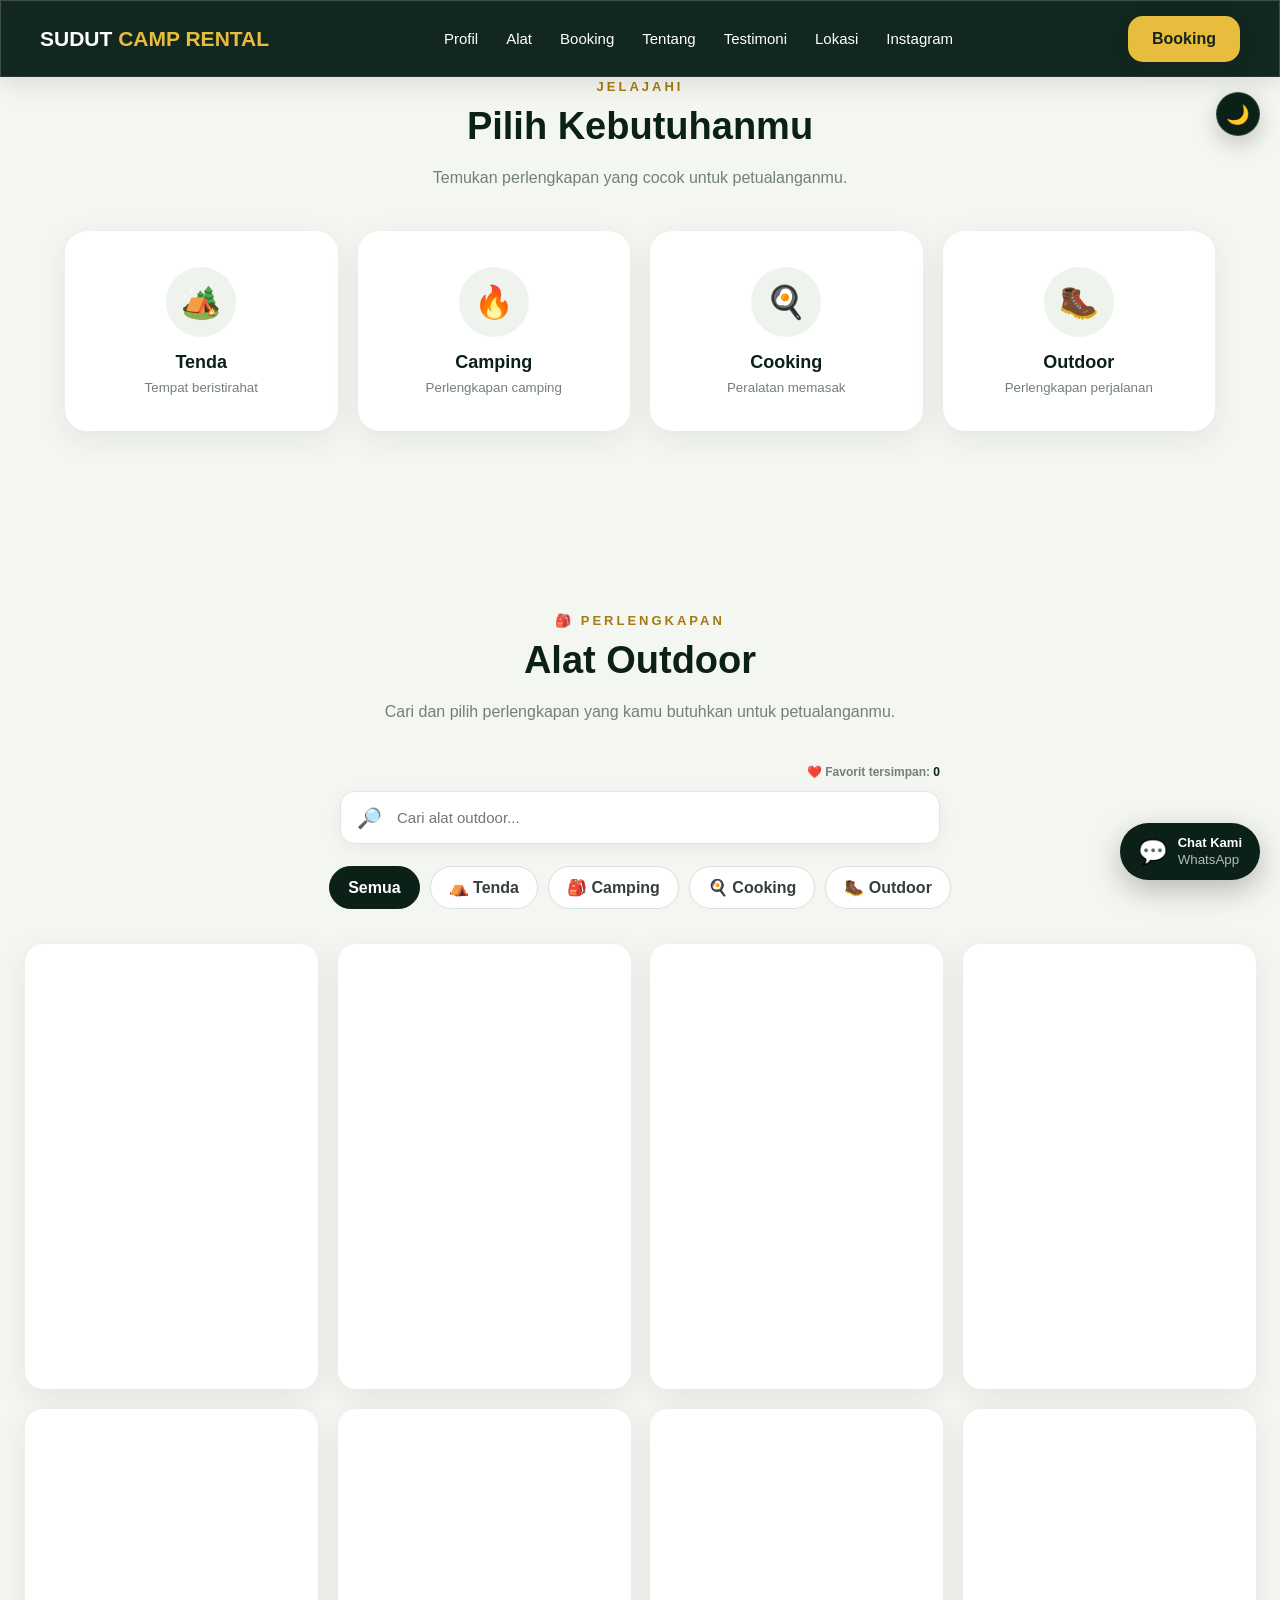
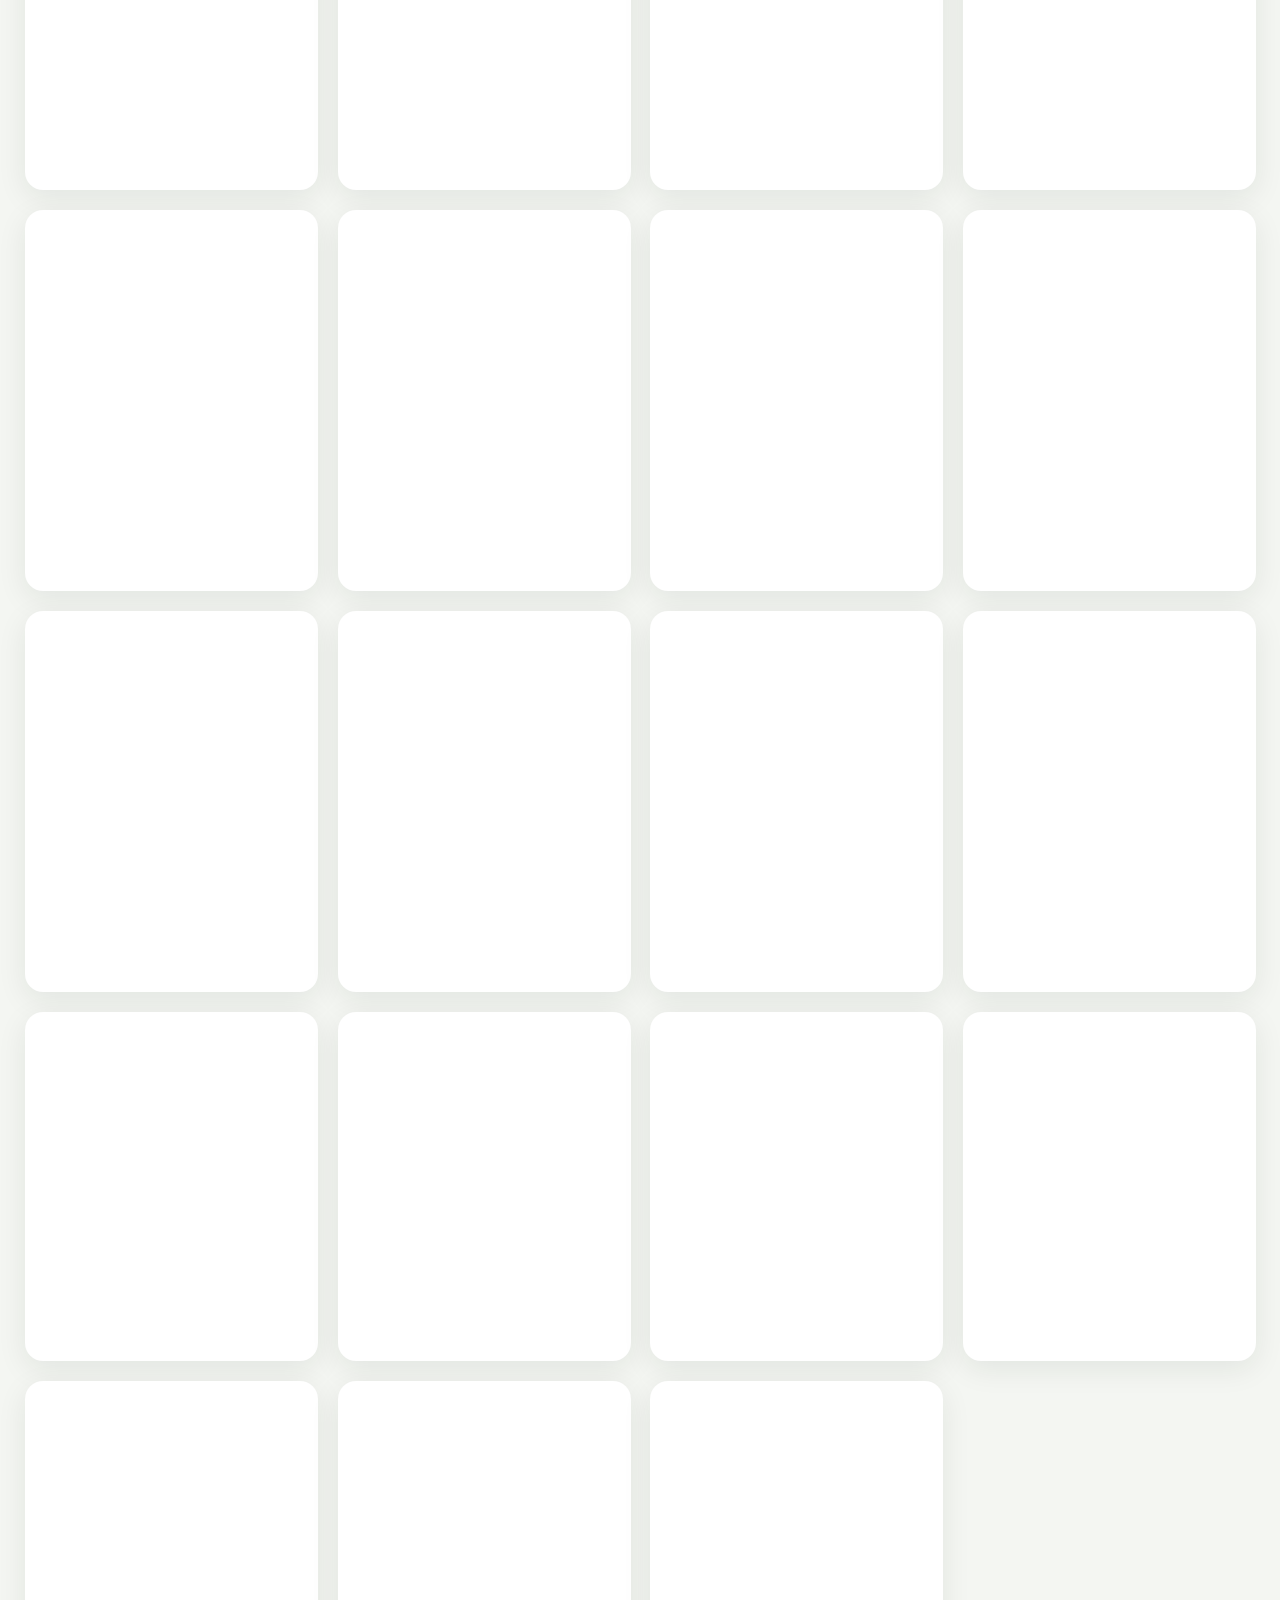
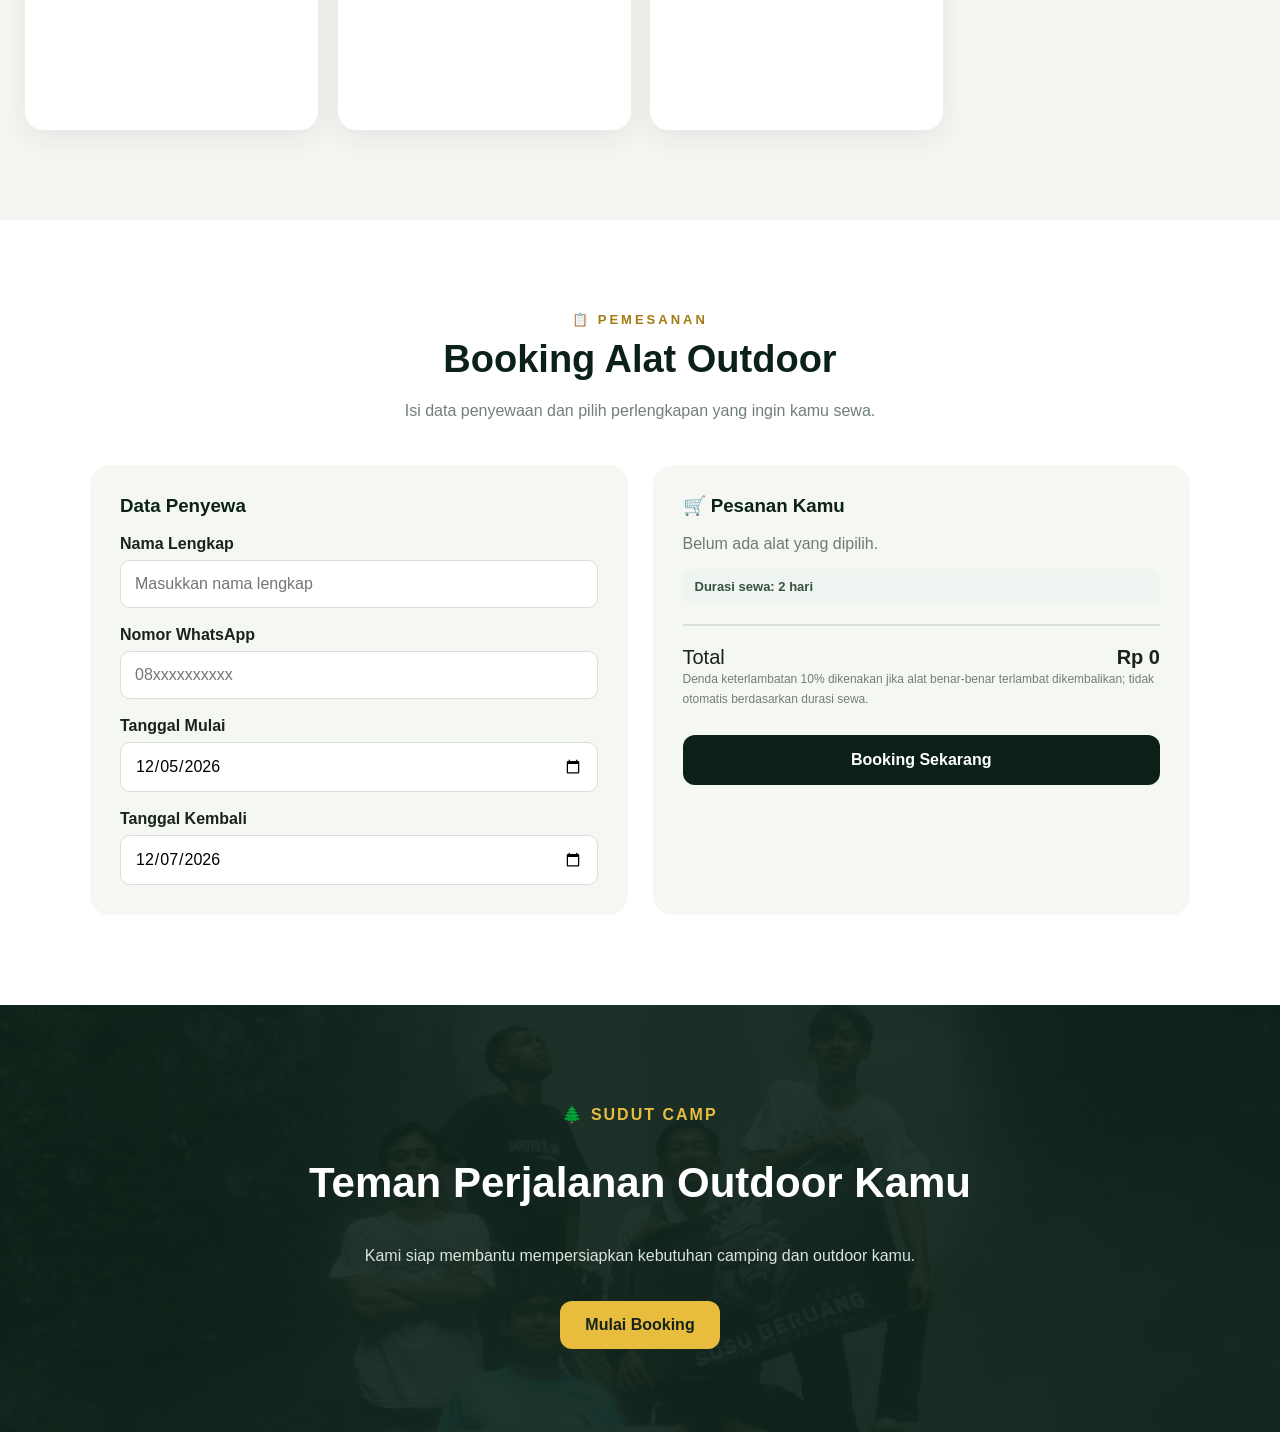
==== commit c98159c8: "Add files via upload" ====
--- a/index.html
+++ b/index.html
@@ -369,7 +369,7 @@
       </div>
 
 
-      <div id="durationInfo" class="duration-info">Durasi sewa: 1 hari</div>
+      <div id="durationInfo" class="duration-info">Durasi sewa: 1 hari (tarif 1–2 hari sama; hari ke-3 menambah satu tarif)</div>
 
       <div class="cart-total">
 
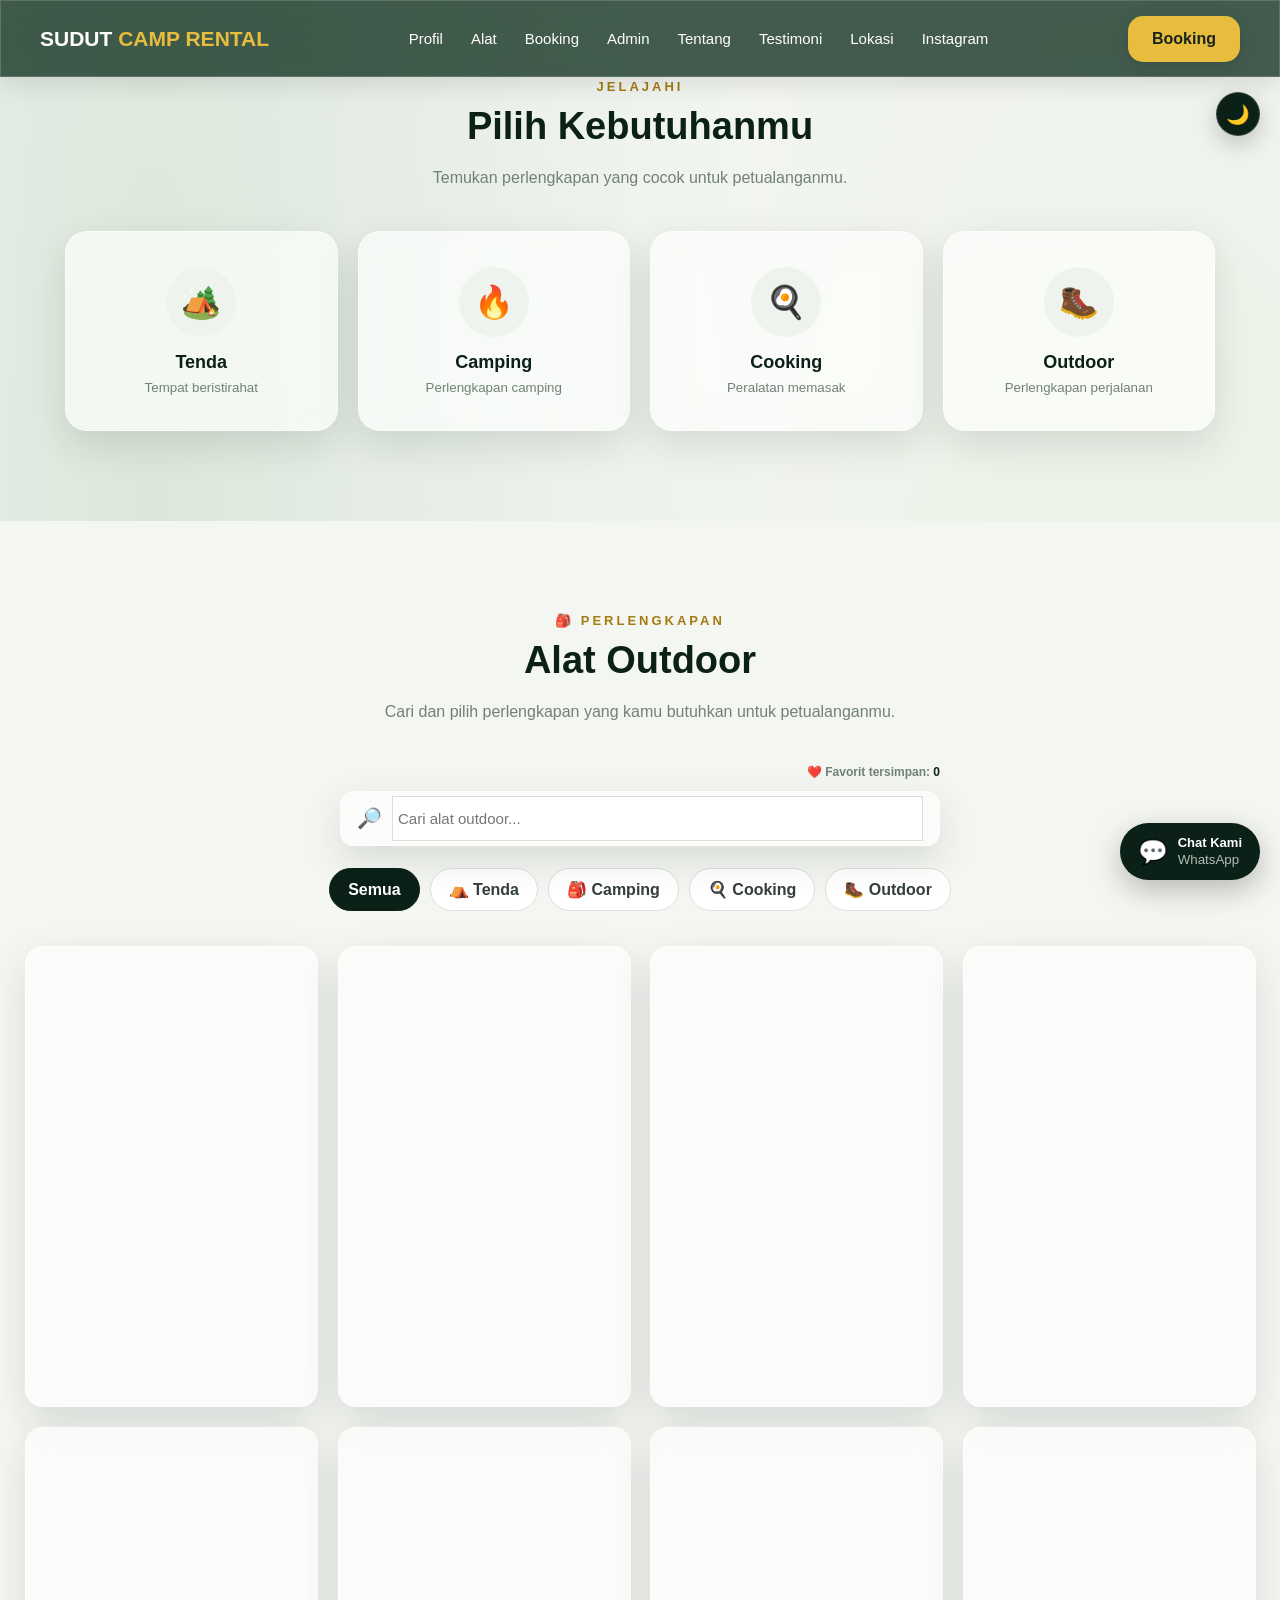
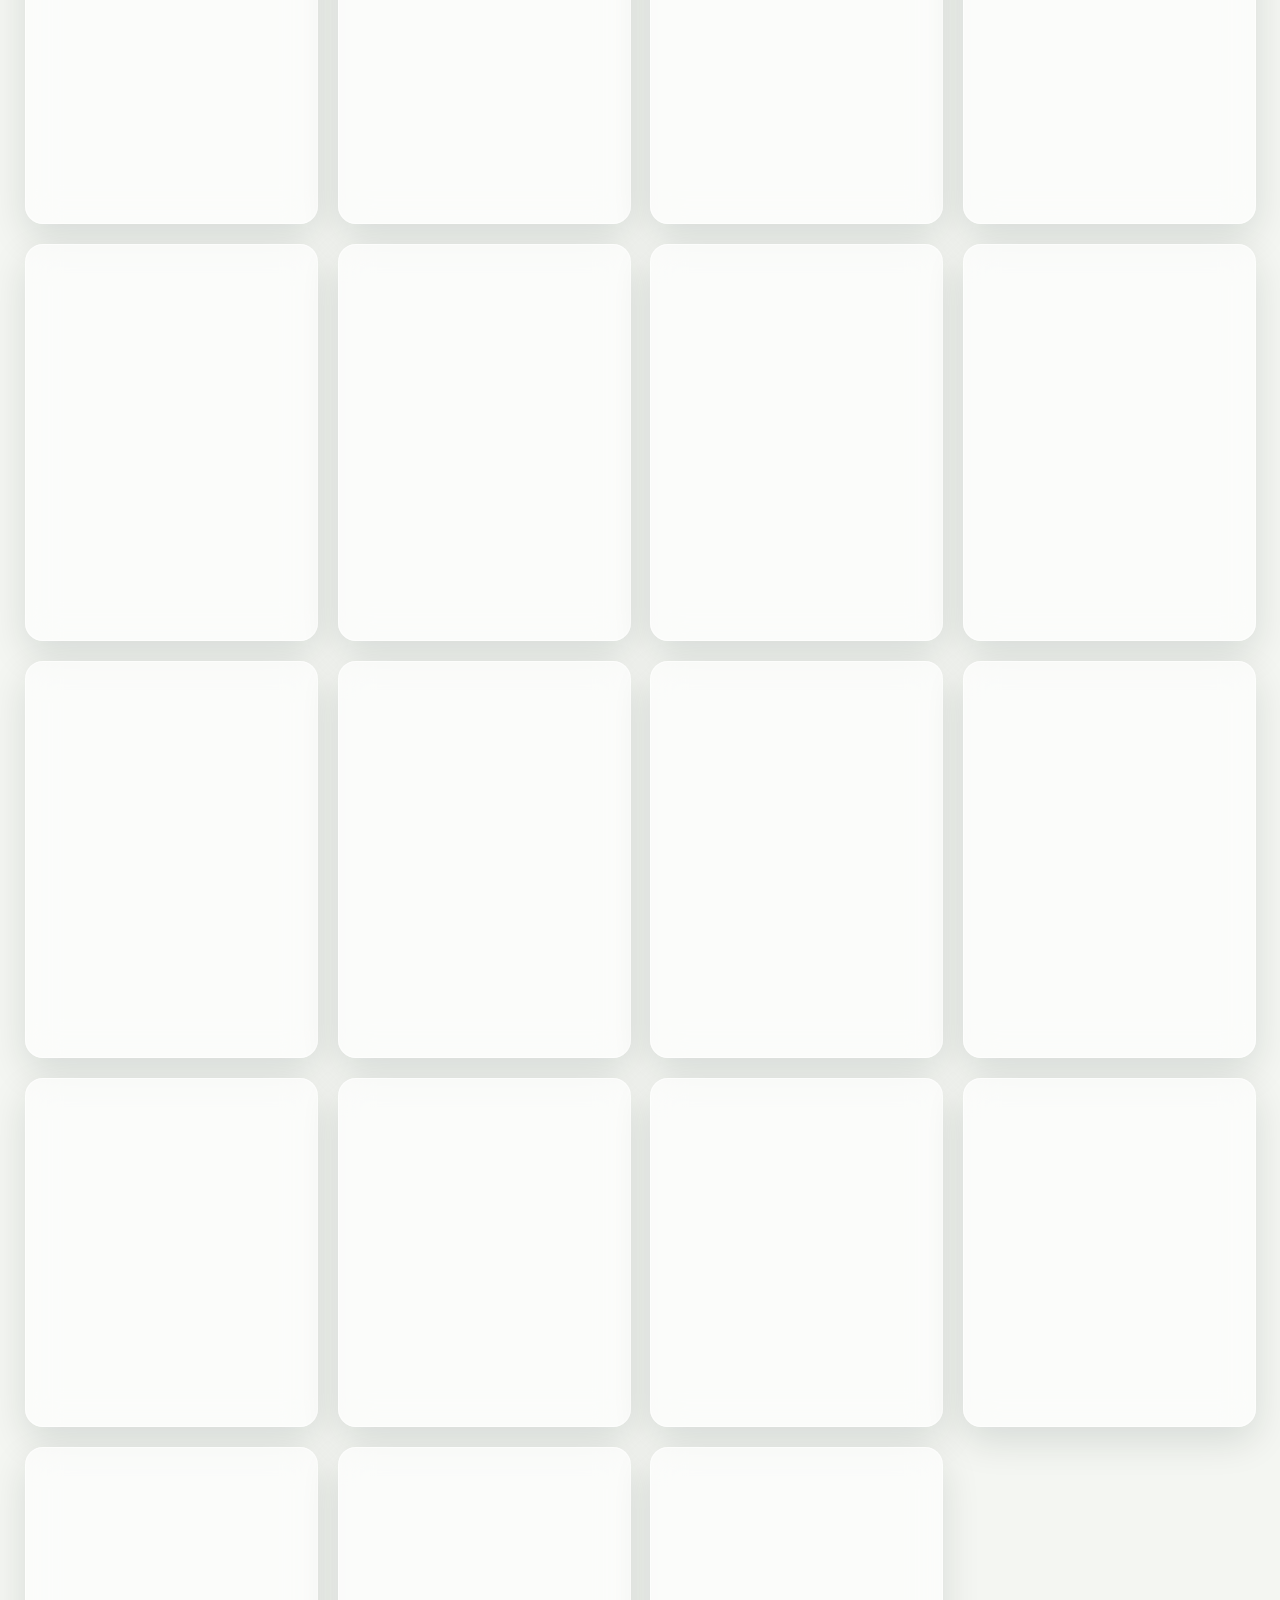
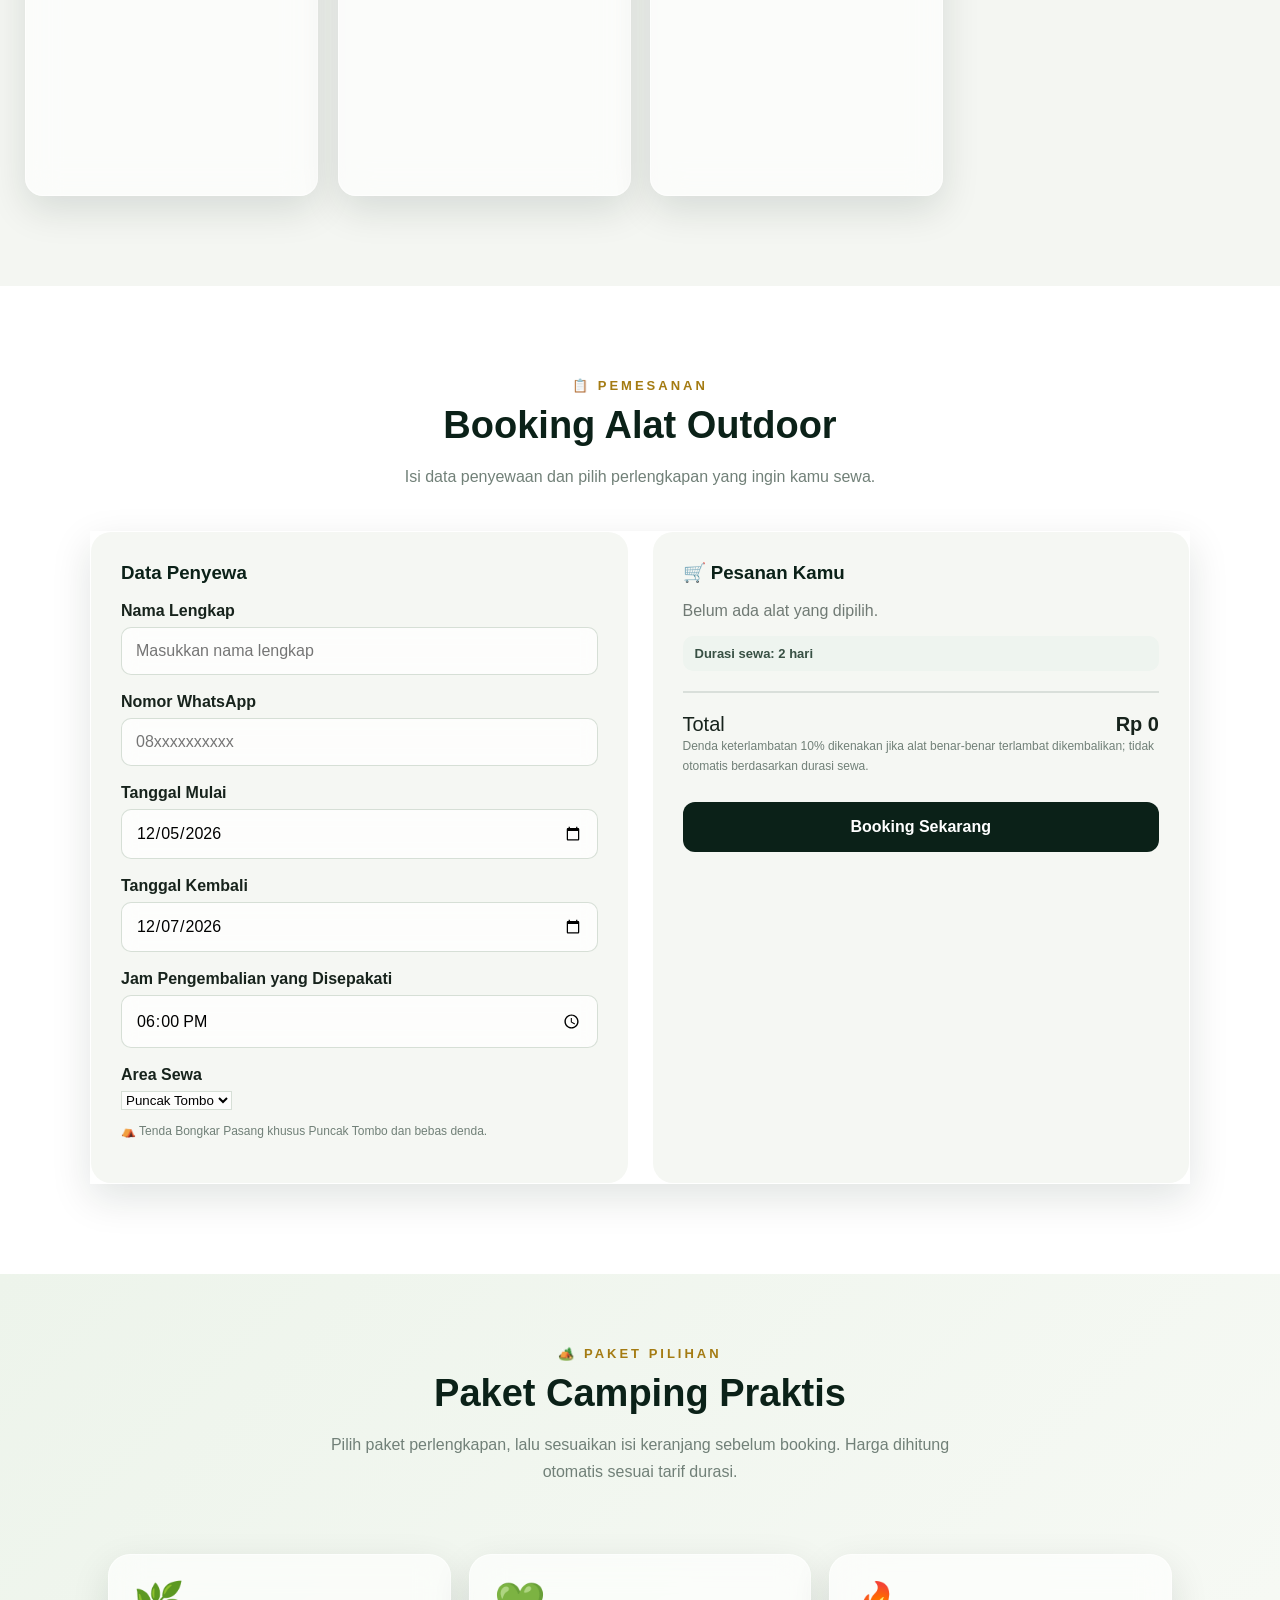
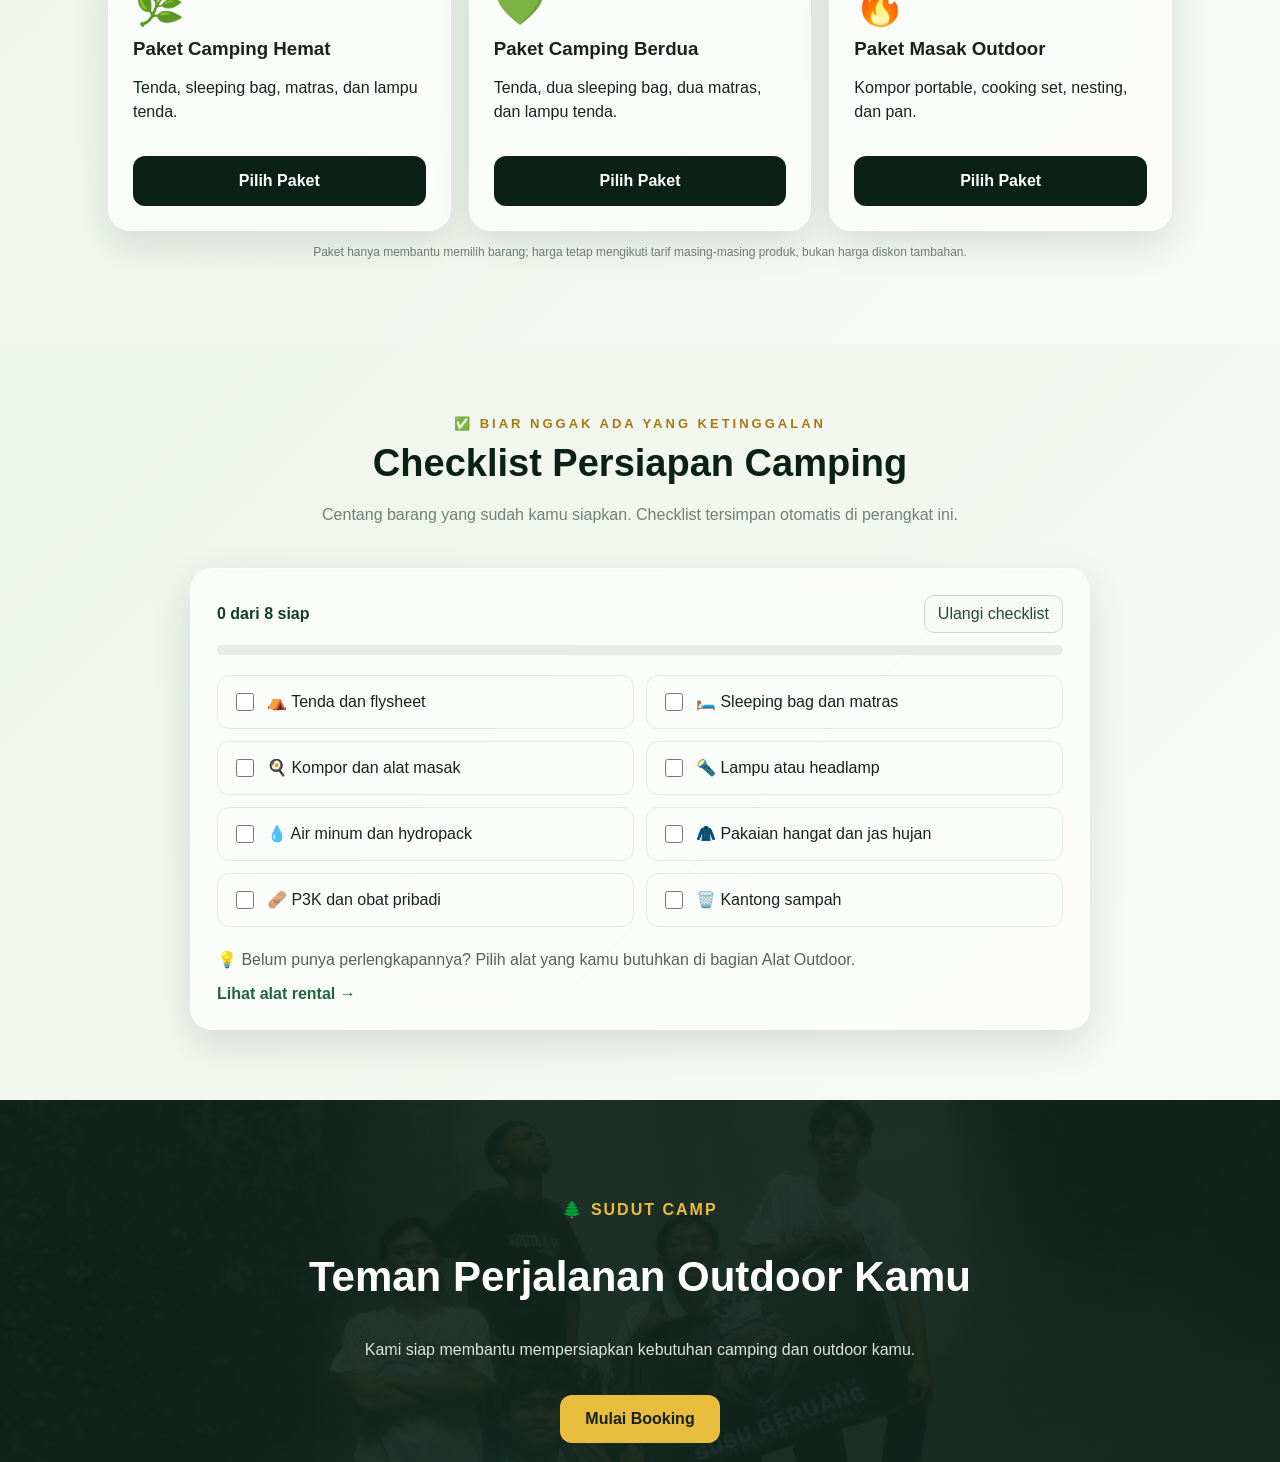
==== commit a9385229: "Add files via upload" ====
--- a/index.html
+++ b/index.html
@@ -1,524 +1,469 @@
-<!DOCTYPE html>
+<!doctype html>
 <html lang="id">
-<head>
-  <meta charset="UTF-8">
-  <meta name="viewport" content="width=device-width, initial-scale=1.0">
-
-  <title>Sudut Camp Rental | Outdoor Adventure</title>
-
-  <link rel="stylesheet" href="style.css">
-</head>
-
-<body>
-  <!-- WHATSAPP FLOATING -->
-<a
-  href="https://wa.me/6285182673441"
-  class="wa-floating"
-  target="_blank" rel="noopener"
-  aria-label="Chat WhatsApp"
->
-  <span>💬</span>
-  <div>
-    <strong>Chat Kami</strong>
-    <small>WhatsApp</small>
-  </div>
-</a>
-
-
-
-<!-- DARK MODE -->
-<button
-  id="darkModeBtn"
-  class="dark-mode-btn"
-  aria-label="Ganti tema"
->
-  🌙
-</button>
-
-
-<!-- LOADING SCREEN -->
-<div id="loadingScreen" class="loading-screen">
-  <div class="loading-box">
-
-    <div class="loading-icon" id="loadingIcon">🏕️</div>
-
-    <h2>SUDUT CAMP</h2>
-    <span class="loading-rental">RENTAL</span>
-
-    <div class="loading-message" id="loadingMessage">
-      Menyiapkan petualanganmu...
+  <head>
+    <meta charset="UTF-8" />
+    <meta name="viewport" content="width=device-width, initial-scale=1.0" />
+
+    <title>Sudut Camp Rental | Outdoor Adventure</title>
+
+    <link rel="stylesheet" href="style.css" />
+  </head>
+
+  <body>
+    <!-- WHATSAPP FLOATING -->
+    <a
+      href="https://wa.me/6285182673441"
+      class="wa-floating"
+      target="_blank"
+      rel="noopener"
+      aria-label="Chat WhatsApp"
+    >
+      <span>💬</span>
+      <div>
+        <strong>Chat Kami</strong>
+        <small>WhatsApp</small>
+      </div>
+    </a>
+
+    <!-- DARK MODE -->
+    <button id="darkModeBtn" class="dark-mode-btn" aria-label="Ganti tema">
+      🌙
+    </button>
+
+    <!-- LOADING SCREEN -->
+    <div id="loadingScreen" class="loading-screen">
+      <div class="loading-box">
+        <div class="loading-icon" id="loadingIcon">🏕️</div>
+
+        <h2>SUDUT CAMP</h2>
+        <span class="loading-rental">RENTAL</span>
+
+        <div class="loading-message" id="loadingMessage">
+          Menyiapkan petualanganmu...
+        </div>
+
+        <div class="loading-wait">⏳ Harap menunggu...</div>
+
+        <div class="loading-dots">
+          <span></span>
+          <span></span>
+          <span></span>
+        </div>
+
+        <div class="loading-progress">
+          <div></div>
+        </div>
+      </div>
     </div>
 
-    <div class="loading-wait">
-      ⏳ Harap menunggu...
-    </div>
-
-    <div class="loading-dots">
-      <span></span>
-      <span></span>
-      <span></span>
-    </div>
-
-    <div class="loading-progress">
-      <div></div>
-    </div>
-
-  </div>
-</div>
-
-<!-- ================= HEADER ================= -->
-
-<header class="header">
-
-  <div class="nav-container">
-
-    <a href="#" class="logo">
-      SUDUT <span>CAMP RENTAL</span>
-    </a>
-
-    <!-- MENU DESKTOP -->
-    <nav class="nav-menu" id="navMenu">
-
-      <a href="profil.html">Profil</a>
-      <a href="#alat">Alat</a>
-      <a href="booking.html">Booking</a>
-      <a href="#tentang">Tentang</a>
-      <a href="testimoni.html">Testimoni</a>
-<a href="lokasi.html">Lokasi</a>
-
-      <a
-        href="https://www.instagram.com/"
-        target="_blank" rel="noopener"
-      >
-        Instagram
-      </a>
-
-    </nav>
-
-    <a
-      href="booking.html"
-      class="nav-booking"
-    >
-      Booking
-    </a>
-
-    <!-- TOMBOL MENU HP -->
-    <button
-      class="menu-toggle"
-      id="menuToggle"
-      aria-label="Buka menu"
-    >
-      ☰
-    </button>
-
-  </div>
-
-</header>
-
-<!-- KATEGORI VISUAL -->
-<section class="category-premium">
-
-  <div class="section-title">
-
-    <span>JELAJAHI</span>
-
-    <h2>Pilih Kebutuhanmu</h2>
-
-    <p>
-      Temukan perlengkapan yang cocok untuk
-      petualanganmu.
-    </p>
-
-  </div>
-
-  <div class="category-grid">
-
-    <button
-      class="category-card"
-      onclick="document.querySelector('[data-category=\\'Tenda\\']')?.click(); document.getElementById('alat')?.scrollIntoView({behavior:'smooth'});"
-    >
-      <div>🏕️</div>
-      <strong>Tenda</strong>
-      <small>Tempat beristirahat</small>
-    </button>
-
-    <button
-      class="category-card"
-      onclick="document.querySelector('[data-category=\\'Camping\\']')?.click(); document.getElementById('alat')?.scrollIntoView({behavior:'smooth'});"
-    >
-      <div>🔥</div>
-      <strong>Camping</strong>
-      <small>Perlengkapan camping</small>
-    </button>
-
-    <button
-      class="category-card"
-      onclick="document.querySelector('[data-category=\\'Cooking\\']')?.click(); document.getElementById('alat')?.scrollIntoView({behavior:'smooth'});"
-    >
-      <div>🍳</div>
-      <strong>Cooking</strong>
-      <small>Peralatan memasak</small>
-    </button>
-
-    <button
-      class="category-card"
-      onclick="document.querySelector('[data-category=\\'Outdoor\\']')?.click(); document.getElementById('alat')?.scrollIntoView({behavior:'smooth'});"
-    >
-      <div>🥾</div>
-      <strong>Outdoor</strong>
-      <small>Perlengkapan perjalanan</small>
-    </button>
-
-  </div>
-
-</section>
-
-
-
-
-
-<!-- ================= ALAT RENTAL ================= -->
-
-<section id="alat" class="products-section">
-
-  <div class="section-title">
-
-    <span>🎒 PERLENGKAPAN</span>
-
-    <h2>Alat Outdoor</h2>
-
-    <p>
-      Cari dan pilih perlengkapan yang kamu
-      butuhkan untuk petualanganmu.
-    </p>
-
-  </div>
-
-
-  <!-- PENCARIAN -->
-
-  <div class="product-tools">
-
-    <div class="quick-actions">
-      ❤️ Favorit tersimpan: <strong id="favoriteCount">0</strong>
-    </div>
-
-    <div class="search-box">
-
-      <span>🔎</span>
-
-      <input
-        type="search"
-        id="searchProduct"
-        placeholder="Cari alat outdoor..."
-      >
-
-    </div>
-
-
-    <!-- KATEGORI -->
-
-    <div class="category-buttons">
-
-      <button
-        class="category-btn active"
-        data-category="Semua">
-        Semua
-      </button>
-
-      <button
-        class="category-btn"
-        data-category="Tenda">
-        ⛺ Tenda
-      </button>
-
-      <button
-        class="category-btn"
-        data-category="Camping">
-        🎒 Camping
-      </button>
-
-      <button
-        class="category-btn"
-        data-category="Cooking">
-        🍳 Cooking
-      </button>
-
-      <button
-        class="category-btn"
-        data-category="Outdoor">
-        🥾 Outdoor
-      </button>
-
-    </div>
-
-  </div>
-
-
-  <!-- PRODUK -->
-
-  <div
-    class="products"
-    id="products">
-  </div>
-
-
-  <p
-    id="noProduct"
-    class="no-product"
-    style="display:none;"
-  >
-    😕 Alat yang kamu cari tidak ditemukan.
-  </p>
-
-</section>
-
-<!-- ================= BOOKING ================= -->
-
-<section id="booking" class="booking-section">
-
-  <div class="section-title">
-
-    <span>📋 PEMESANAN</span>
-
-    <h2>
-      Booking Alat Outdoor
-    </h2>
-
-    <p>
-      Isi data penyewaan dan pilih perlengkapan
-      yang ingin kamu sewa.
-    </p>
-
-  </div>
-
-
-  <div class="booking-box">
-
-
-    <!-- FORM -->
-
-    <div class="booking-form">
-
-      <h3>
-        Data Penyewa
-      </h3>
-
-
-      <label>
-        Nama Lengkap
-      </label>
-
-      <input
-        id="nama"
-        type="text"
-        autocomplete="name"
-        placeholder="Masukkan nama lengkap"
-      >
-
-
-      <label>
-        Nomor WhatsApp
-      </label>
-
-      <input
-        id="wa"
-        type="tel"
-        autocomplete="tel"
-        placeholder="08xxxxxxxxxx"
-      >
-
-
-      <label>
-        Tanggal Mulai
-      </label>
-
-      <input
-        id="mulai"
-        type="date"
-      >
-
-
-      <label>
-        Tanggal Kembali
-      </label>
-
-      <input
-        id="kembali"
-        type="date"
-      >
-
-    </div>
-
-
-
-    <!-- KERANJANG -->
-
-    <div class="booking-cart">
-
-      <h3>
-        🛒 Pesanan Kamu
-      </h3>
-
-      <div id="cart">
-
-        <p class="empty-cart">
-          Belum ada alat yang dipilih.
+    <!-- ================= HEADER ================= -->
+
+    <header class="header">
+      <div class="nav-container">
+        <a href="#" class="logo"> SUDUT <span>CAMP RENTAL</span> </a>
+
+        <!-- MENU DESKTOP -->
+        <nav class="nav-menu" id="navMenu">
+          <a href="profil.html">Profil</a>
+          <a href="#alat">Alat</a>
+          <a href="booking.html">Booking</a>
+          <a href="admin.html">Admin</a>
+          <a href="#tentang">Tentang</a>
+          <a href="testimoni.html">Testimoni</a>
+          <a href="lokasi.html">Lokasi</a>
+
+          <a href="https://www.instagram.com/" target="_blank" rel="noopener">
+            Instagram
+          </a>
+        </nav>
+
+        <a href="booking.html" class="nav-booking"> Booking </a>
+
+        <!-- TOMBOL MENU HP -->
+        <button class="menu-toggle" id="menuToggle" aria-label="Buka menu">
+          ☰
+        </button>
+      </div>
+    </header>
+
+    <!-- KATEGORI VISUAL -->
+    <section class="category-premium">
+      <div class="section-title">
+        <span>JELAJAHI</span>
+
+        <h2>Pilih Kebutuhanmu</h2>
+
+        <p>Temukan perlengkapan yang cocok untuk petualanganmu.</p>
+      </div>
+
+      <div class="category-grid">
+        <button
+          class="category-card"
+          onclick="document.querySelector('[data-category=\\'Tenda\\']')?.click(); document.getElementById('alat')?.scrollIntoView({behavior:'smooth'});"
+        >
+          <div>🏕️</div>
+          <strong>Tenda</strong>
+          <small>Tempat beristirahat</small>
+        </button>
+
+        <button
+          class="category-card"
+          onclick="document.querySelector('[data-category=\\'Camping\\']')?.click(); document.getElementById('alat')?.scrollIntoView({behavior:'smooth'});"
+        >
+          <div>🔥</div>
+          <strong>Camping</strong>
+          <small>Perlengkapan camping</small>
+        </button>
+
+        <button
+          class="category-card"
+          onclick="document.querySelector('[data-category=\\'Cooking\\']')?.click(); document.getElementById('alat')?.scrollIntoView({behavior:'smooth'});"
+        >
+          <div>🍳</div>
+          <strong>Cooking</strong>
+          <small>Peralatan memasak</small>
+        </button>
+
+        <button
+          class="category-card"
+          onclick="document.querySelector('[data-category=\\'Outdoor\\']')?.click(); document.getElementById('alat')?.scrollIntoView({behavior:'smooth'});"
+        >
+          <div>🥾</div>
+          <strong>Outdoor</strong>
+          <small>Perlengkapan perjalanan</small>
+        </button>
+      </div>
+    </section>
+
+    <!-- ================= ALAT RENTAL ================= -->
+
+    <section id="alat" class="products-section">
+      <div class="section-title">
+        <span>🎒 PERLENGKAPAN</span>
+
+        <h2>Alat Outdoor</h2>
+
+        <p>
+          Cari dan pilih perlengkapan yang kamu butuhkan untuk petualanganmu.
         </p>
-
-      </div>
-
-
-      <div id="durationInfo" class="duration-info">Durasi sewa: 1 hari (tarif 1–2 hari sama; hari ke-3 menambah satu tarif)</div>
-
-      <div class="cart-total">
-
-        <span>
-          Total
-        </span>
-
-        <strong id="total">
-          Rp0
-        </strong>
-
-      </div>
-
-
-      <button
-        id="bookingButton"
-        onclick="booking()"
-        class="booking-submit"
-      >
-        Booking Sekarang
-      </button>
-
-
-      <!-- HASIL BOOKING -->
-
-      <div
-        id="result"
-        class="booking-result"
-        style="display:none;"
-      >
-
-        <h3>
-          ✅ Booking Berhasil
-        </h3>
-
+      </div>
+
+      <!-- PENCARIAN -->
+
+      <div class="product-tools">
+        <div class="quick-actions">
+          ❤️ Favorit tersimpan: <strong id="favoriteCount">0</strong>
+        </div>
+
+        <div class="search-box">
+          <span>🔎</span>
+
+          <input
+            type="search"
+            id="searchProduct"
+            placeholder="Cari alat outdoor..."
+          />
+        </div>
+
+        <!-- KATEGORI -->
+
+        <div class="category-buttons">
+          <button class="category-btn active" data-category="Semua">
+            Semua
+          </button>
+
+          <button class="category-btn" data-category="Tenda">⛺ Tenda</button>
+
+          <button class="category-btn" data-category="Camping">
+            🎒 Camping
+          </button>
+
+          <button class="category-btn" data-category="Cooking">
+            🍳 Cooking
+          </button>
+
+          <button class="category-btn" data-category="Outdoor">
+            🥾 Outdoor
+          </button>
+        </div>
+      </div>
+
+      <!-- PRODUK -->
+
+      <div class="products" id="products"></div>
+
+      <p id="noProduct" class="no-product" style="display: none">
+        😕 Alat yang kamu cari tidak ditemukan.
+      </p>
+    </section>
+
+    <!-- ================= BOOKING ================= -->
+
+    <section id="booking" class="booking-section">
+      <div class="section-title">
+        <span>📋 PEMESANAN</span>
+
+        <h2>Booking Alat Outdoor</h2>
+
+        <p>Isi data penyewaan dan pilih perlengkapan yang ingin kamu sewa.</p>
+      </div>
+
+      <div class="booking-box">
+        <!-- FORM -->
+
+        <div class="booking-form">
+          <h3>Data Penyewa</h3>
+
+          <label> Nama Lengkap </label>
+
+          <input
+            id="nama"
+            type="text"
+            autocomplete="name"
+            placeholder="Masukkan nama lengkap"
+          />
+
+          <label> Nomor WhatsApp </label>
+
+          <input
+            id="wa"
+            type="tel"
+            autocomplete="tel"
+            placeholder="08xxxxxxxxxx"
+          />
+
+          <label> Tanggal Mulai </label>
+
+          <input id="mulai" type="date" />
+
+          <label> Tanggal Kembali </label>
+
+          <input id="kembali" type="date" />
+
+          <label for="waktuKembali">Jam Pengembalian yang Disepakati</label>
+          <input id="waktuKembali" type="time" value="18:00" />
+
+          <label for="areaSewa">Area Sewa</label>
+          <select id="areaSewa">
+            <option value="Puncak Tombo">Puncak Tombo</option>
+            <option value="Area lainnya">Area lainnya</option>
+          </select>
+          <p class="booking-note">
+            ⛺ Tenda Bongkar Pasang khusus Puncak Tombo dan bebas denda.
+          </p>
+        </div>
+
+        <!-- KERANJANG -->
+
+        <div class="booking-cart">
+          <h3>🛒 Pesanan Kamu</h3>
+
+          <div id="cart">
+            <p class="empty-cart">Belum ada alat yang dipilih.</p>
+          </div>
+
+          <div id="durationInfo" class="duration-info">
+            Durasi sewa: 1 hari (tarif 1–2 hari sama; hari ke-3 menambah satu
+            tarif)
+          </div>
+
+          <div class="cart-total">
+            <span> Total </span>
+
+            <strong id="total"> Rp0 </strong>
+          </div>
+
+          <button id="bookingButton" onclick="booking()" class="booking-submit">
+            Booking Sekarang
+          </button>
+
+          <!-- HASIL BOOKING -->
+
+          <div id="result" class="booking-result" style="display: none">
+            <h3>✅ Booking Berhasil</h3>
+
+            <p>
+              Nomor Booking:
+              <strong id="resultNo"></strong>
+            </p>
+
+            <p>
+              Nama:
+              <strong id="resultNama"></strong>
+            </p>
+
+            <p>
+              Tanggal:
+              <strong id="resultTanggal"></strong>
+            </p>
+
+            <p>
+              Alat:
+              <strong id="resultItems"></strong>
+            </p>
+
+            <p>
+              Total:
+              <strong id="resultTotal"></strong>
+            </p>
+
+            <a id="waButton" class="wa-button" target="_blank" rel="noopener">
+              💬 Konfirmasi WhatsApp
+            </a>
+          </div>
+        </div>
+      </div>
+    </section>
+
+    <!-- ================= PAKET CAMPING ================= -->
+    <section class="packing-section" id="paketCamping">
+      <div class="section-title">
+        <span>🏕️ PAKET PILIHAN</span>
+        <h2>Paket Camping Praktis</h2>
         <p>
-          Nomor Booking:
-          <strong id="resultNo"></strong>
+          Pilih paket perlengkapan, lalu sesuaikan isi keranjang sebelum
+          booking. Harga dihitung otomatis sesuai tarif durasi.
         </p>
-
+      </div>
+      <div class="bundle-grid">
+        <article class="packing-card bundle-card">
+          <div class="bundle-emoji">🌿</div>
+          <h3>Paket Camping Hemat</h3>
+          <p>Tenda, sleeping bag, matras, dan lampu tenda.</p>
+          <button
+            type="button"
+            onclick="pilihPaket('hemat')"
+            class="booking-submit"
+          >
+            Pilih Paket
+          </button>
+        </article>
+        <article class="packing-card bundle-card">
+          <div class="bundle-emoji">💚</div>
+          <h3>Paket Camping Berdua</h3>
+          <p>Tenda, dua sleeping bag, dua matras, dan lampu tenda.</p>
+          <button
+            type="button"
+            onclick="pilihPaket('berdua')"
+            class="booking-submit"
+          >
+            Pilih Paket
+          </button>
+        </article>
+        <article class="packing-card bundle-card">
+          <div class="bundle-emoji">🔥</div>
+          <h3>Paket Masak Outdoor</h3>
+          <p>Kompor portable, cooking set, nesting, dan pan.</p>
+          <button
+            type="button"
+            onclick="pilihPaket('masak')"
+            class="booking-submit"
+          >
+            Pilih Paket
+          </button>
+        </article>
+      </div>
+      <p class="booking-note" style="text-align: center">
+        Paket hanya membantu memilih barang; harga tetap mengikuti tarif
+        masing-masing produk, bukan harga diskon tambahan.
+      </p>
+    </section>
+
+    <!-- ================= CHECKLIST CAMPING ================= -->
+    <section id="checklist" class="packing-section">
+      <div class="section-title">
+        <span>✅ BIAR NGGAK ADA YANG KETINGGALAN</span>
+        <h2>Checklist Persiapan Camping</h2>
         <p>
-          Nama:
-          <strong id="resultNama"></strong>
+          Centang barang yang sudah kamu siapkan. Checklist tersimpan otomatis
+          di perangkat ini.
         </p>
+      </div>
+      <div class="packing-card">
+        <div class="packing-progress-row">
+          <strong id="packingProgressText">0 dari 8 siap</strong>
+          <button type="button" id="packingReset" class="packing-reset">
+            Ulangi checklist
+          </button>
+        </div>
+        <div class="packing-progress"><div id="packingProgressBar"></div></div>
+        <div class="packing-grid" id="packingChecklist">
+          <label
+            ><input type="checkbox" value="Tenda" /> ⛺ Tenda dan
+            flysheet</label
+          >
+          <label
+            ><input type="checkbox" value="Tidur" /> 🛏️ Sleeping bag dan
+            matras</label
+          >
+          <label
+            ><input type="checkbox" value="Masak" /> 🍳 Kompor dan alat
+            masak</label
+          >
+          <label
+            ><input type="checkbox" value="Lampu" /> 🔦 Lampu atau
+            headlamp</label
+          >
+          <label
+            ><input type="checkbox" value="Air" /> 💧 Air minum dan
+            hydropack</label
+          >
+          <label
+            ><input type="checkbox" value="Pakaian" /> 🧥 Pakaian hangat dan jas
+            hujan</label
+          >
+          <label
+            ><input type="checkbox" value="P3K" /> 🩹 P3K dan obat
+            pribadi</label
+          >
+          <label
+            ><input type="checkbox" value="Sampah" /> 🗑️ Kantong sampah</label
+          >
+        </div>
+        <p class="packing-tip">
+          💡 Belum punya perlengkapannya? Pilih alat yang kamu butuhkan di
+          bagian Alat Outdoor.
+        </p>
+        <a class="packing-link" href="#alat">Lihat alat rental →</a>
+      </div>
+    </section>
+
+    <!-- ================= TENTANG ================= -->
+
+    <section id="tentang" class="about-section">
+      <div class="about-content">
+        <span> 🌲 SUDUT CAMP </span>
+
+        <h2>Teman Perjalanan Outdoor Kamu</h2>
 
         <p>
-          Tanggal:
-          <strong id="resultTanggal"></strong>
+          Kami siap membantu mempersiapkan kebutuhan camping dan outdoor kamu.
         </p>
 
-        <p>
-          Alat:
-          <strong id="resultItems"></strong>
-        </p>
-
-        <p>
-          Total:
-          <strong id="resultTotal"></strong>
-        </p>
-
-
-        <a
-          id="waButton"
-          class="wa-button"
-          target="_blank" rel="noopener"
-        >
-          💬 Konfirmasi WhatsApp
+        <a href="booking.html" class="btn-primary"> Mulai Booking </a>
+      </div>
+    </section>
+
+    <!-- ================= FOOTER ================= -->
+
+    <footer class="footer">
+      <div>
+        <h3>SUDUT CAMP RENTAL</h3>
+
+        <p>Outdoor Rental & Adventure</p>
+      </div>
+
+      <div>
+        <p>© 2026 Sudut Camp Rental</p>
+
+        <a href="https://www.instagram.com/" target="_blank" rel="noopener">
+          Instagram
         </a>
-
-      </div>
-
-    </div>
-
-  </div>
-
-</section>
-
-
-
-<!-- ================= TENTANG ================= -->
-
-<section id="tentang" class="about-section">
-
-  <div class="about-content">
-
-    <span>
-      🌲 SUDUT CAMP
-    </span>
-
-    <h2>
-      Teman Perjalanan Outdoor Kamu
-    </h2>
-
-    <p>
-      Kami siap membantu mempersiapkan kebutuhan
-      camping dan outdoor kamu.
-    </p>
-
-    <a
-      href="booking.html"
-      class="btn-primary"
-    >
-      Mulai Booking
-    </a>
-
-  </div>
-
-</section>
-
-
-
-<!-- ================= FOOTER ================= -->
-
-<footer class="footer">
-
-  <div>
-
-    <h3>
-      SUDUT CAMP RENTAL
-    </h3>
-
-    <p>
-      Outdoor Rental & Adventure
-    </p>
-
-  </div>
-
-
-  <div>
-
-    <p>
-      © 2026 Sudut Camp Rental
-    </p>
-
-    <a
-      href="https://www.instagram.com/"
-      target="_blank" rel="noopener"
-    >
-      Instagram
-    </a>
-
-  </div>
-
-</footer>
-
-
-<!-- NOTIFIKASI -->
-<div id="toast" class="toast"></div>
-<script src="script.js"></script>
-
-</body>
-</html>+      </div>
+    </footer>
+
+    <!-- NOTIFIKASI -->
+    <div id="toast" class="toast"></div>
+    <script src="script.js"></script>
+  </body>
+</html>
--- a/style.css
+++ b/style.css
@@ -3508,4 +3508,79 @@
     0 5px 25px rgba(0,0,0,.12);
   backdrop-filter: blur(15px);
   -webkit-backdrop-filter: blur(15px);
-}+}
+
+/* ================= CHECKLIST CAMPING ================= */
+.packing-section{padding:70px 6%;background:linear-gradient(135deg,#edf4eb,#f8faf6)}
+.packing-card{max-width:900px;margin:28px auto 0;padding:26px;background:#fff;border:1px solid #dce7d9;border-radius:22px;box-shadow:0 12px 35px rgba(24,55,34,.08)}
+.packing-progress-row{display:flex;justify-content:space-between;align-items:center;gap:12px;margin-bottom:12px;color:#183c28}
+.packing-reset{border:1px solid #cad9c9;background:#f7faf6;color:#244b32;padding:9px 13px;border-radius:10px;cursor:pointer}
+.packing-progress{height:10px;background:#e6eee4;border-radius:99px;overflow:hidden;margin-bottom:20px}
+.packing-progress div{height:100%;width:0;background:linear-gradient(90deg,#2e7147,#79ad5e);border-radius:99px;transition:width .25s ease}
+.packing-grid{display:grid;grid-template-columns:repeat(2,minmax(0,1fr));gap:12px}
+.packing-grid label{display:flex;align-items:center;gap:10px;padding:14px;border:1px solid #e3eae0;border-radius:12px;background:#fbfdfb;cursor:pointer;line-height:1.4}
+.packing-grid input{accent-color:#2e7147;width:18px;height:18px;flex-shrink:0}
+.packing-tip{margin:20px 0 8px;color:#526455;line-height:1.6}
+.packing-link{display:inline-block;color:#23653b;font-weight:700;margin-top:4px}
+body.dark-mode .packing-section{background:#15231a}
+body.dark-mode .packing-card{background:#202e24;border-color:#3c5140}
+body.dark-mode .packing-progress-row,body.dark-mode .packing-tip,body.dark-mode .packing-grid label{color:#e4eee5}
+body.dark-mode .packing-grid label,body.dark-mode .packing-reset{background:#26372b;border-color:#425747}
+body.dark-mode .packing-link{color:#a8d7a8}
+@media(max-width:600px){.packing-section{padding:48px 5%}.packing-card{padding:18px}.packing-grid{grid-template-columns:1fr}.packing-progress-row{align-items:flex-start;flex-direction:column}}
+
+
+/* ================= GLASS BLUR / GLASSMORPHISM ================= */
+:root{--glass-bg:rgba(255,255,255,.66);--glass-border:rgba(255,255,255,.58);--glass-shadow:0 14px 38px rgba(12,35,21,.12)}
+body:not(.dark-mode){background-image:radial-gradient(ellipse at 12% 8%,rgba(113,165,119,.18),transparent 38%),radial-gradient(ellipse at 90% 30%,rgba(203,224,190,.38),transparent 42%)}
+.header,.mobile-bottom-nav{background:rgba(17,48,31,.78)!important;backdrop-filter:blur(20px) saturate(150%);-webkit-backdrop-filter:blur(20px) saturate(150%);border-color:rgba(255,255,255,.16)!important}
+.product-card,.category-card,.booking-box,.booking-panel,.packing-card,.testimoni-card,.testimoni-page-card,.lokasi-box,.lokasi-item,.rating-box,.stat-card,.search-box,.cart-item{background:var(--glass-bg);border:1px solid var(--glass-border);box-shadow:var(--glass-shadow);backdrop-filter:blur(16px) saturate(140%);-webkit-backdrop-filter:blur(16px) saturate(140%);transition:transform .22s ease,box-shadow .22s ease,border-color .22s ease}
+.product-card:hover,.category-card:hover,.testimoni-card:hover,.lokasi-item:hover{transform:translateY(-4px);box-shadow:0 18px 42px rgba(12,35,21,.18);border-color:rgba(93,143,98,.45)}
+input,select,textarea{background:rgba(255,255,255,.76)!important;border:1px solid rgba(91,124,93,.24)!important;backdrop-filter:blur(8px);-webkit-backdrop-filter:blur(8px)}
+button,.btn,.nav-booking{transition:transform .18s ease,filter .18s ease,box-shadow .18s ease}
+button:hover,.btn:hover,.nav-booking:hover{filter:brightness(1.05);box-shadow:0 8px 20px rgba(22,65,36,.18)}
+body.dark-mode{background-image:radial-gradient(ellipse at 12% 8%,rgba(63,111,75,.18),transparent 38%),radial-gradient(ellipse at 90% 30%,rgba(40,75,48,.22),transparent 42%)}
+body.dark-mode .product-card,body.dark-mode .category-card,body.dark-mode .booking-box,body.dark-mode .booking-panel,body.dark-mode .packing-card,body.dark-mode .testimoni-card,body.dark-mode .testimoni-page-card,body.dark-mode .lokasi-box,body.dark-mode .lokasi-item,body.dark-mode .rating-box,body.dark-mode .stat-card,body.dark-mode .search-box,body.dark-mode .cart-item{background:rgba(27,43,32,.72);border-color:rgba(220,244,222,.12);box-shadow:0 14px 38px rgba(0,0,0,.2)}
+body.dark-mode input,body.dark-mode select,body.dark-mode textarea{background:rgba(24,39,28,.82)!important;color:#eef6ef;border-color:rgba(220,244,222,.17)!important}
+@media(prefers-reduced-motion:reduce){.product-card,.category-card,.testimoni-card,.lokasi-item,button,.btn,.nav-booking{transition:none}}
+
+/* Perbaikan warna tombol Booking saat mode malam */
+body.dark-mode .nav-booking,
+body.dark-mode .booking-submit,
+body.dark-mode .hero-btn,
+body.dark-mode .booking-button {
+  background: linear-gradient(135deg, #b8efc2 0%, #62c982 100%) !important;
+  color: #102719 !important;
+  border: 1px solid rgba(205,255,216,.48) !important;
+  box-shadow: 0 6px 20px rgba(73, 201, 117, .24) !important;
+}
+body.dark-mode .nav-booking:hover,
+body.dark-mode .booking-submit:hover,
+body.dark-mode .hero-btn:hover,
+body.dark-mode .booking-button:hover {
+  background: linear-gradient(135deg, #d0f8d7 0%, #80dfa0 100%) !important;
+  color: #0c2113 !important;
+  box-shadow: 0 8px 24px rgba(73, 201, 117, .34) !important;
+  filter: none;
+}
+body.dark-mode .nav-booking:focus-visible,
+body.dark-mode .booking-submit:focus-visible,
+body.dark-mode .hero-btn:focus-visible,
+body.dark-mode .booking-button:focus-visible {
+  outline: 3px solid #e4ffe9;
+  outline-offset: 3px;
+}
+
+/* Paket camping premium glass */
+.bundle-grid{display:grid;grid-template-columns:repeat(auto-fit,minmax(220px,1fr));gap:18px;max-width:1100px;margin:0 auto;padding:0 18px}.bundle-card{padding:24px;border-radius:22px}.bundle-emoji{font-size:2.6rem}.bundle-card h3{margin:10px 0}.bundle-card p{min-height:54px;line-height:1.55}.bundle-card .booking-submit{width:100%;margin-top:10px}body.dark-mode .bundle-card{background:rgba(27,43,32,.78);border-color:rgba(220,244,222,.16)}
+
+
+/* Tombol booking/reset: ringan, tanpa library tambahan */
+.booking-actions{display:grid;grid-template-columns:1fr;gap:10px;margin-top:12px}
+.booking-actions .booking-submit{margin-top:0}
+.booking-reset{width:100%;padding:12px 16px;border:1px solid rgba(120,150,128,.45);border-radius:12px;background:transparent;color:var(--green);font:inherit;font-weight:700;cursor:pointer;transition:background .15s ease,color .15s ease}
+.booking-reset:hover{background:rgba(40,100,60,.10)}
+body.dark-mode .booking-reset{color:#b9f4c7;border-color:#486552}
+body.dark-mode .booking-reset:hover{background:rgba(125,220,150,.12)}
+.booking-reset:focus-visible,.booking-submit:focus-visible{outline:3px solid #8de5a5;outline-offset:2px}
+@media(prefers-reduced-motion:reduce){.booking-reset{transition:none}}
